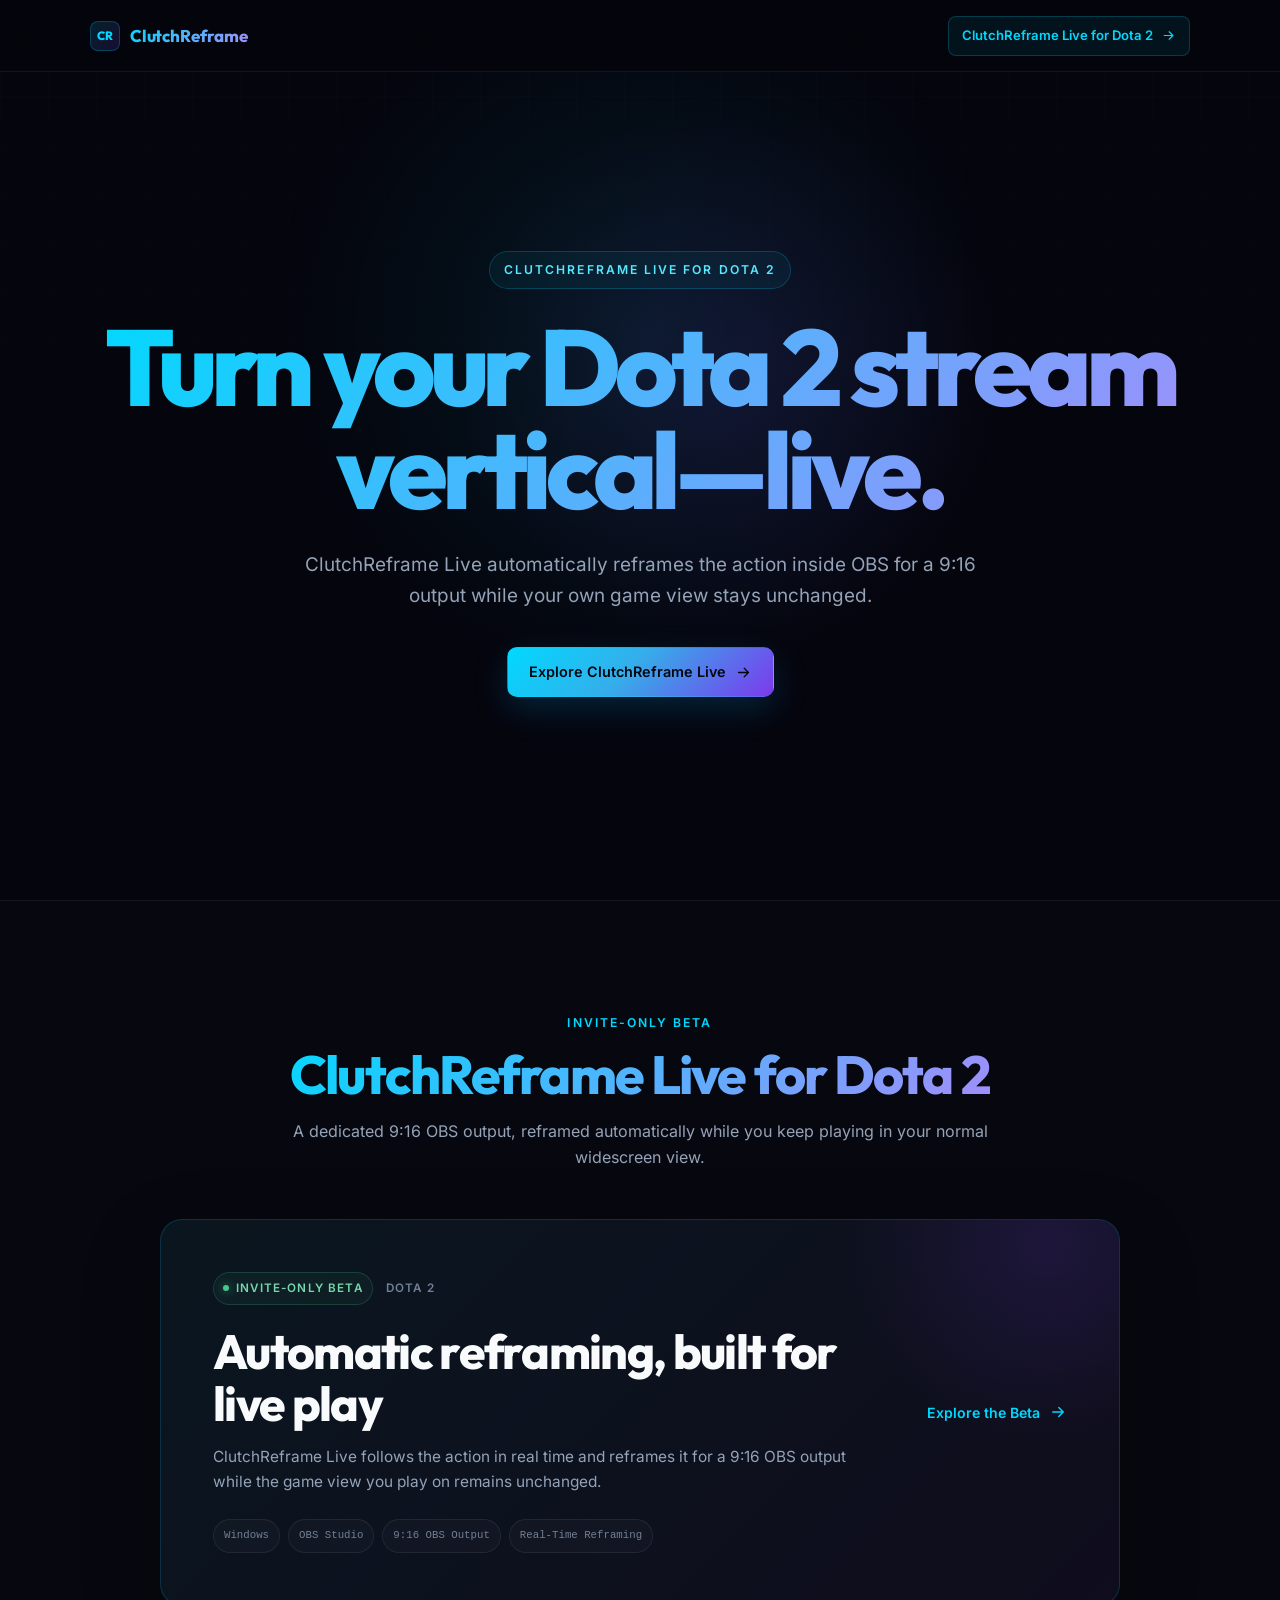
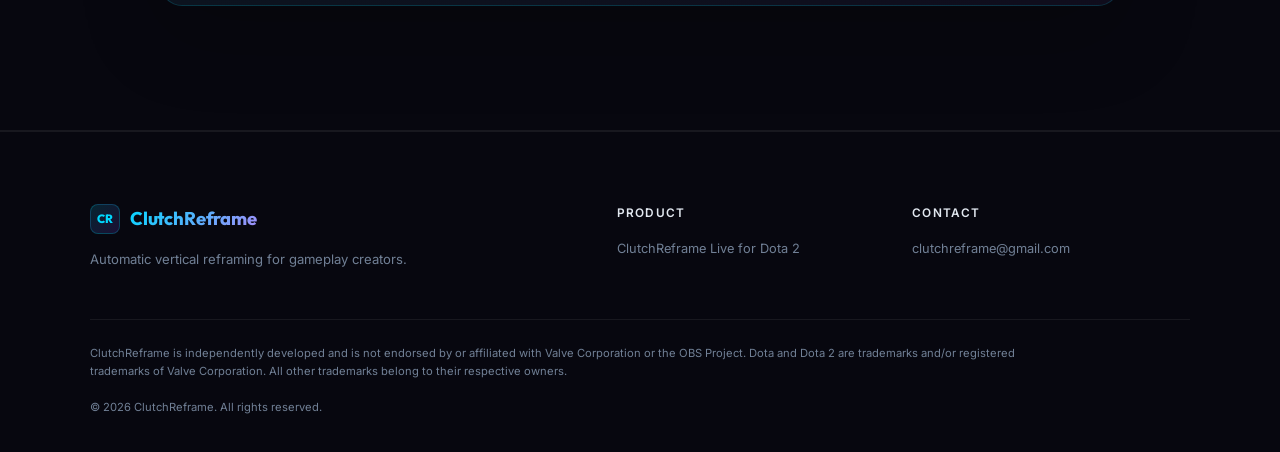
==== index.html @ aa0b08af "修改网站内容" ====
<!DOCTYPE html>
<html lang="en">
<head>
    <meta charset="UTF-8">
    <meta name="viewport" content="width=device-width, initial-scale=1.0">
    <meta name="description" content="ClutchReframe Live automatically reframes Dota 2 gameplay into a 9:16 OBS output while your own game view stays unchanged. Explore the invite-only Windows beta.">
    <meta name="theme-color" content="#05050d">
    <meta name="referrer" content="no-referrer">
    <meta http-equiv="Content-Security-Policy" content="default-src 'self'; img-src 'self' data:; media-src 'none'; style-src 'self'; font-src 'self'; script-src 'none'; connect-src 'self'; frame-src 'none'; object-src 'none'; base-uri 'self'; form-action 'none'; upgrade-insecure-requests">

    <meta property="og:type" content="website">
    <meta property="og:title" content="ClutchReframe | Automatic Vertical Reframing for Dota 2">
    <meta property="og:description" content="Automatically reframe Dota 2 gameplay for a 9:16 OBS output without changing the view you play on. Now in invite-only beta.">
    <meta property="og:url" content="https://clutchreframe.com/">
    <meta property="og:image" content="https://clutchreframe.com/og-image.png">
    <meta property="og:image:alt" content="ClutchReframe Live for Dota 2 — automatic 9:16 gameplay reframing for OBS">
    <meta property="og:image:width" content="1200">
    <meta property="og:image:height" content="630">
    <meta property="og:site_name" content="ClutchReframe">

    <meta name="twitter:card" content="summary_large_image">
    <meta name="twitter:title" content="ClutchReframe | Automatic Vertical Reframing for Dota 2">
    <meta name="twitter:description" content="Automatically reframe Dota 2 gameplay for a 9:16 OBS output without changing the view you play on. Now in invite-only beta.">
    <meta name="twitter:image" content="https://clutchreframe.com/og-image.png">
    <meta name="twitter:image:alt" content="ClutchReframe Live for Dota 2 — automatic 9:16 gameplay reframing for OBS">

    <title>ClutchReframe | Automatic Vertical Reframing for Dota 2</title>
    <link rel="canonical" href="https://clutchreframe.com/">
    <link rel="icon" href="assets/favicon.svg" type="image/svg+xml">
    <link rel="preload" href="assets/fonts/inter-latin.woff2" as="font" type="font/woff2" crossorigin>
    <link rel="preload" href="assets/fonts/outfit-latin.woff2" as="font" type="font/woff2" crossorigin>
    <link rel="stylesheet" href="assets/site.css">
</head>
<body>
<a class="skip-link" href="#main-content">Skip to main content</a>

<nav class="navbar" aria-label="Primary navigation">
    <div class="nav-inner">
        <a class="nav-logo" href="/" aria-label="ClutchReframe home">
            <span class="nav-mark" aria-hidden="true">CR</span>
            <span class="gradient-text">ClutchReframe</span>
        </a>

        <a class="nav-product-link" href="https://live-dota2.clutchreframe.com/" aria-label="Explore ClutchReframe Live for Dota 2">
            <span><span class="nav-link-prefix">ClutchReframe Live for </span>Dota&nbsp;2</span>
            <svg viewBox="0 0 24 24" fill="none" stroke="currentColor" stroke-width="1.8" stroke-linecap="round" stroke-linejoin="round" aria-hidden="true">
                <path d="M5 12h14M13 6l6 6-6 6"/>
            </svg>
        </a>
    </div>
</nav>

<main id="main-content">
    <section class="hero" aria-labelledby="hero-title">
        <div class="hero-inner">
            <p class="eyebrow">ClutchReframe Live for Dota&nbsp;2</p>

            <h1 class="hero-title gradient-text" id="hero-title">
                Turn your Dota&nbsp;2 stream vertical—live.
            </h1>

            <p class="hero-subtitle">
                ClutchReframe Live automatically reframes the action inside OBS for a 9:16
                output while your own game view stays unchanged.
            </p>

            <div class="hero-actions">
                <a class="button button-primary" href="https://live-dota2.clutchreframe.com/">
                    Explore ClutchReframe Live
                    <svg viewBox="0 0 24 24" fill="none" stroke="currentColor" stroke-width="1.8" stroke-linecap="round" stroke-linejoin="round" aria-hidden="true">
                        <path d="M5 12h14M13 6l6 6-6 6"/>
                    </svg>
                </a>
            </div>
        </div>
    </section>

    <section class="products-section" id="live" aria-labelledby="live-title">
        <div class="container">
            <header class="section-header">
                <p class="section-label">Invite-Only Beta</p>
                <h2 class="section-title gradient-text" id="live-title">ClutchReframe Live for Dota&nbsp;2</h2>
                <p class="section-desc">A dedicated 9:16 OBS output, reframed automatically while you keep playing in your normal widescreen view.</p>
            </header>

            <a class="product-card" href="https://live-dota2.clutchreframe.com/" aria-label="Explore the invite-only ClutchReframe Live for Dota 2 beta">
                <div class="product-copy">
                    <div class="product-meta">
                        <span class="status-badge"><span aria-hidden="true"></span>Invite-Only Beta</span>
                        <span>Dota&nbsp;2</span>
                    </div>

                    <h3>Automatic reframing, built for live play</h3>
                    <p>ClutchReframe Live follows the action in real time and reframes it for a 9:16 OBS output while the game view you play on remains unchanged.</p>

                    <ul class="product-tags" aria-label="Product platform and capabilities">
                        <li>Windows</li>
                        <li>OBS Studio</li>
                        <li>9:16 OBS Output</li>
                        <li>Real-Time Reframing</li>
                    </ul>
                </div>

                <span class="product-action">
                    Explore the Beta
                    <svg viewBox="0 0 24 24" fill="none" stroke="currentColor" stroke-width="1.8" stroke-linecap="round" stroke-linejoin="round" aria-hidden="true">
                        <path d="M5 12h14M13 6l6 6-6 6"/>
                    </svg>
                </span>
            </a>
        </div>
    </section>
</main>

<footer class="site-footer">
    <div class="container">
        <div class="footer-grid">
            <div class="footer-intro">
                <a class="footer-brand" href="/" aria-label="ClutchReframe home">
                    <span class="nav-mark" aria-hidden="true">CR</span>
                    <span class="gradient-text">ClutchReframe</span>
                </a>
                <p>Automatic vertical reframing for gameplay creators.</p>
            </div>

            <div class="footer-col">
                <h2>Product</h2>
                <a href="https://live-dota2.clutchreframe.com/">ClutchReframe Live for Dota&nbsp;2</a>
            </div>

            <div class="footer-col">
                <h2>Contact</h2>
                <a href="mailto:clutchreframe@gmail.com">clutchreframe@gmail.com</a>
            </div>
        </div>

        <div class="footer-divider"></div>
        <p class="footer-disclaimer">ClutchReframe is independently developed and is not endorsed by or affiliated with Valve Corporation or the OBS Project. Dota and Dota 2 are trademarks and/or registered trademarks of Valve Corporation. All other trademarks belong to their respective owners.</p>
        <p class="footer-copy">&copy; 2026 ClutchReframe. All rights reserved.</p>
    </div>
</footer>

</body>
</html>
---- assets/site.css ----
@font-face {
    font-family: "Inter";
    font-style: normal;
    font-weight: 400 600;
    font-display: swap;
    src: url("fonts/inter-latin.woff2") format("woff2");
}

@font-face {
    font-family: "Outfit";
    font-style: normal;
    font-weight: 600 800;
    font-display: swap;
    src: url("fonts/outfit-latin.woff2") format("woff2");
}

*, *::before, *::after {
    box-sizing: border-box;
    margin: 0;
    padding: 0;
}

:root {
    --cyan: #00d9ff;
    --cyan-bright: #57e8ff;
    --purple: #7c3aed;
    --purple-bright: #a78bfa;
    --green: #48c78e;
    --bg: #05050d;
    --bg-elevated: #090913;
    --border: rgba(255, 255, 255, 0.065);
    --border-accent: rgba(0, 217, 255, 0.2);
    --text: #e2e8f0;
    --text-strong: #f8fafc;
    --text-secondary: #94a3b8;
    --text-muted: #718096;
    --nav-height: 72px;
    --page-width: 1100px;
}

html {
    scroll-behavior: smooth;
    scroll-padding-top: calc(var(--nav-height) + 24px);
}

body {
    min-width: 320px;
    min-height: 100vh;
    background: var(--bg);
    color: var(--text);
    font-family: "Inter", "Segoe UI", system-ui, sans-serif;
    line-height: 1.65;
    overflow-x: hidden;
}

body::before {
    position: fixed;
    inset: 0;
    z-index: -2;
    background-image:
        linear-gradient(rgba(255, 255, 255, 0.012) 1px, transparent 1px),
        linear-gradient(90deg, rgba(255, 255, 255, 0.012) 1px, transparent 1px);
    background-size: 48px 48px;
    content: "";
    mask-image: linear-gradient(to bottom, black, transparent 78%);
    pointer-events: none;
}

a {
    color: inherit;
}

svg {
    display: block;
}

.skip-link {
    position: fixed;
    top: 10px;
    left: 12px;
    z-index: 1000;
    padding: 10px 14px;
    border-radius: 8px;
    background: var(--text-strong);
    color: var(--bg);
    font-weight: 600;
    text-decoration: none;
    transform: translateY(-150%);
}

.skip-link:focus {
    transform: translateY(0);
}

:focus-visible {
    outline: 3px solid rgba(0, 217, 255, 0.78);
    outline-offset: 4px;
}

.container {
    width: min(100% - 48px, var(--page-width));
    margin-inline: auto;
}

.gradient-text {
    color: var(--cyan);
}

@supports ((background-clip: text) or (-webkit-background-clip: text)) {
    .gradient-text {
        background: linear-gradient(135deg, var(--cyan) 0%, var(--purple-bright) 100%);
        background-clip: text;
        -webkit-background-clip: text;
        color: transparent;
        -webkit-text-fill-color: transparent;
    }
}

.navbar {
    position: fixed;
    top: 0;
    right: 0;
    left: 0;
    z-index: 100;
    height: var(--nav-height);
    border-bottom: 1px solid var(--border);
    background: rgba(5, 5, 13, 0.84);
    backdrop-filter: blur(20px);
    -webkit-backdrop-filter: blur(20px);
}

.nav-inner {
    display: flex;
    width: min(100% - 48px, var(--page-width));
    height: 100%;
    align-items: center;
    justify-content: space-between;
    gap: 24px;
    margin-inline: auto;
}

.nav-logo,
.footer-brand {
    display: inline-flex;
    align-items: center;
    gap: 10px;
    font-family: "Outfit", "Segoe UI", sans-serif;
    font-size: 1.06rem;
    font-weight: 750;
    letter-spacing: -0.01em;
    text-decoration: none;
}

.nav-mark {
    display: grid;
    width: 30px;
    height: 30px;
    flex: 0 0 auto;
    place-items: center;
    border: 1px solid rgba(0, 217, 255, 0.22);
    border-radius: 8px;
    background: linear-gradient(135deg, rgba(0, 217, 255, 0.14), rgba(124, 58, 237, 0.17));
    color: var(--cyan);
    font-family: "Outfit", "Segoe UI", sans-serif;
    font-size: 0.75rem;
    font-weight: 800;
}

.nav-product-link {
    display: inline-flex;
    min-height: 40px;
    align-items: center;
    gap: 8px;
    padding: 8px 13px;
    border: 1px solid var(--border-accent);
    border-radius: 8px;
    background: rgba(0, 217, 255, 0.07);
    color: var(--cyan);
    font-size: 0.82rem;
    font-weight: 600;
    text-decoration: none;
    transition: border-color 180ms ease, background-color 180ms ease, transform 180ms ease;
}

.nav-product-link:hover {
    border-color: rgba(0, 217, 255, 0.38);
    background: rgba(0, 217, 255, 0.12);
    transform: translateY(-1px);
}

.nav-product-link svg {
    width: 15px;
    height: 15px;
}

.hero {
    position: relative;
    display: grid;
    min-height: 100svh;
    place-items: center;
    overflow: hidden;
    padding: calc(var(--nav-height) + 88px) 24px 112px;
    text-align: center;
}

.hero::before,
.hero::after {
    position: absolute;
    z-index: -1;
    border-radius: 50%;
    content: "";
    pointer-events: none;
}

.hero::before {
    top: 37%;
    left: 50%;
    width: min(780px, 88vw);
    aspect-ratio: 1;
    background: radial-gradient(circle, rgba(0, 217, 255, 0.09), transparent 68%);
    transform: translate(-50%, -50%);
}

.hero::after {
    top: 42%;
    left: 57%;
    width: min(570px, 72vw);
    aspect-ratio: 1;
    background: radial-gradient(circle, rgba(124, 58, 237, 0.1), transparent 68%);
    transform: translate(-50%, -50%);
}

.hero-inner {
    width: min(100%, var(--page-width));
}

.eyebrow,
.section-label {
    color: var(--cyan);
    font-size: 0.76rem;
    font-weight: 600;
    letter-spacing: 0.17em;
    text-transform: uppercase;
}

.eyebrow {
    display: inline-block;
    margin-bottom: 26px;
    padding: 8px 14px;
    border: 1px solid rgba(0, 217, 255, 0.2);
    border-radius: 999px;
    background: rgba(0, 217, 255, 0.055);
    color: var(--cyan-bright);
}

.hero-title {
    max-width: var(--page-width);
    margin: 0 auto 28px;
    font-family: "Outfit", "Segoe UI", sans-serif;
    font-size: clamp(3.4rem, 8.4vw, 6.8rem);
    font-weight: 800;
    letter-spacing: -0.057em;
    line-height: 0.96;
}

.hero-subtitle {
    max-width: 710px;
    margin: 0 auto 36px;
    color: var(--text-secondary);
    font-size: clamp(1rem, 2vw, 1.18rem);
}

.hero-actions {
    display: flex;
    align-items: center;
    justify-content: center;
    gap: 12px;
}

.button {
    display: inline-flex;
    min-height: 50px;
    align-items: center;
    justify-content: center;
    gap: 9px;
    padding: 13px 21px;
    border: 1px solid transparent;
    border-radius: 10px;
    font-size: 0.9rem;
    font-weight: 600;
    line-height: 1;
    text-decoration: none;
    transition: border-color 180ms ease, background-color 180ms ease, box-shadow 180ms ease, transform 180ms ease;
}

.button:hover {
    transform: translateY(-2px);
}

.button svg {
    width: 17px;
    height: 17px;
}

.button-primary {
    background: linear-gradient(135deg, var(--cyan), #35aeea 45%, var(--purple));
    box-shadow: 0 12px 34px rgba(0, 170, 255, 0.19);
    color: #030711;
}

.button-primary:hover {
    box-shadow: 0 15px 42px rgba(0, 170, 255, 0.28);
}

.button-secondary {
    border-color: rgba(255, 255, 255, 0.11);
    background: rgba(255, 255, 255, 0.035);
    color: var(--text);
}

.button-secondary:hover {
    border-color: var(--border-accent);
    background: rgba(0, 217, 255, 0.05);
}

.products-section {
    padding: 112px 0 124px;
    border-block: 1px solid var(--border);
    background: rgba(255, 255, 255, 0.01);
}

.section-header {
    max-width: 760px;
    margin: 0 auto 48px;
    text-align: center;
}

.section-label {
    margin-bottom: 13px;
}

.section-title {
    margin-bottom: 14px;
    font-family: "Outfit", "Segoe UI", sans-serif;
    font-size: clamp(2.15rem, 4.7vw, 3.35rem);
    font-weight: 760;
    letter-spacing: -0.035em;
    line-height: 1.08;
}

.section-desc {
    color: var(--text-secondary);
    font-size: 1rem;
}

.product-card {
    position: relative;
    display: grid;
    grid-template-columns: minmax(0, 1fr) auto;
    min-height: 310px;
    align-items: center;
    gap: 60px;
    overflow: hidden;
    max-width: 960px;
    margin-inline: auto;
    padding: 52px;
    border: 1px solid rgba(0, 217, 255, 0.17);
    border-radius: 22px;
    background:
        linear-gradient(135deg, rgba(0, 217, 255, 0.055), rgba(124, 58, 237, 0.045)),
        rgba(255, 255, 255, 0.014);
    text-decoration: none;
    box-shadow: 0 28px 80px rgba(0, 0, 0, 0.24);
    transition: border-color 200ms ease, box-shadow 200ms ease, transform 200ms ease;
}

.product-card::after {
    position: absolute;
    top: -190px;
    right: -145px;
    width: 430px;
    height: 430px;
    border-radius: 50%;
    background: radial-gradient(circle, rgba(124, 58, 237, 0.14), transparent 66%);
    content: "";
    pointer-events: none;
}

.product-card:hover {
    border-color: rgba(0, 217, 255, 0.32);
    box-shadow: 0 32px 90px rgba(0, 0, 0, 0.32);
    transform: translateY(-4px);
}

.product-card:focus-visible {
    outline-offset: 6px;
}

.product-copy,
.product-action {
    position: relative;
    z-index: 1;
}

.product-meta {
    display: flex;
    align-items: center;
    gap: 13px;
    margin-bottom: 21px;
    color: var(--text-muted);
    font-size: 0.73rem;
    font-weight: 600;
    letter-spacing: 0.1em;
    text-transform: uppercase;
}

.status-badge {
    display: inline-flex;
    align-items: center;
    gap: 7px;
    padding: 6px 9px;
    border: 1px solid rgba(72, 199, 142, 0.2);
    border-radius: 999px;
    background: rgba(72, 199, 142, 0.055);
    color: #77d7aa;
}

.status-badge > span {
    width: 6px;
    height: 6px;
    border-radius: 50%;
    background: var(--green);
    box-shadow: 0 0 10px rgba(72, 199, 142, 0.65);
}

.product-card h3 {
    margin-bottom: 14px;
    color: var(--text-strong);
    font-family: "Outfit", "Segoe UI", sans-serif;
    font-size: clamp(2rem, 4vw, 3rem);
    font-weight: 760;
    letter-spacing: -0.035em;
    line-height: 1.08;
}

.product-copy > p {
    max-width: 650px;
    color: var(--text-secondary);
    font-size: 0.96rem;
}

.product-tags {
    display: flex;
    flex-wrap: wrap;
    gap: 8px;
    margin-top: 25px;
    list-style: none;
}

.product-tags li {
    padding: 7px 10px;
    border: 1px solid var(--border);
    border-radius: 999px;
    background: rgba(255, 255, 255, 0.022);
    color: var(--text-muted);
    font-family: ui-monospace, "Cascadia Code", monospace;
    font-size: 0.67rem;
}

.product-action {
    display: inline-flex;
    flex: 0 0 auto;
    align-items: center;
    gap: 9px;
    color: var(--cyan);
    font-size: 0.88rem;
    font-weight: 600;
    white-space: nowrap;
}

.product-action svg {
    width: 18px;
    height: 18px;
    transition: transform 180ms ease;
}

.product-card:hover .product-action svg {
    transform: translateX(4px);
}

.site-footer {
    padding: 72px 0 36px;
    border-top: 1px solid var(--border);
    background: rgba(255, 255, 255, 0.01);
}

.footer-grid {
    display: grid;
    grid-template-columns: 2fr 1fr 1.2fr;
    gap: 64px;
}

.footer-brand {
    margin-bottom: 15px;
    font-size: 1.15rem;
}

.footer-intro p {
    max-width: 390px;
    color: var(--text-muted);
    font-size: 0.82rem;
}

.footer-col h2 {
    margin-bottom: 14px;
    color: var(--text);
    font-size: 0.74rem;
    font-weight: 600;
    letter-spacing: 0.1em;
    text-transform: uppercase;
}

.footer-col a {
    display: block;
    width: fit-content;
    color: var(--text-muted);
    font-size: 0.8rem;
    overflow-wrap: anywhere;
    text-decoration: none;
}

.footer-col a:hover {
    color: var(--cyan);
}

.footer-divider {
    height: 1px;
    margin: 48px 0 24px;
    background: var(--border);
}

.footer-disclaimer {
    max-width: 940px;
    color: #718096;
    font-size: 0.7rem;
    line-height: 1.65;
}

.footer-copy {
    margin-top: 17px;
    color: #718096;
    font-size: 0.7rem;
}

.error-page {
    display: flex;
    min-height: 100svh;
    flex-direction: column;
}

.error-main {
    display: grid;
    flex: 1;
    place-items: center;
    padding: calc(var(--nav-height) + 80px) 24px 80px;
    text-align: center;
}

.error-inner {
    max-width: 720px;
}

.error-inner h1 {
    margin: 13px 0 20px;
    font-family: "Outfit", "Segoe UI", sans-serif;
    font-size: clamp(3rem, 8vw, 5.6rem);
    font-weight: 800;
    letter-spacing: -0.05em;
    line-height: 0.98;
}

.error-inner > p:not(.section-label) {
    max-width: 620px;
    margin: 0 auto 32px;
    color: var(--text-secondary);
}

.compact-footer {
    padding-top: 28px;
}

.compact-footer .footer-copy {
    margin-top: 0;
    text-align: center;
}

@media (max-width: 800px) {
    .product-card {
        grid-template-columns: 1fr;
        gap: 34px;
        padding: 42px;
    }

    .product-action {
        width: fit-content;
    }

    .footer-grid {
        grid-template-columns: 1.5fr 1fr;
        gap: 38px;
    }

    .footer-intro {
        grid-column: 1 / -1;
    }
}

@media (max-width: 680px) {
    .container,
    .nav-inner {
        width: min(100% - 36px, var(--page-width));
    }

    .hero {
        min-height: auto;
        padding: calc(var(--nav-height) + 88px) 18px 96px;
    }

    .hero-title {
        font-size: clamp(3.15rem, 14.8vw, 4.8rem);
    }

    .hero-actions {
        align-items: stretch;
        flex-direction: column;
        width: min(100%, 320px);
        margin-inline: auto;
    }

    .products-section {
        padding: 88px 0 96px;
    }

    .product-card {
        min-height: 0;
        padding: 34px 27px;
    }
}

@media (max-width: 430px) {
    .nav-inner {
        gap: 14px;
    }

    .nav-logo {
        gap: 8px;
        font-size: 0.97rem;
    }

    .nav-product-link {
        padding-inline: 11px;
    }

    .nav-link-prefix {
        display: none;
    }

    .eyebrow {
        padding: 7px 11px;
        font-size: 0.66rem;
        letter-spacing: 0.1em;
    }

    .section-header {
        margin-bottom: 38px;
    }

    .product-meta {
        align-items: flex-start;
        flex-direction: column;
        gap: 10px;
    }

    .footer-grid {
        grid-template-columns: 1fr;
        gap: 30px;
    }

    .footer-intro {
        grid-column: auto;
    }
}

@media (prefers-reduced-motion: reduce) {
    html {
        scroll-behavior: auto;
    }

    *,
    *::before,
    *::after {
        scroll-behavior: auto !important;
        transition-duration: 0.01ms !important;
    }
}
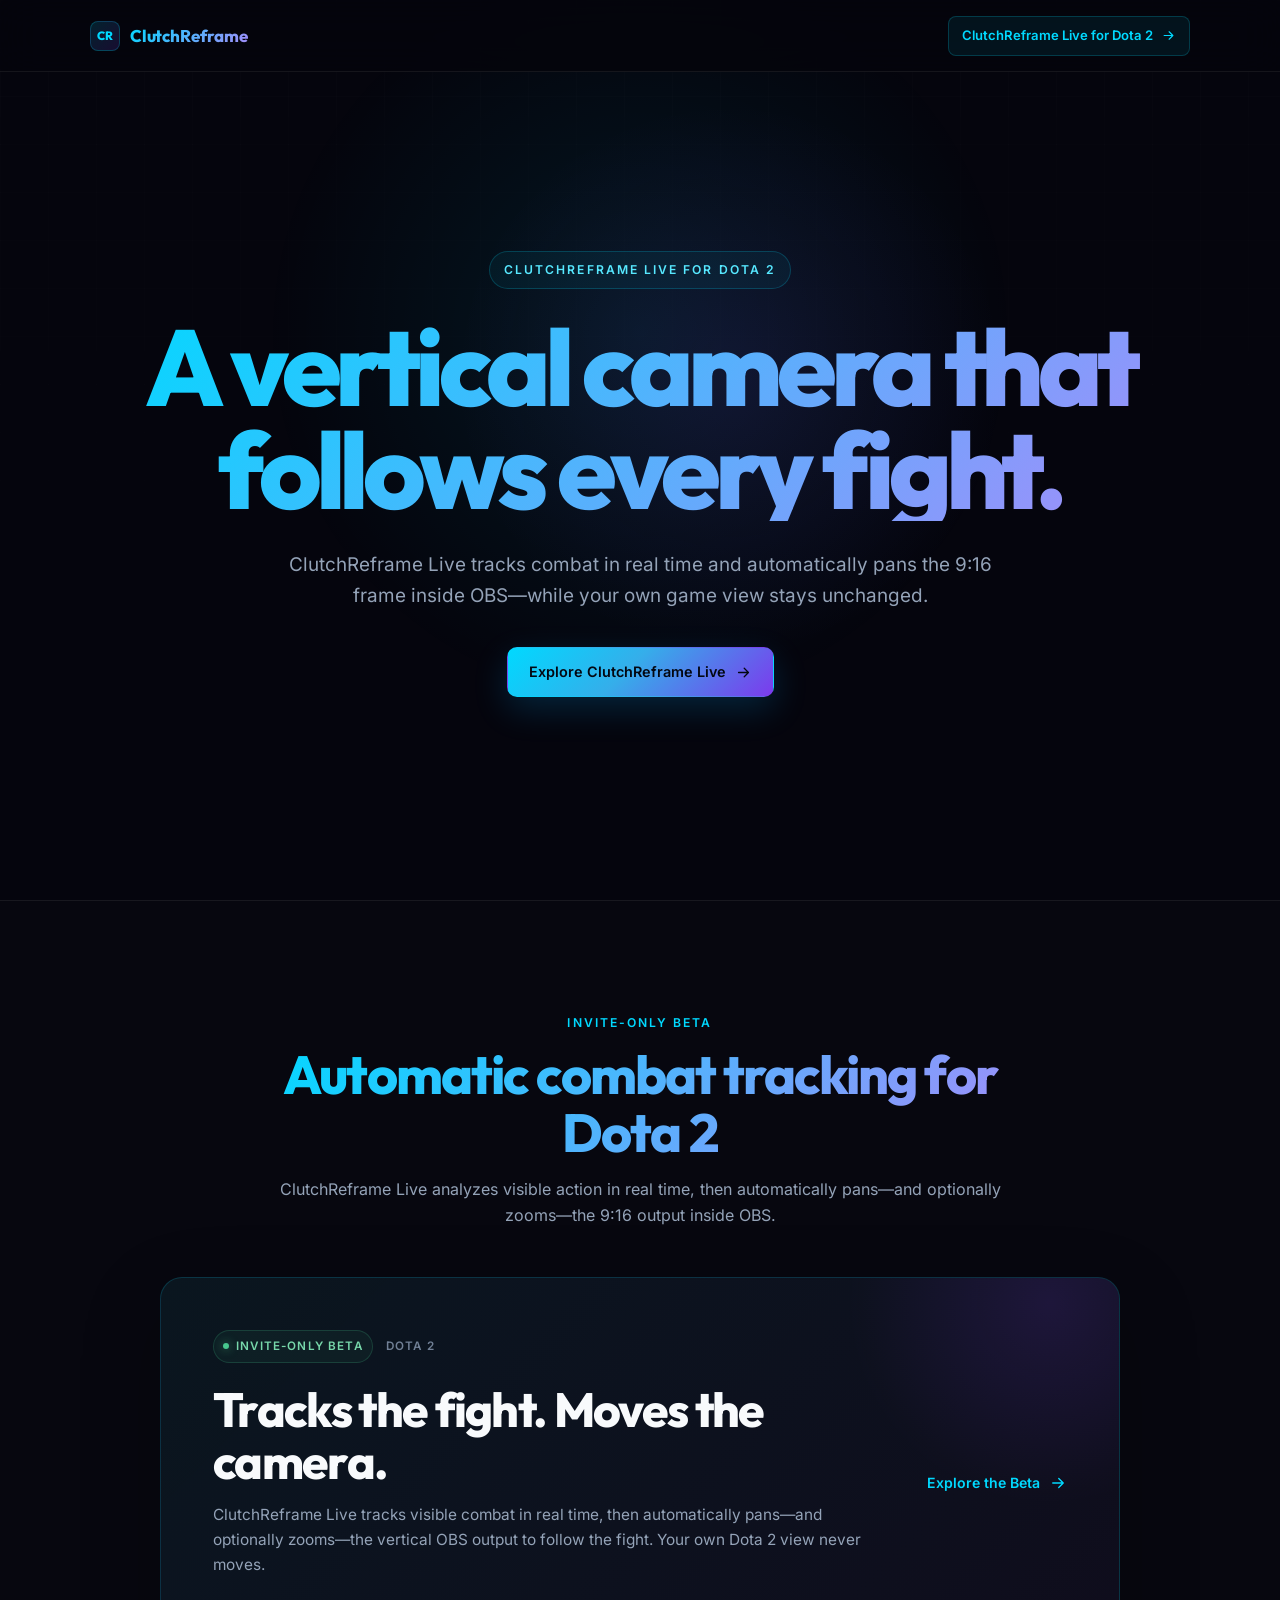
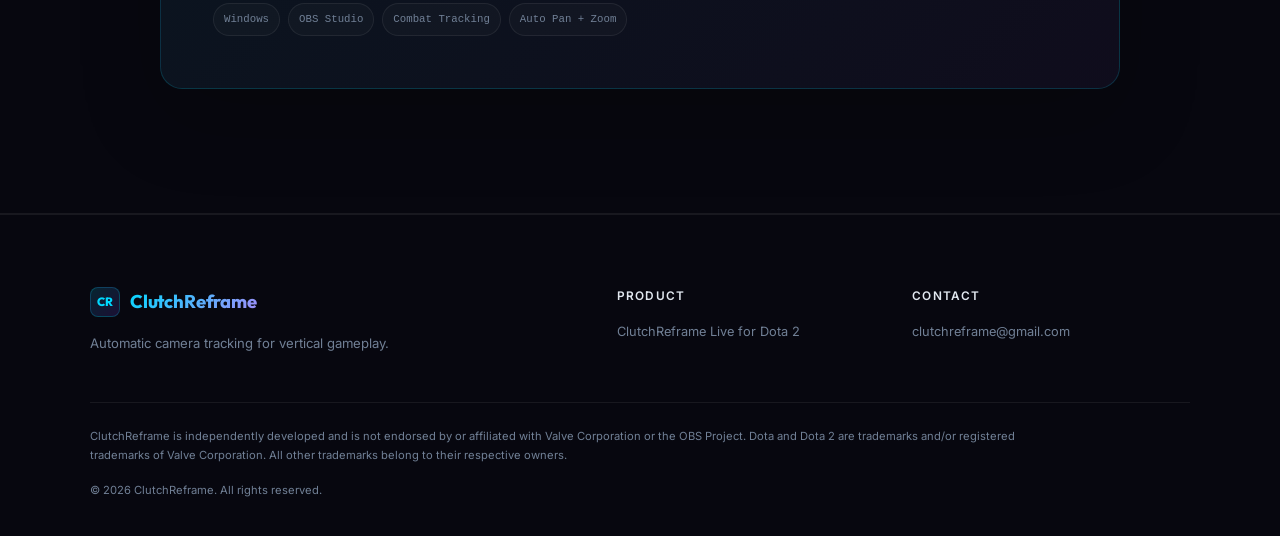
==== commit 3a99d724: "修改网站内容" ====
--- a/index.html
+++ b/index.html
@@ -3,28 +3,28 @@
 <head>
     <meta charset="UTF-8">
     <meta name="viewport" content="width=device-width, initial-scale=1.0">
-    <meta name="description" content="ClutchReframe Live automatically reframes Dota 2 gameplay into a 9:16 OBS output while your own game view stays unchanged. Explore the invite-only Windows beta.">
+    <meta name="description" content="ClutchReframe Live tracks Dota 2 combat in real time and automatically pans the 9:16 OBS output while your own game view stays unchanged.">
     <meta name="theme-color" content="#05050d">
     <meta name="referrer" content="no-referrer">
     <meta http-equiv="Content-Security-Policy" content="default-src 'self'; img-src 'self' data:; media-src 'none'; style-src 'self'; font-src 'self'; script-src 'none'; connect-src 'self'; frame-src 'none'; object-src 'none'; base-uri 'self'; form-action 'none'; upgrade-insecure-requests">
 
     <meta property="og:type" content="website">
-    <meta property="og:title" content="ClutchReframe | Automatic Vertical Reframing for Dota 2">
-    <meta property="og:description" content="Automatically reframe Dota 2 gameplay for a 9:16 OBS output without changing the view you play on. Now in invite-only beta.">
+    <meta property="og:title" content="ClutchReframe | Automatic Combat Tracking for Dota 2">
+    <meta property="og:description" content="Real-time Dota 2 combat tracking with automatic panning and optional zoom for a 9:16 OBS output.">
     <meta property="og:url" content="https://clutchreframe.com/">
     <meta property="og:image" content="https://clutchreframe.com/og-image.png">
-    <meta property="og:image:alt" content="ClutchReframe Live for Dota 2 — automatic 9:16 gameplay reframing for OBS">
+    <meta property="og:image:alt" content="ClutchReframe Live for Dota 2 — automatic combat tracking and camera movement inside OBS">
     <meta property="og:image:width" content="1200">
     <meta property="og:image:height" content="630">
     <meta property="og:site_name" content="ClutchReframe">
 
     <meta name="twitter:card" content="summary_large_image">
-    <meta name="twitter:title" content="ClutchReframe | Automatic Vertical Reframing for Dota 2">
-    <meta name="twitter:description" content="Automatically reframe Dota 2 gameplay for a 9:16 OBS output without changing the view you play on. Now in invite-only beta.">
+    <meta name="twitter:title" content="ClutchReframe | Automatic Combat Tracking for Dota 2">
+    <meta name="twitter:description" content="Real-time Dota 2 combat tracking with automatic panning and optional zoom for a 9:16 OBS output.">
     <meta name="twitter:image" content="https://clutchreframe.com/og-image.png">
-    <meta name="twitter:image:alt" content="ClutchReframe Live for Dota 2 — automatic 9:16 gameplay reframing for OBS">
+    <meta name="twitter:image:alt" content="ClutchReframe Live for Dota 2 — automatic combat tracking and camera movement inside OBS">
 
-    <title>ClutchReframe | Automatic Vertical Reframing for Dota 2</title>
+    <title>ClutchReframe | Automatic Combat Tracking for Dota 2</title>
     <link rel="canonical" href="https://clutchreframe.com/">
     <link rel="icon" href="assets/favicon.svg" type="image/svg+xml">
     <link rel="preload" href="assets/fonts/inter-latin.woff2" as="font" type="font/woff2" crossorigin>
@@ -56,12 +56,12 @@
             <p class="eyebrow">ClutchReframe Live for Dota&nbsp;2</p>
 
             <h1 class="hero-title gradient-text" id="hero-title">
-                Turn your Dota&nbsp;2 stream vertical—live.
+                A vertical camera that follows every fight.
             </h1>
 
             <p class="hero-subtitle">
-                ClutchReframe Live automatically reframes the action inside OBS for a 9:16
-                output while your own game view stays unchanged.
+                ClutchReframe Live tracks combat in real time and automatically pans the 9:16
+                frame inside OBS—while your own game view stays unchanged.
             </p>
 
             <div class="hero-actions">
@@ -79,8 +79,8 @@
         <div class="container">
             <header class="section-header">
                 <p class="section-label">Invite-Only Beta</p>
-                <h2 class="section-title gradient-text" id="live-title">ClutchReframe Live for Dota&nbsp;2</h2>
-                <p class="section-desc">A dedicated 9:16 OBS output, reframed automatically while you keep playing in your normal widescreen view.</p>
+                <h2 class="section-title gradient-text" id="live-title">Automatic combat tracking for Dota&nbsp;2</h2>
+                <p class="section-desc">ClutchReframe Live analyzes visible action in real time, then automatically pans—and optionally zooms—the 9:16 output inside OBS.</p>
             </header>
 
             <a class="product-card" href="https://live-dota2.clutchreframe.com/" aria-label="Explore the invite-only ClutchReframe Live for Dota 2 beta">
@@ -90,14 +90,14 @@
                         <span>Dota&nbsp;2</span>
                     </div>
 
-                    <h3>Automatic reframing, built for live play</h3>
-                    <p>ClutchReframe Live follows the action in real time and reframes it for a 9:16 OBS output while the game view you play on remains unchanged.</p>
+                    <h3>Tracks the fight. Moves the camera.</h3>
+                    <p>ClutchReframe Live tracks visible combat in real time, then automatically pans—and optionally zooms—the vertical OBS output to follow the fight. Your own Dota&nbsp;2 view never moves.</p>
 
                     <ul class="product-tags" aria-label="Product platform and capabilities">
                         <li>Windows</li>
                         <li>OBS Studio</li>
-                        <li>9:16 OBS Output</li>
-                        <li>Real-Time Reframing</li>
+                        <li>Combat Tracking</li>
+                        <li>Auto Pan + Zoom</li>
                     </ul>
                 </div>
 
@@ -120,7 +120,7 @@
                     <span class="nav-mark" aria-hidden="true">CR</span>
                     <span class="gradient-text">ClutchReframe</span>
                 </a>
-                <p>Automatic vertical reframing for gameplay creators.</p>
+                <p>Automatic camera tracking for vertical gameplay.</p>
             </div>
 
             <div class="footer-col">
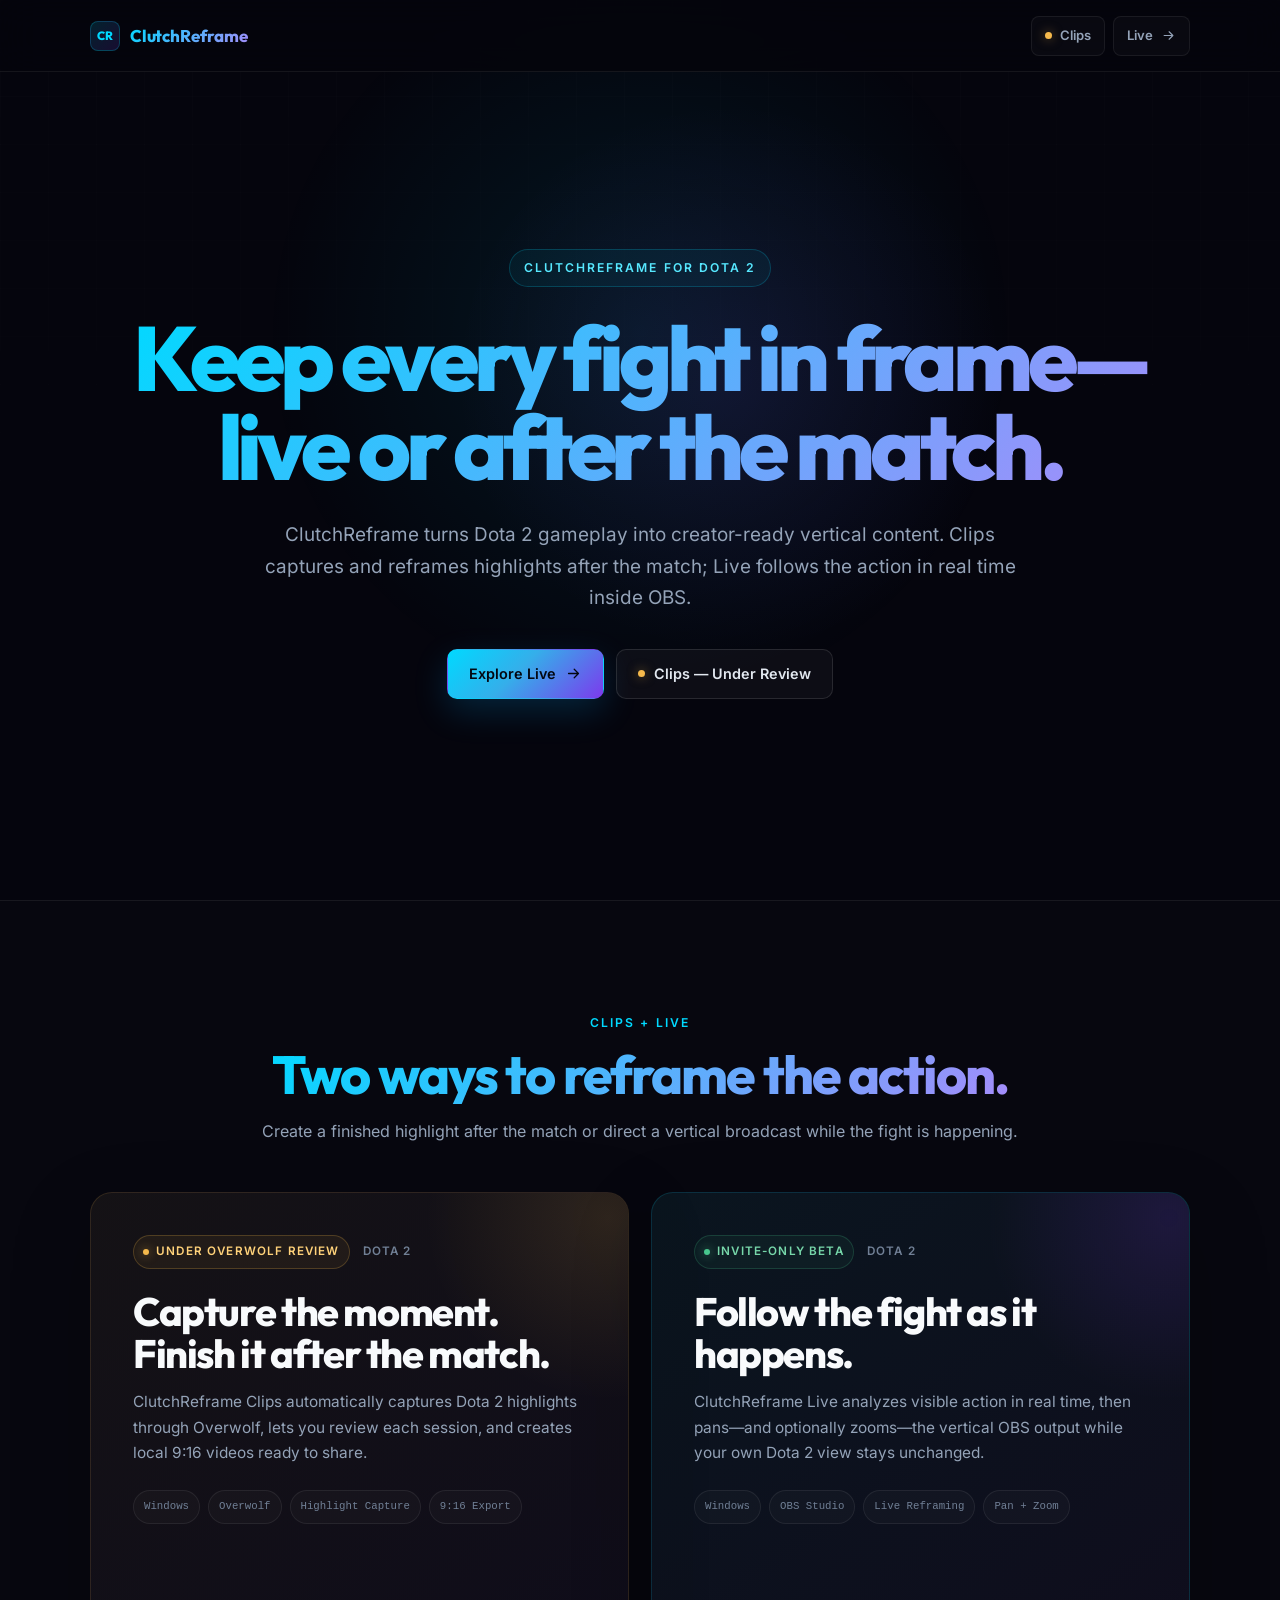
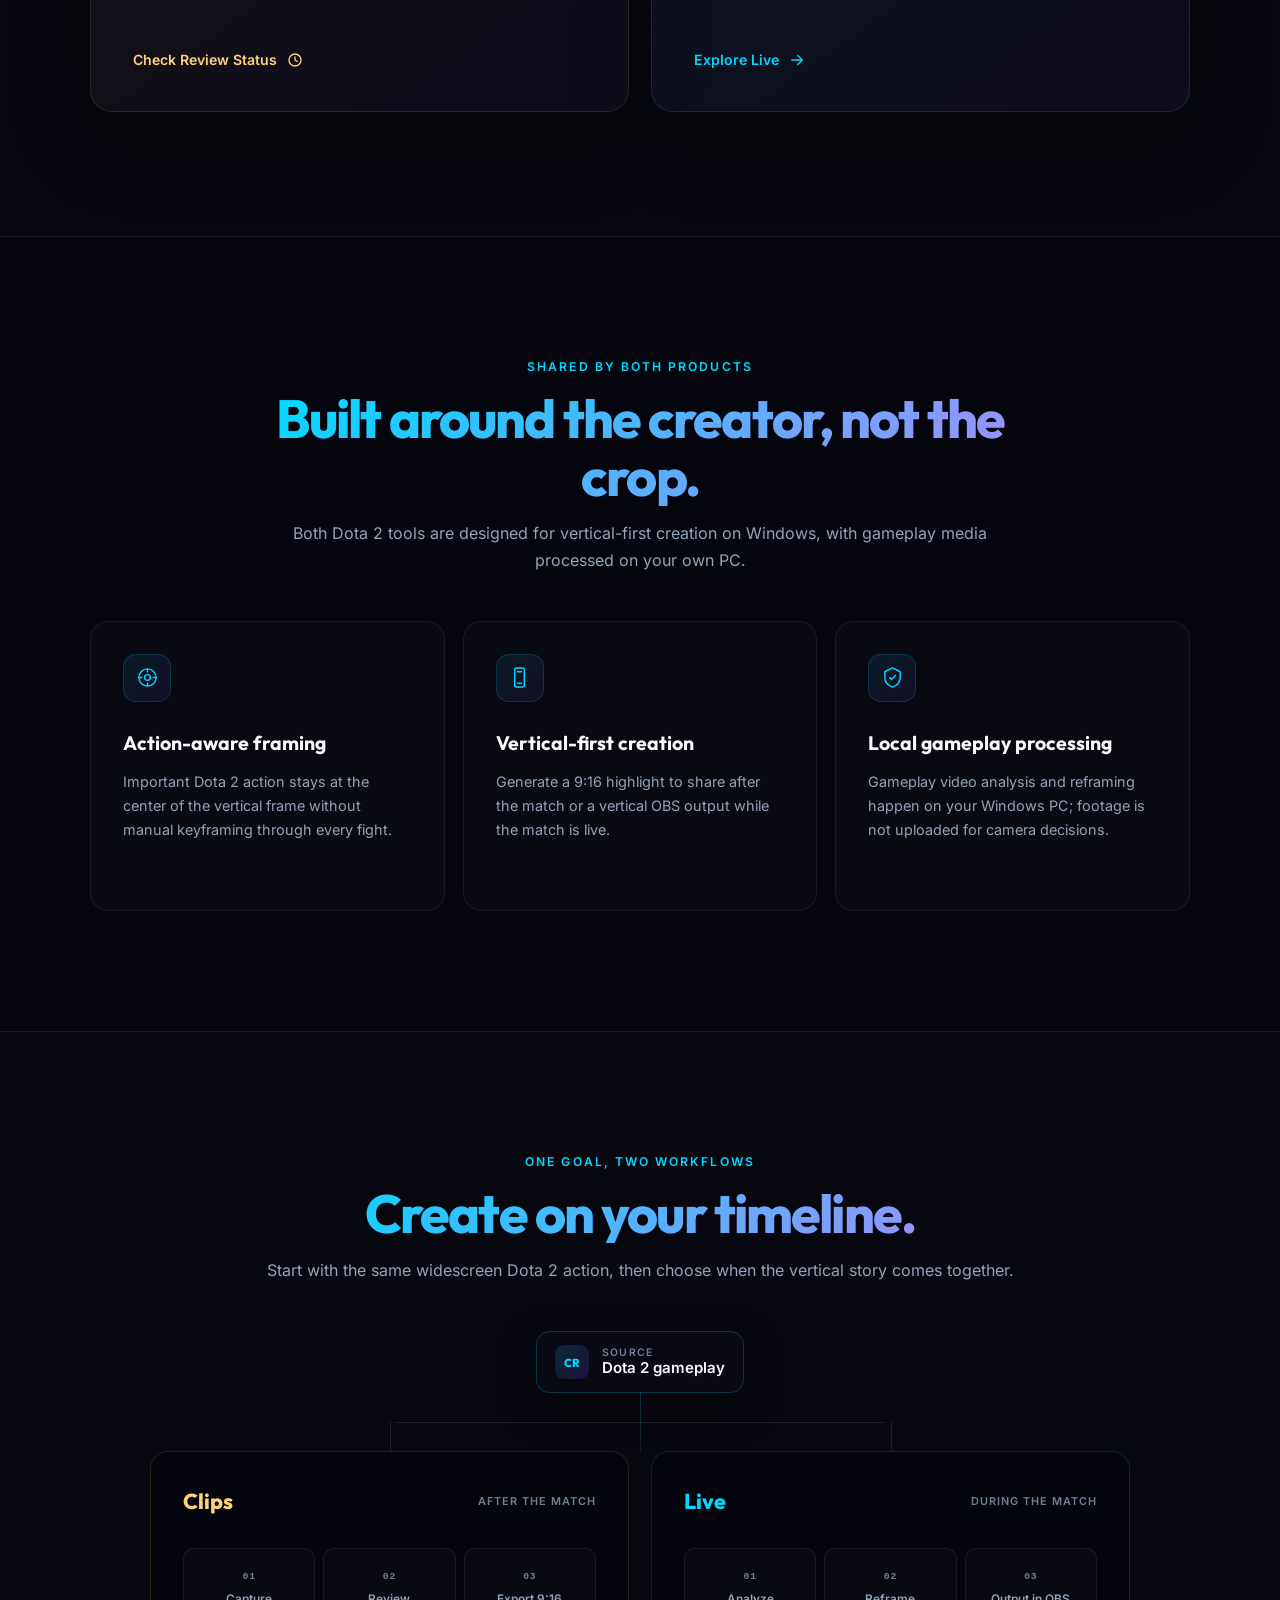
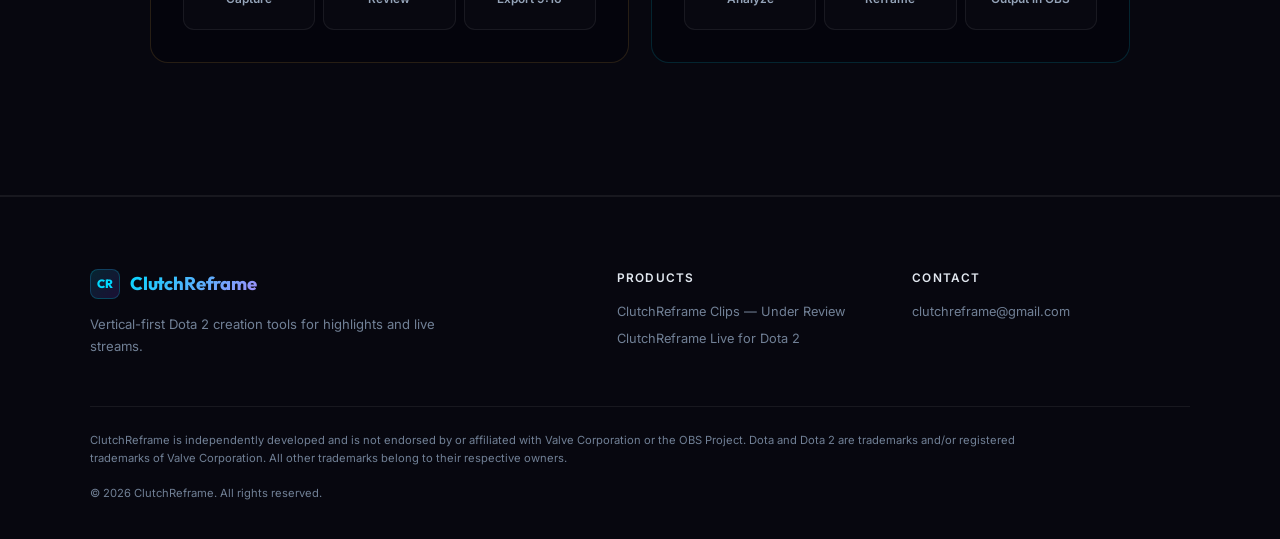
==== commit 38928e04: "修改网站内容" ====
--- a/index.html
+++ b/index.html
@@ -3,28 +3,28 @@
 <head>
     <meta charset="UTF-8">
     <meta name="viewport" content="width=device-width, initial-scale=1.0">
-    <meta name="description" content="ClutchReframe Live tracks Dota 2 combat in real time and automatically pans the 9:16 OBS output while your own game view stays unchanged.">
+    <meta name="description" content="ClutchReframe keeps Dota 2 action in frame: capture and reframe highlights after the match with Clips, or follow fights live in OBS with Live.">
     <meta name="theme-color" content="#05050d">
     <meta name="referrer" content="no-referrer">
     <meta http-equiv="Content-Security-Policy" content="default-src 'self'; img-src 'self' data:; media-src 'none'; style-src 'self'; font-src 'self'; script-src 'none'; connect-src 'self'; frame-src 'none'; object-src 'none'; base-uri 'self'; form-action 'none'; upgrade-insecure-requests">
 
     <meta property="og:type" content="website">
-    <meta property="og:title" content="ClutchReframe | Automatic Combat Tracking for Dota 2">
-    <meta property="og:description" content="Real-time Dota 2 combat tracking with automatic panning and optional zoom for a 9:16 OBS output.">
+    <meta property="og:title" content="ClutchReframe | Dota 2 Clips &amp; Live Reframing">
+    <meta property="og:description" content="Keep Dota 2 action in frame after the match with Clips or live inside OBS with ClutchReframe Live.">
     <meta property="og:url" content="https://clutchreframe.com/">
     <meta property="og:image" content="https://clutchreframe.com/og-image.png">
-    <meta property="og:image:alt" content="ClutchReframe Live for Dota 2 — automatic combat tracking and camera movement inside OBS">
+    <meta property="og:image:alt" content="ClutchReframe Clips and Live for Dota 2 — vertical content tools for highlights and live streams">
     <meta property="og:image:width" content="1200">
     <meta property="og:image:height" content="630">
     <meta property="og:site_name" content="ClutchReframe">
 
     <meta name="twitter:card" content="summary_large_image">
-    <meta name="twitter:title" content="ClutchReframe | Automatic Combat Tracking for Dota 2">
-    <meta name="twitter:description" content="Real-time Dota 2 combat tracking with automatic panning and optional zoom for a 9:16 OBS output.">
+    <meta name="twitter:title" content="ClutchReframe | Dota 2 Clips &amp; Live Reframing">
+    <meta name="twitter:description" content="Keep Dota 2 action in frame after the match with Clips or live inside OBS with ClutchReframe Live.">
     <meta name="twitter:image" content="https://clutchreframe.com/og-image.png">
-    <meta name="twitter:image:alt" content="ClutchReframe Live for Dota 2 — automatic combat tracking and camera movement inside OBS">
-
-    <title>ClutchReframe | Automatic Combat Tracking for Dota 2</title>
+    <meta name="twitter:image:alt" content="ClutchReframe Clips and Live for Dota 2 — vertical content tools for highlights and live streams">
+
+    <title>ClutchReframe | Dota 2 Clips &amp; Live Reframing</title>
     <link rel="canonical" href="https://clutchreframe.com/">
     <link rel="icon" href="assets/favicon.svg" type="image/svg+xml">
     <link rel="preload" href="assets/fonts/inter-latin.woff2" as="font" type="font/woff2" crossorigin>
@@ -41,76 +41,249 @@
             <span class="gradient-text">ClutchReframe</span>
         </a>
 
-        <a class="nav-product-link" href="https://live-dota2.clutchreframe.com/" aria-label="Explore ClutchReframe Live for Dota 2">
-            <span><span class="nav-link-prefix">ClutchReframe Live for </span>Dota&nbsp;2</span>
-            <svg viewBox="0 0 24 24" fill="none" stroke="currentColor" stroke-width="1.8" stroke-linecap="round" stroke-linejoin="round" aria-hidden="true">
-                <path d="M5 12h14M13 6l6 6-6 6"/>
-            </svg>
-        </a>
+        <div class="nav-products" role="group" aria-label="Products">
+            <button
+                class="nav-product-trigger"
+                type="button"
+                popovertarget="clips-review-popover"
+                aria-label="ClutchReframe Clips — under review by Overwolf"
+            >
+                <span class="nav-status-dot" aria-hidden="true"></span>
+                <span>Clips</span>
+            </button>
+            <a class="nav-product-link" href="https://live-dota2.clutchreframe.com/" aria-label="Explore ClutchReframe Live for Dota 2">
+                <span>Live</span>
+                <svg viewBox="0 0 24 24" fill="none" stroke="currentColor" stroke-width="1.8" stroke-linecap="round" stroke-linejoin="round" aria-hidden="true">
+                    <path d="M5 12h14M13 6l6 6-6 6"/>
+                </svg>
+            </a>
+        </div>
     </div>
 </nav>
 
 <main id="main-content">
     <section class="hero" aria-labelledby="hero-title">
         <div class="hero-inner">
-            <p class="eyebrow">ClutchReframe Live for Dota&nbsp;2</p>
+            <p class="eyebrow">ClutchReframe for Dota&nbsp;2</p>
 
             <h1 class="hero-title gradient-text" id="hero-title">
-                A vertical camera that follows every fight.
+                Keep every fight in frame—live or after the match.
             </h1>
 
             <p class="hero-subtitle">
-                ClutchReframe Live tracks combat in real time and automatically pans the 9:16
-                frame inside OBS—while your own game view stays unchanged.
+                ClutchReframe turns Dota&nbsp;2 gameplay into creator-ready vertical content.
+                Clips captures and reframes highlights after the match; Live follows the action
+                in real time inside OBS.
             </p>
 
             <div class="hero-actions">
                 <a class="button button-primary" href="https://live-dota2.clutchreframe.com/">
-                    Explore ClutchReframe Live
+                    Explore Live
                     <svg viewBox="0 0 24 24" fill="none" stroke="currentColor" stroke-width="1.8" stroke-linecap="round" stroke-linejoin="round" aria-hidden="true">
                         <path d="M5 12h14M13 6l6 6-6 6"/>
                     </svg>
                 </a>
+                <button
+                    class="button button-secondary button-review"
+                    type="button"
+                    popovertarget="clips-review-popover"
+                >
+                    <span class="button-status-dot" aria-hidden="true"></span>
+                    Clips — Under Review
+                </button>
             </div>
         </div>
     </section>
 
-    <section class="products-section" id="live" aria-labelledby="live-title">
+    <section class="products-section" id="products" aria-labelledby="products-title">
         <div class="container">
             <header class="section-header">
-                <p class="section-label">Invite-Only Beta</p>
-                <h2 class="section-title gradient-text" id="live-title">Automatic combat tracking for Dota&nbsp;2</h2>
-                <p class="section-desc">ClutchReframe Live analyzes visible action in real time, then automatically pans—and optionally zooms—the 9:16 output inside OBS.</p>
+                <p class="section-label">Clips + Live</p>
+                <h2 class="section-title gradient-text" id="products-title">Two ways to reframe the action.</h2>
+                <p class="section-desc">Create a finished highlight after the match or direct a vertical broadcast while the fight is happening.</p>
             </header>
 
-            <a class="product-card" href="https://live-dota2.clutchreframe.com/" aria-label="Explore the invite-only ClutchReframe Live for Dota 2 beta">
-                <div class="product-copy">
-                    <div class="product-meta">
-                        <span class="status-badge"><span aria-hidden="true"></span>Invite-Only Beta</span>
-                        <span>Dota&nbsp;2</span>
-                    </div>
-
-                    <h3>Tracks the fight. Moves the camera.</h3>
-                    <p>ClutchReframe Live tracks visible combat in real time, then automatically pans—and optionally zooms—the vertical OBS output to follow the fight. Your own Dota&nbsp;2 view never moves.</p>
-
-                    <ul class="product-tags" aria-label="Product platform and capabilities">
-                        <li>Windows</li>
-                        <li>OBS Studio</li>
-                        <li>Combat Tracking</li>
-                        <li>Auto Pan + Zoom</li>
-                    </ul>
+            <div class="product-grid">
+                <article class="product-card product-card-clips" id="clips">
+                    <div class="product-copy">
+                        <div class="product-meta">
+                            <span class="status-badge status-badge-review"><span aria-hidden="true"></span>Under Overwolf Review</span>
+                            <span>Dota&nbsp;2</span>
+                        </div>
+
+                        <h3>Capture the moment. Finish it after the match.</h3>
+                        <p>ClutchReframe Clips automatically captures Dota&nbsp;2 highlights through Overwolf, lets you review each session, and creates local 9:16 videos ready to share.</p>
+
+                        <ul class="product-tags" aria-label="ClutchReframe Clips platform and capabilities">
+                            <li>Windows</li>
+                            <li>Overwolf</li>
+                            <li>Highlight Capture</li>
+                            <li>9:16 Export</li>
+                        </ul>
+                    </div>
+
+                    <button
+                        class="product-action product-action-button"
+                        type="button"
+                        popovertarget="clips-review-popover"
+                    >
+                        Check Review Status
+                        <svg viewBox="0 0 24 24" fill="none" stroke="currentColor" stroke-width="1.8" stroke-linecap="round" stroke-linejoin="round" aria-hidden="true">
+                            <circle cx="12" cy="12" r="8"/>
+                            <path d="M12 8v4l3 2"/>
+                        </svg>
+                    </button>
+                </article>
+
+                <article class="product-card product-card-live" id="live">
+                    <div class="product-copy">
+                        <div class="product-meta">
+                            <span class="status-badge status-badge-live"><span aria-hidden="true"></span>Invite-Only Beta</span>
+                            <span>Dota&nbsp;2</span>
+                        </div>
+
+                        <h3>Follow the fight as it happens.</h3>
+                        <p>ClutchReframe Live analyzes visible action in real time, then pans—and optionally zooms—the vertical OBS output while your own Dota&nbsp;2 view stays unchanged.</p>
+
+                        <ul class="product-tags" aria-label="ClutchReframe Live platform and capabilities">
+                            <li>Windows</li>
+                            <li>OBS Studio</li>
+                            <li>Live Reframing</li>
+                            <li>Pan + Zoom</li>
+                        </ul>
+                    </div>
+
+                    <a class="product-action" href="https://live-dota2.clutchreframe.com/">
+                        Explore Live
+                        <svg viewBox="0 0 24 24" fill="none" stroke="currentColor" stroke-width="1.8" stroke-linecap="round" stroke-linejoin="round" aria-hidden="true">
+                            <path d="M5 12h14M13 6l6 6-6 6"/>
+                        </svg>
+                    </a>
+                </article>
+            </div>
+        </div>
+    </section>
+
+    <section class="principles-section" aria-labelledby="principles-title">
+        <div class="container">
+            <header class="section-header">
+                <p class="section-label">Shared by Both Products</p>
+                <h2 class="section-title gradient-text" id="principles-title">Built around the creator, not the crop.</h2>
+                <p class="section-desc">Both Dota&nbsp;2 tools are designed for vertical-first creation on Windows, with gameplay media processed on your own PC.</p>
+            </header>
+
+            <div class="principle-grid">
+                <article class="principle-card">
+                    <div class="icon-box" aria-hidden="true">
+                        <svg viewBox="0 0 24 24" fill="none" stroke="currentColor" stroke-width="1.5" stroke-linecap="round" stroke-linejoin="round">
+                            <circle cx="12" cy="12" r="9"/>
+                            <circle cx="12" cy="12" r="3"/>
+                            <path d="M12 3v3M12 18v3M3 12h3M18 12h3"/>
+                        </svg>
+                    </div>
+                    <h3>Action-aware framing</h3>
+                    <p>Important Dota&nbsp;2 action stays at the center of the vertical frame without manual keyframing through every fight.</p>
+                </article>
+
+                <article class="principle-card">
+                    <div class="icon-box" aria-hidden="true">
+                        <svg viewBox="0 0 24 24" fill="none" stroke="currentColor" stroke-width="1.5" stroke-linecap="round" stroke-linejoin="round">
+                            <rect x="7" y="2" width="10" height="20" rx="2"/>
+                            <path d="M10 6h4M10 18h4"/>
+                        </svg>
+                    </div>
+                    <h3>Vertical-first creation</h3>
+                    <p>Generate a 9:16 highlight to share after the match or a vertical OBS output while the match is live.</p>
+                </article>
+
+                <article class="principle-card">
+                    <div class="icon-box" aria-hidden="true">
+                        <svg viewBox="0 0 24 24" fill="none" stroke="currentColor" stroke-width="1.5" stroke-linecap="round" stroke-linejoin="round">
+                            <path d="M12 2 4 6v6c0 5 3.4 8.3 8 10 4.6-1.7 8-5 8-10V6l-8-4Z"/>
+                            <path d="m9 12 2 2 4-4"/>
+                        </svg>
+                    </div>
+                    <h3>Local gameplay processing</h3>
+                    <p>Gameplay video analysis and reframing happen on your Windows PC; footage is not uploaded for camera decisions.</p>
+                </article>
+            </div>
+        </div>
+    </section>
+
+    <section class="workflow-section" aria-labelledby="workflow-title">
+        <div class="container">
+            <header class="section-header">
+                <p class="section-label">One Goal, Two Workflows</p>
+                <h2 class="section-title gradient-text" id="workflow-title">Create on your timeline.</h2>
+                <p class="section-desc">Start with the same widescreen Dota&nbsp;2 action, then choose when the vertical story comes together.</p>
+            </header>
+
+            <div class="workflow-map">
+                <div class="workflow-source">
+                    <span class="workflow-source-mark" aria-hidden="true">CR</span>
+                    <div>
+                        <span>Source</span>
+                        <strong>Dota&nbsp;2 gameplay</strong>
+                    </div>
                 </div>
 
-                <span class="product-action">
-                    Explore the Beta
-                    <svg viewBox="0 0 24 24" fill="none" stroke="currentColor" stroke-width="1.8" stroke-linecap="round" stroke-linejoin="round" aria-hidden="true">
-                        <path d="M5 12h14M13 6l6 6-6 6"/>
-                    </svg>
-                </span>
-            </a>
+                <div class="workflow-branches">
+                    <article class="workflow-lane workflow-lane-clips">
+                        <div class="workflow-lane-header">
+                            <h3 class="workflow-product">Clips</h3>
+                            <span class="workflow-timing">After the match</span>
+                        </div>
+                        <ol class="workflow-steps" aria-label="ClutchReframe Clips workflow">
+                            <li><span>01</span>Capture</li>
+                            <li><span>02</span>Review</li>
+                            <li><span>03</span>Export 9:16</li>
+                        </ol>
+                    </article>
+
+                    <article class="workflow-lane workflow-lane-live">
+                        <div class="workflow-lane-header">
+                            <h3 class="workflow-product">Live</h3>
+                            <span class="workflow-timing">During the match</span>
+                        </div>
+                        <ol class="workflow-steps" aria-label="ClutchReframe Live workflow">
+                            <li><span>01</span>Analyze</li>
+                            <li><span>02</span>Reframe</li>
+                            <li><span>03</span>Output in OBS</li>
+                        </ol>
+                    </article>
+                </div>
+            </div>
         </div>
     </section>
 </main>
+
+<div
+    class="review-popover"
+    id="clips-review-popover"
+    popover="auto"
+    role="dialog"
+    aria-labelledby="clips-review-title"
+    aria-describedby="clips-review-description"
+>
+    <div class="review-popover-icon" aria-hidden="true">
+        <svg viewBox="0 0 24 24" fill="none" stroke="currentColor" stroke-width="1.7" stroke-linecap="round" stroke-linejoin="round">
+            <circle cx="12" cy="12" r="9"/>
+            <path d="M12 7v5l3 2"/>
+        </svg>
+    </div>
+    <p class="review-popover-label">ClutchReframe Clips</p>
+    <h2 id="clips-review-title">ClutchReframe Clips is under review</h2>
+    <p id="clips-review-description">The Dota&nbsp;2 app is currently under review by Overwolf and is not yet publicly available. Please check back soon.</p>
+    <button
+        class="button button-primary review-popover-close"
+        type="button"
+        popovertarget="clips-review-popover"
+        popovertargetaction="hide"
+        autofocus
+    >
+        Got it
+    </button>
+</div>
 
 <footer class="site-footer">
     <div class="container">
@@ -120,11 +293,12 @@
                     <span class="nav-mark" aria-hidden="true">CR</span>
                     <span class="gradient-text">ClutchReframe</span>
                 </a>
-                <p>Automatic camera tracking for vertical gameplay.</p>
+                <p>Vertical-first Dota&nbsp;2 creation tools for highlights and live streams.</p>
             </div>
 
             <div class="footer-col">
-                <h2>Product</h2>
+                <h2>Products</h2>
+                <button type="button" popovertarget="clips-review-popover">ClutchReframe Clips — Under Review</button>
                 <a href="https://live-dota2.clutchreframe.com/">ClutchReframe Live for Dota&nbsp;2</a>
             </div>
 
--- a/assets/site.css
+++ b/assets/site.css
@@ -26,6 +26,8 @@
     --purple: #7c3aed;
     --purple-bright: #a78bfa;
     --green: #48c78e;
+    --amber: #f5b94c;
+    --amber-bright: #ffd27a;
     --bg: #05050d;
     --bg-elevated: #090913;
     --border: rgba(255, 255, 255, 0.065);
@@ -68,6 +70,11 @@
 
 a {
     color: inherit;
+}
+
+button {
+    color: inherit;
+    font: inherit;
 }
 
 svg {
@@ -166,31 +173,58 @@
     font-weight: 800;
 }
 
-.nav-product-link {
+.nav-products {
+    display: flex;
+    align-items: center;
+    gap: 8px;
+}
+
+.nav-product-link,
+.nav-product-trigger {
     display: inline-flex;
     min-height: 40px;
     align-items: center;
     gap: 8px;
     padding: 8px 13px;
-    border: 1px solid var(--border-accent);
+    border: 1px solid var(--border);
     border-radius: 8px;
-    background: rgba(0, 217, 255, 0.07);
-    color: var(--cyan);
+    background: rgba(255, 255, 255, 0.025);
+    color: var(--text-secondary);
     font-size: 0.82rem;
     font-weight: 600;
+    line-height: 1;
     text-decoration: none;
+    cursor: pointer;
     transition: border-color 180ms ease, background-color 180ms ease, transform 180ms ease;
 }
 
 .nav-product-link:hover {
     border-color: rgba(0, 217, 255, 0.38);
     background: rgba(0, 217, 255, 0.12);
+    color: var(--cyan);
+    transform: translateY(-1px);
+}
+
+.nav-product-trigger:hover {
+    border-color: rgba(245, 185, 76, 0.34);
+    background: rgba(245, 185, 76, 0.08);
+    color: var(--amber-bright);
     transform: translateY(-1px);
 }
 
 .nav-product-link svg {
     width: 15px;
     height: 15px;
+}
+
+.nav-status-dot,
+.button-status-dot {
+    width: 7px;
+    height: 7px;
+    flex: 0 0 auto;
+    border-radius: 50%;
+    background: var(--amber);
+    box-shadow: 0 0 11px rgba(245, 185, 76, 0.5);
 }
 
 .hero {
@@ -254,17 +288,17 @@
 }
 
 .hero-title {
-    max-width: var(--page-width);
+    max-width: 1040px;
     margin: 0 auto 28px;
     font-family: "Outfit", "Segoe UI", sans-serif;
-    font-size: clamp(3.4rem, 8.4vw, 6.8rem);
+    font-size: clamp(3.25rem, 7.1vw, 6.15rem);
     font-weight: 800;
     letter-spacing: -0.057em;
-    line-height: 0.96;
+    line-height: 0.98;
 }
 
 .hero-subtitle {
-    max-width: 710px;
+    max-width: 760px;
     margin: 0 auto 36px;
     color: var(--text-secondary);
     font-size: clamp(1rem, 2vw, 1.18rem);
@@ -290,6 +324,7 @@
     font-weight: 600;
     line-height: 1;
     text-decoration: none;
+    cursor: pointer;
     transition: border-color 180ms ease, background-color 180ms ease, box-shadow 180ms ease, transform 180ms ease;
 }
 
@@ -321,6 +356,11 @@
 .button-secondary:hover {
     border-color: var(--border-accent);
     background: rgba(0, 217, 255, 0.05);
+}
+
+.button-review:hover {
+    border-color: rgba(245, 185, 76, 0.32);
+    background: rgba(245, 185, 76, 0.06);
 }
 
 .products-section {
@@ -353,47 +393,72 @@
     font-size: 1rem;
 }
 
+.product-grid {
+    display: grid;
+    grid-template-columns: repeat(2, minmax(0, 1fr));
+    gap: 22px;
+}
+
 .product-card {
     position: relative;
-    display: grid;
-    grid-template-columns: minmax(0, 1fr) auto;
-    min-height: 310px;
-    align-items: center;
-    gap: 60px;
+    display: flex;
+    min-height: 520px;
+    flex-direction: column;
+    justify-content: space-between;
+    gap: 38px;
     overflow: hidden;
-    max-width: 960px;
-    margin-inline: auto;
-    padding: 52px;
-    border: 1px solid rgba(0, 217, 255, 0.17);
+    padding: 42px;
+    border: 1px solid var(--border);
     border-radius: 22px;
-    background:
-        linear-gradient(135deg, rgba(0, 217, 255, 0.055), rgba(124, 58, 237, 0.045)),
-        rgba(255, 255, 255, 0.014);
-    text-decoration: none;
+    background: rgba(255, 255, 255, 0.018);
     box-shadow: 0 28px 80px rgba(0, 0, 0, 0.24);
     transition: border-color 200ms ease, box-shadow 200ms ease, transform 200ms ease;
 }
 
+.product-card-clips {
+    border-color: rgba(245, 185, 76, 0.13);
+    background:
+        linear-gradient(145deg, rgba(245, 185, 76, 0.045), rgba(124, 58, 237, 0.035)),
+        rgba(255, 255, 255, 0.014);
+}
+
+.product-card-live {
+    border-color: rgba(0, 217, 255, 0.15);
+    background:
+        linear-gradient(145deg, rgba(0, 217, 255, 0.05), rgba(124, 58, 237, 0.045)),
+        rgba(255, 255, 255, 0.014);
+}
+
 .product-card::after {
     position: absolute;
-    top: -190px;
-    right: -145px;
-    width: 430px;
-    height: 430px;
+    top: -170px;
+    right: -175px;
+    width: 390px;
+    height: 390px;
     border-radius: 50%;
-    background: radial-gradient(circle, rgba(124, 58, 237, 0.14), transparent 66%);
     content: "";
     pointer-events: none;
 }
 
+.product-card-clips::after {
+    background: radial-gradient(circle, rgba(245, 185, 76, 0.12), transparent 66%);
+}
+
+.product-card-live::after {
+    background: radial-gradient(circle, rgba(124, 58, 237, 0.15), transparent 66%);
+}
+
 .product-card:hover {
-    border-color: rgba(0, 217, 255, 0.32);
     box-shadow: 0 32px 90px rgba(0, 0, 0, 0.32);
     transform: translateY(-4px);
 }
 
-.product-card:focus-visible {
-    outline-offset: 6px;
+.product-card-clips:hover {
+    border-color: rgba(245, 185, 76, 0.28);
+}
+
+.product-card-live:hover {
+    border-color: rgba(0, 217, 255, 0.3);
 }
 
 .product-copy,
@@ -419,16 +484,33 @@
     align-items: center;
     gap: 7px;
     padding: 6px 9px;
-    border: 1px solid rgba(72, 199, 142, 0.2);
     border-radius: 999px;
-    background: rgba(72, 199, 142, 0.055);
-    color: #77d7aa;
 }
 
 .status-badge > span {
     width: 6px;
     height: 6px;
     border-radius: 50%;
+}
+
+.status-badge-review {
+    border: 1px solid rgba(245, 185, 76, 0.22);
+    background: rgba(245, 185, 76, 0.06);
+    color: var(--amber-bright);
+}
+
+.status-badge-review > span {
+    background: var(--amber);
+    box-shadow: 0 0 10px rgba(245, 185, 76, 0.58);
+}
+
+.status-badge-live {
+    border: 1px solid rgba(72, 199, 142, 0.2);
+    background: rgba(72, 199, 142, 0.055);
+    color: #77d7aa;
+}
+
+.status-badge-live > span {
     background: var(--green);
     box-shadow: 0 0 10px rgba(72, 199, 142, 0.65);
 }
@@ -437,7 +519,7 @@
     margin-bottom: 14px;
     color: var(--text-strong);
     font-family: "Outfit", "Segoe UI", sans-serif;
-    font-size: clamp(2rem, 4vw, 3rem);
+    font-size: clamp(1.85rem, 3.1vw, 2.55rem);
     font-weight: 760;
     letter-spacing: -0.035em;
     line-height: 1.08;
@@ -469,13 +551,27 @@
 
 .product-action {
     display: inline-flex;
+    width: fit-content;
     flex: 0 0 auto;
     align-items: center;
     gap: 9px;
     color: var(--cyan);
     font-size: 0.88rem;
     font-weight: 600;
+    line-height: 1.2;
+    text-decoration: none;
     white-space: nowrap;
+}
+
+.product-action-button {
+    padding: 0;
+    border: 0;
+    background: transparent;
+    cursor: pointer;
+}
+
+.product-card-clips .product-action {
+    color: var(--amber-bright);
 }
 
 .product-action svg {
@@ -484,8 +580,305 @@
     transition: transform 180ms ease;
 }
 
-.product-card:hover .product-action svg {
+.product-action:hover svg {
     transform: translateX(4px);
+}
+
+.product-action-button:hover svg {
+    transform: rotate(10deg);
+}
+
+.principles-section {
+    padding: 120px 0;
+}
+
+.principle-grid {
+    display: grid;
+    grid-template-columns: repeat(3, minmax(0, 1fr));
+    gap: 18px;
+}
+
+.principle-card {
+    min-height: 290px;
+    padding: 32px;
+    border: 1px solid var(--border);
+    border-radius: 18px;
+    background: rgba(255, 255, 255, 0.018);
+}
+
+.icon-box {
+    display: grid;
+    width: 48px;
+    height: 48px;
+    margin-bottom: 25px;
+    place-items: center;
+    border: 1px solid rgba(0, 217, 255, 0.17);
+    border-radius: 13px;
+    background: linear-gradient(135deg, rgba(0, 217, 255, 0.09), rgba(124, 58, 237, 0.1));
+    color: var(--cyan);
+}
+
+.icon-box svg {
+    width: 23px;
+    height: 23px;
+}
+
+.principle-card h3 {
+    margin-bottom: 11px;
+    color: var(--text-strong);
+    font-family: "Outfit", "Segoe UI", sans-serif;
+    font-size: 1.22rem;
+    font-weight: 700;
+}
+
+.principle-card p {
+    color: var(--text-secondary);
+    font-size: 0.9rem;
+}
+
+.workflow-section {
+    padding: 120px 0 132px;
+    border-block: 1px solid var(--border);
+    background: rgba(255, 255, 255, 0.01);
+}
+
+.workflow-map {
+    position: relative;
+    max-width: 980px;
+    margin-inline: auto;
+}
+
+.workflow-source {
+    position: relative;
+    z-index: 1;
+    display: flex;
+    width: fit-content;
+    align-items: center;
+    gap: 13px;
+    margin: 0 auto 58px;
+    padding: 13px 18px;
+    border: 1px solid var(--border-accent);
+    border-radius: 14px;
+    background: var(--bg-elevated);
+    box-shadow: 0 14px 40px rgba(0, 0, 0, 0.24);
+}
+
+.workflow-source::after {
+    position: absolute;
+    top: 100%;
+    left: 50%;
+    width: 1px;
+    height: 59px;
+    background: linear-gradient(var(--border-accent), rgba(255, 255, 255, 0.08));
+    content: "";
+}
+
+.workflow-source-mark {
+    display: grid;
+    width: 34px;
+    height: 34px;
+    place-items: center;
+    border-radius: 9px;
+    background: linear-gradient(135deg, rgba(0, 217, 255, 0.15), rgba(124, 58, 237, 0.18));
+    color: var(--cyan);
+    font-family: "Outfit", "Segoe UI", sans-serif;
+    font-size: 0.72rem;
+    font-weight: 800;
+}
+
+.workflow-source div {
+    display: grid;
+    line-height: 1.25;
+}
+
+.workflow-source div span {
+    color: var(--text-muted);
+    font-size: 0.65rem;
+    font-weight: 600;
+    letter-spacing: 0.12em;
+    text-transform: uppercase;
+}
+
+.workflow-source strong {
+    color: var(--text-strong);
+    font-size: 0.94rem;
+}
+
+.workflow-branches {
+    position: relative;
+    display: grid;
+    grid-template-columns: repeat(2, minmax(0, 1fr));
+    gap: 22px;
+}
+
+.workflow-branches::before {
+    position: absolute;
+    top: -29px;
+    right: 25%;
+    left: 25%;
+    height: 1px;
+    background: rgba(255, 255, 255, 0.09);
+    content: "";
+}
+
+.workflow-lane {
+    position: relative;
+    padding: 32px;
+    border: 1px solid var(--border);
+    border-radius: 18px;
+    background: rgba(5, 5, 13, 0.74);
+}
+
+.workflow-lane::before {
+    position: absolute;
+    bottom: 100%;
+    left: 50%;
+    width: 1px;
+    height: 30px;
+    background: rgba(255, 255, 255, 0.09);
+    content: "";
+}
+
+.workflow-lane-clips {
+    border-color: rgba(245, 185, 76, 0.14);
+}
+
+.workflow-lane-live {
+    border-color: rgba(0, 217, 255, 0.15);
+}
+
+.workflow-lane-header {
+    display: flex;
+    align-items: center;
+    justify-content: space-between;
+    gap: 16px;
+    margin-bottom: 28px;
+}
+
+.workflow-product {
+    font-family: "Outfit", "Segoe UI", sans-serif;
+    font-size: 1.35rem;
+    font-weight: 750;
+}
+
+.workflow-lane-clips .workflow-product {
+    color: var(--amber-bright);
+}
+
+.workflow-lane-live .workflow-product {
+    color: var(--cyan);
+}
+
+.workflow-timing {
+    color: var(--text-muted);
+    font-size: 0.68rem;
+    font-weight: 600;
+    letter-spacing: 0.09em;
+    text-transform: uppercase;
+}
+
+.workflow-steps {
+    display: grid;
+    grid-template-columns: repeat(3, minmax(0, 1fr));
+    gap: 8px;
+    list-style: none;
+}
+
+.workflow-steps li {
+    display: grid;
+    min-height: 82px;
+    align-content: center;
+    gap: 5px;
+    padding: 12px;
+    border: 1px solid var(--border);
+    border-radius: 11px;
+    background: rgba(255, 255, 255, 0.018);
+    color: var(--text-secondary);
+    font-size: 0.74rem;
+    font-weight: 600;
+    text-align: center;
+}
+
+.workflow-steps li span {
+    color: var(--text-muted);
+    font-family: ui-monospace, "Cascadia Code", monospace;
+    font-size: 0.61rem;
+    letter-spacing: 0.08em;
+}
+
+.review-popover {
+    position: fixed;
+    inset: 0;
+    display: none;
+    width: min(100% - 36px, 470px);
+    max-height: min(100% - 36px, 620px);
+    margin: auto;
+    overflow-y: auto;
+    padding: 38px;
+    border: 1px solid rgba(245, 185, 76, 0.24);
+    border-radius: 20px;
+    background:
+        radial-gradient(circle at 85% 8%, rgba(124, 58, 237, 0.16), transparent 42%),
+        #090913;
+    color: var(--text);
+    box-shadow: 0 30px 110px rgba(0, 0, 0, 0.62);
+    text-align: center;
+}
+
+.review-popover:popover-open {
+    display: block;
+}
+
+.review-popover::backdrop {
+    background: rgba(2, 3, 10, 0.74);
+    backdrop-filter: blur(5px);
+    -webkit-backdrop-filter: blur(5px);
+}
+
+.review-popover-icon {
+    display: grid;
+    width: 52px;
+    height: 52px;
+    margin: 0 auto 20px;
+    place-items: center;
+    border: 1px solid rgba(245, 185, 76, 0.28);
+    border-radius: 15px;
+    background: rgba(245, 185, 76, 0.07);
+    color: var(--amber-bright);
+}
+
+.review-popover-icon svg {
+    width: 25px;
+    height: 25px;
+}
+
+.review-popover-label {
+    margin-bottom: 9px;
+    color: var(--amber-bright);
+    font-size: 0.69rem;
+    font-weight: 600;
+    letter-spacing: 0.14em;
+    text-transform: uppercase;
+}
+
+.review-popover h2 {
+    margin-bottom: 14px;
+    color: var(--text-strong);
+    font-family: "Outfit", "Segoe UI", sans-serif;
+    font-size: clamp(1.65rem, 5vw, 2.15rem);
+    font-weight: 750;
+    letter-spacing: -0.03em;
+    line-height: 1.12;
+}
+
+.review-popover > p:last-of-type {
+    margin-bottom: 27px;
+    color: var(--text-secondary);
+    font-size: 0.92rem;
+}
+
+.review-popover-close {
+    min-width: 120px;
 }
 
 .site-footer {
@@ -520,17 +913,33 @@
     text-transform: uppercase;
 }
 
-.footer-col a {
+.footer-col a,
+.footer-col button {
     display: block;
     width: fit-content;
+    padding: 0;
+    border: 0;
+    background: transparent;
     color: var(--text-muted);
     font-size: 0.8rem;
+    line-height: 1.55;
     overflow-wrap: anywhere;
+    text-align: left;
     text-decoration: none;
 }
 
-.footer-col a:hover {
+.footer-col a + a,
+.footer-col button + a {
+    margin-top: 7px;
+}
+
+.footer-col a:hover,
+.footer-col button:hover {
     color: var(--cyan);
+}
+
+.footer-col button {
+    cursor: pointer;
 }
 
 .footer-divider {
@@ -594,15 +1003,29 @@
     text-align: center;
 }
 
-@media (max-width: 800px) {
+@media (max-width: 900px) {
+    .product-grid {
+        grid-template-columns: 1fr;
+    }
+
     .product-card {
-        grid-template-columns: 1fr;
+        min-height: 0;
         gap: 34px;
         padding: 42px;
     }
 
     .product-action {
         width: fit-content;
+    }
+}
+
+@media (max-width: 800px) {
+    .principle-grid {
+        grid-template-columns: 1fr;
+    }
+
+    .principle-card {
+        min-height: 0;
     }
 
     .footer-grid {
@@ -627,7 +1050,7 @@
     }
 
     .hero-title {
-        font-size: clamp(3.15rem, 14.8vw, 4.8rem);
+        font-size: clamp(2.75rem, 13vw, 4.55rem);
     }
 
     .hero-actions {
@@ -637,7 +1060,9 @@
         margin-inline: auto;
     }
 
-    .products-section {
+    .products-section,
+    .principles-section,
+    .workflow-section {
         padding: 88px 0 96px;
     }
 
@@ -645,6 +1070,20 @@
         min-height: 0;
         padding: 34px 27px;
     }
+
+    .workflow-source {
+        margin-bottom: 24px;
+    }
+
+    .workflow-source::after,
+    .workflow-branches::before,
+    .workflow-lane::before {
+        display: none;
+    }
+
+    .workflow-branches {
+        grid-template-columns: 1fr;
+    }
 }
 
 @media (max-width: 430px) {
@@ -657,12 +1096,14 @@
         font-size: 0.97rem;
     }
 
-    .nav-product-link {
-        padding-inline: 11px;
-    }
-
-    .nav-link-prefix {
-        display: none;
+    .nav-products {
+        gap: 6px;
+    }
+
+    .nav-product-link,
+    .nav-product-trigger {
+        min-height: 38px;
+        padding-inline: 10px;
     }
 
     .eyebrow {
@@ -681,6 +1122,26 @@
         gap: 10px;
     }
 
+    .workflow-lane {
+        padding: 26px 22px;
+    }
+
+    .workflow-lane-header {
+        align-items: flex-start;
+        flex-direction: column;
+        gap: 4px;
+    }
+
+    .workflow-steps li {
+        min-height: 78px;
+        padding: 9px 5px;
+        font-size: 0.68rem;
+    }
+
+    .review-popover {
+        padding: 30px 24px;
+    }
+
     .footer-grid {
         grid-template-columns: 1fr;
         gap: 30px;
@@ -688,6 +1149,16 @@
 
     .footer-intro {
         grid-column: auto;
+    }
+}
+
+@media (max-width: 360px) {
+    .nav-logo > .gradient-text {
+        display: none;
+    }
+
+    .nav-inner {
+        gap: 10px;
     }
 }
 
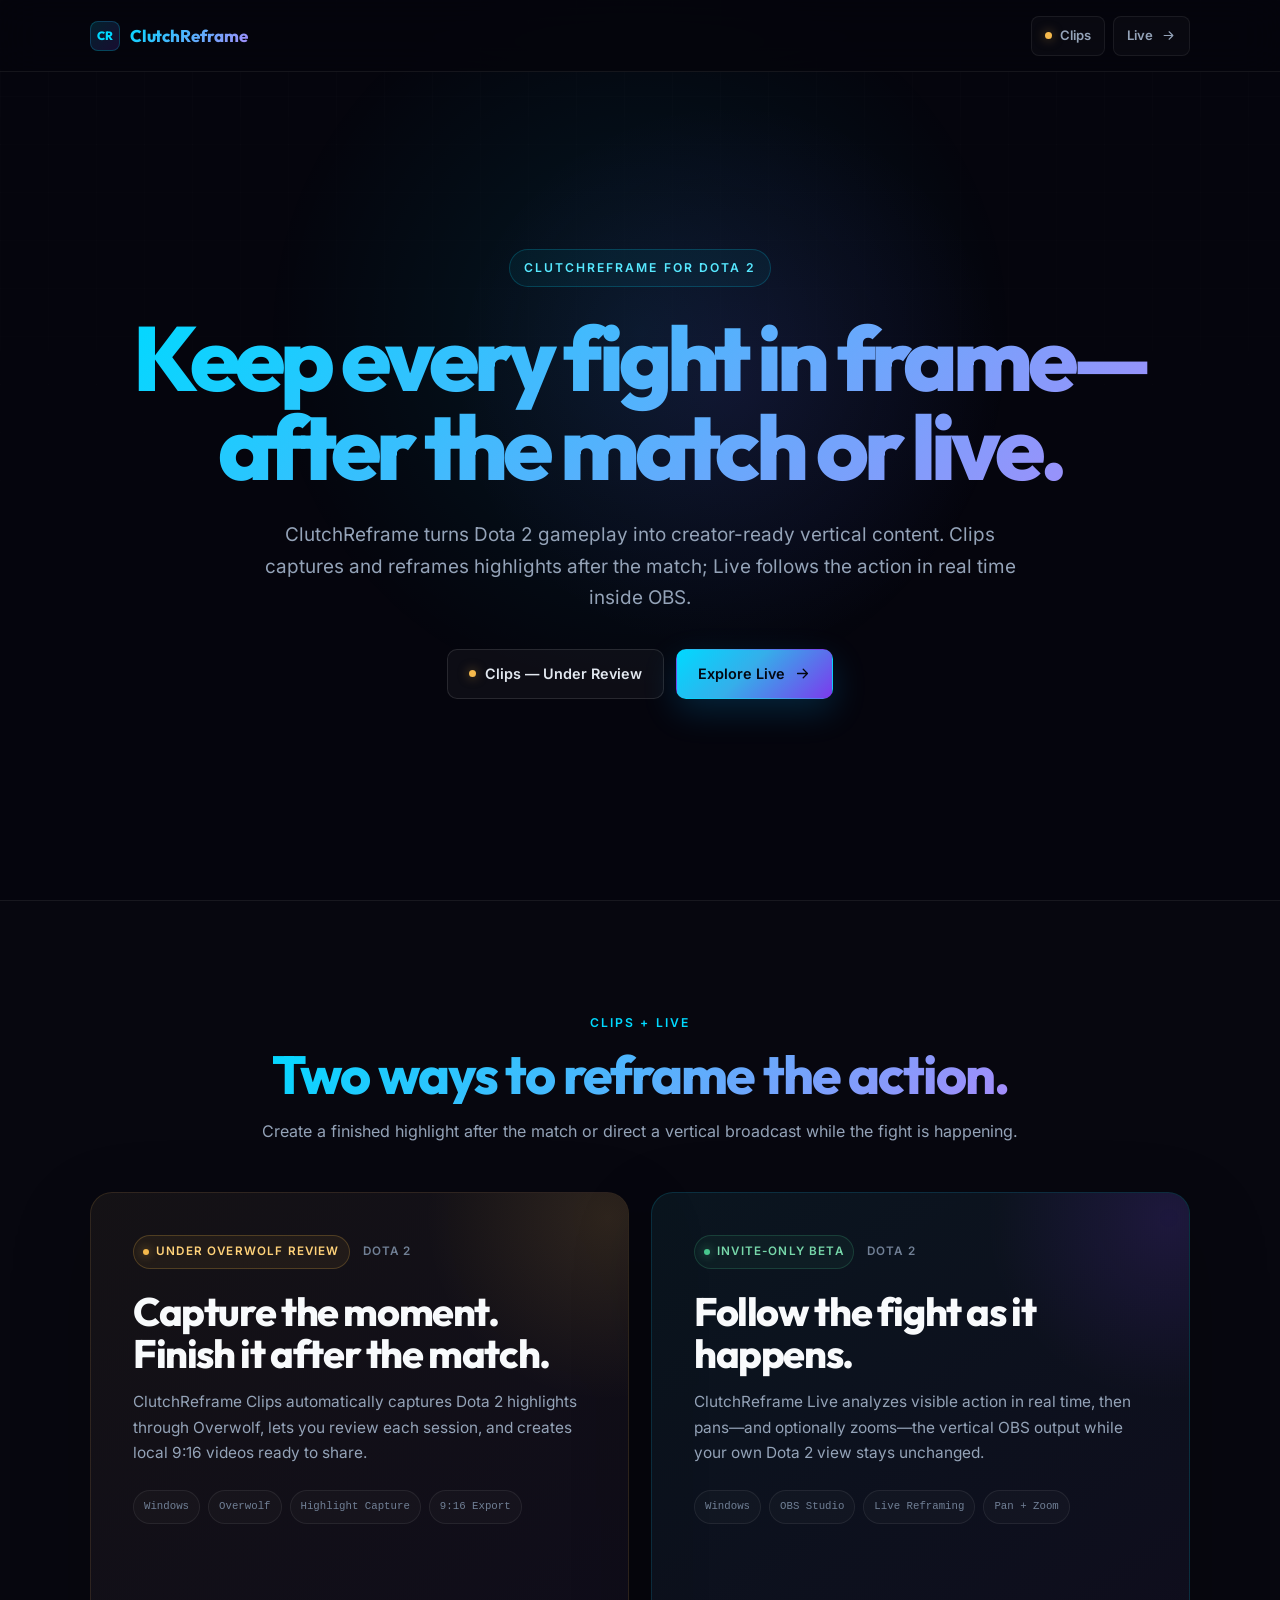
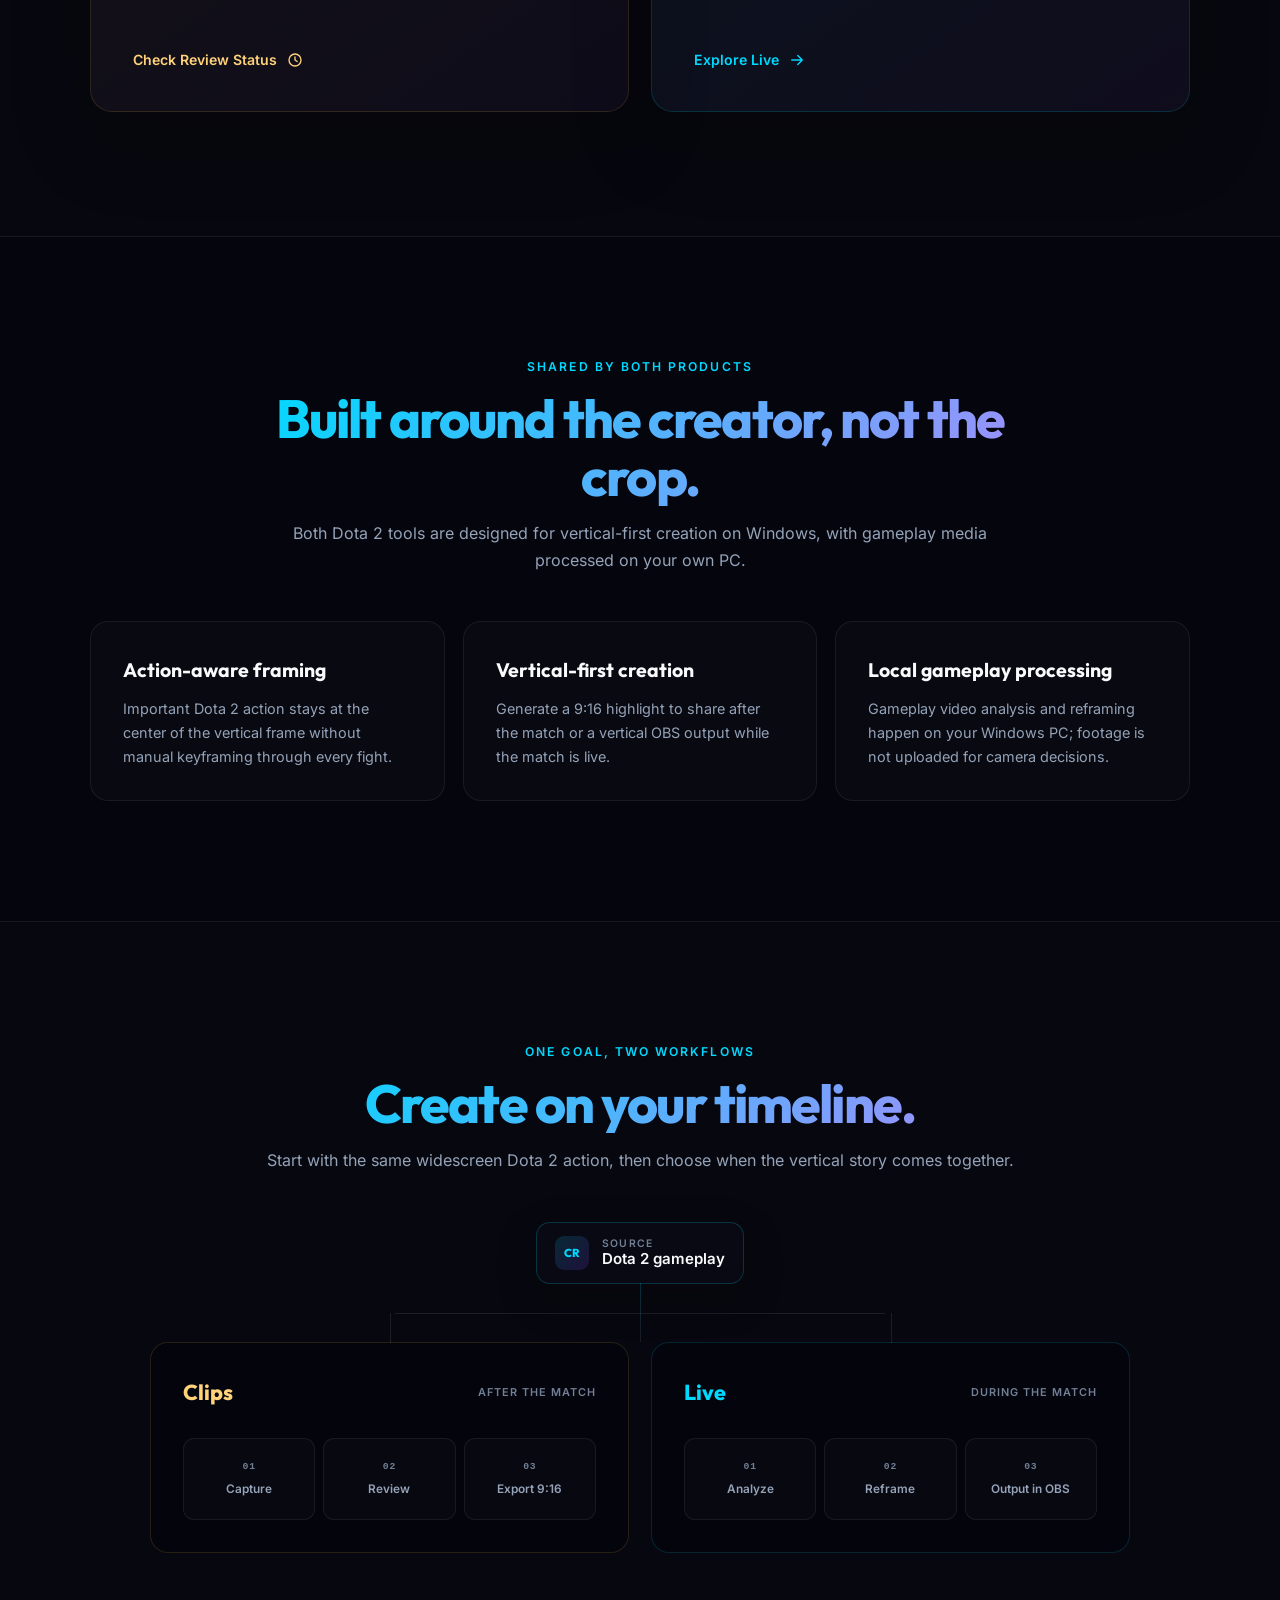
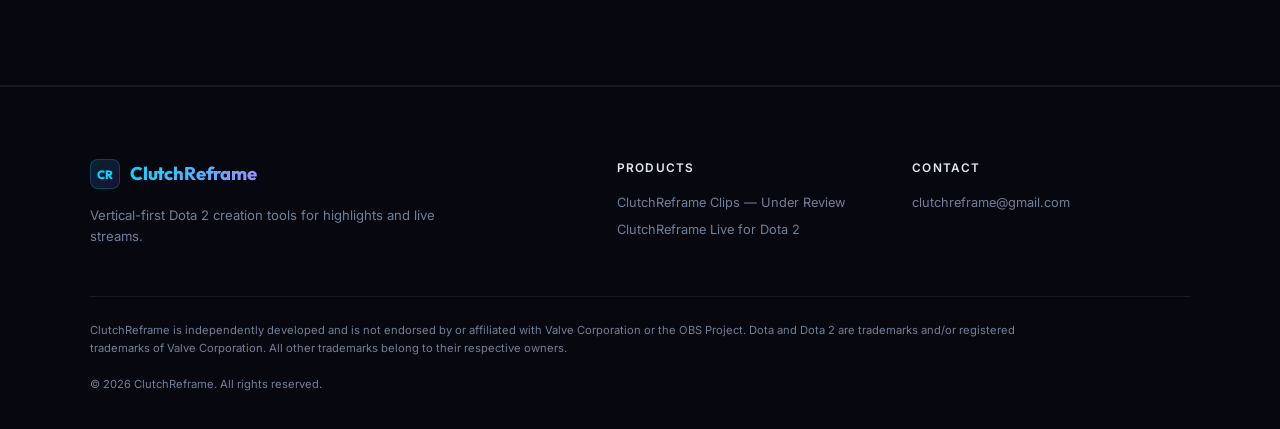
==== commit 641ca815: "修改网站内容" ====
--- a/index.html
+++ b/index.html
@@ -67,7 +67,7 @@
             <p class="eyebrow">ClutchReframe for Dota&nbsp;2</p>
 
             <h1 class="hero-title gradient-text" id="hero-title">
-                Keep every fight in frame—live or after the match.
+                Keep every fight in frame—after the match or live.
             </h1>
 
             <p class="hero-subtitle">
@@ -77,12 +77,6 @@
             </p>
 
             <div class="hero-actions">
-                <a class="button button-primary" href="https://live-dota2.clutchreframe.com/">
-                    Explore Live
-                    <svg viewBox="0 0 24 24" fill="none" stroke="currentColor" stroke-width="1.8" stroke-linecap="round" stroke-linejoin="round" aria-hidden="true">
-                        <path d="M5 12h14M13 6l6 6-6 6"/>
-                    </svg>
-                </a>
                 <button
                     class="button button-secondary button-review"
                     type="button"
@@ -91,6 +85,12 @@
                     <span class="button-status-dot" aria-hidden="true"></span>
                     Clips — Under Review
                 </button>
+                <a class="button button-primary" href="https://live-dota2.clutchreframe.com/">
+                    Explore Live
+                    <svg viewBox="0 0 24 24" fill="none" stroke="currentColor" stroke-width="1.8" stroke-linecap="round" stroke-linejoin="round" aria-hidden="true">
+                        <path d="M5 12h14M13 6l6 6-6 6"/>
+                    </svg>
+                </a>
             </div>
         </div>
     </section>
@@ -174,35 +174,16 @@
 
             <div class="principle-grid">
                 <article class="principle-card">
-                    <div class="icon-box" aria-hidden="true">
-                        <svg viewBox="0 0 24 24" fill="none" stroke="currentColor" stroke-width="1.5" stroke-linecap="round" stroke-linejoin="round">
-                            <circle cx="12" cy="12" r="9"/>
-                            <circle cx="12" cy="12" r="3"/>
-                            <path d="M12 3v3M12 18v3M3 12h3M18 12h3"/>
-                        </svg>
-                    </div>
                     <h3>Action-aware framing</h3>
                     <p>Important Dota&nbsp;2 action stays at the center of the vertical frame without manual keyframing through every fight.</p>
                 </article>
 
                 <article class="principle-card">
-                    <div class="icon-box" aria-hidden="true">
-                        <svg viewBox="0 0 24 24" fill="none" stroke="currentColor" stroke-width="1.5" stroke-linecap="round" stroke-linejoin="round">
-                            <rect x="7" y="2" width="10" height="20" rx="2"/>
-                            <path d="M10 6h4M10 18h4"/>
-                        </svg>
-                    </div>
                     <h3>Vertical-first creation</h3>
                     <p>Generate a 9:16 highlight to share after the match or a vertical OBS output while the match is live.</p>
                 </article>
 
                 <article class="principle-card">
-                    <div class="icon-box" aria-hidden="true">
-                        <svg viewBox="0 0 24 24" fill="none" stroke="currentColor" stroke-width="1.5" stroke-linecap="round" stroke-linejoin="round">
-                            <path d="M12 2 4 6v6c0 5 3.4 8.3 8 10 4.6-1.7 8-5 8-10V6l-8-4Z"/>
-                            <path d="m9 12 2 2 4-4"/>
-                        </svg>
-                    </div>
                     <h3>Local gameplay processing</h3>
                     <p>Gameplay video analysis and reframing happen on your Windows PC; footage is not uploaded for camera decisions.</p>
                 </article>
--- a/assets/site.css
+++ b/assets/site.css
@@ -599,28 +599,10 @@
 }
 
 .principle-card {
-    min-height: 290px;
     padding: 32px;
     border: 1px solid var(--border);
     border-radius: 18px;
     background: rgba(255, 255, 255, 0.018);
-}
-
-.icon-box {
-    display: grid;
-    width: 48px;
-    height: 48px;
-    margin-bottom: 25px;
-    place-items: center;
-    border: 1px solid rgba(0, 217, 255, 0.17);
-    border-radius: 13px;
-    background: linear-gradient(135deg, rgba(0, 217, 255, 0.09), rgba(124, 58, 237, 0.1));
-    color: var(--cyan);
-}
-
-.icon-box svg {
-    width: 23px;
-    height: 23px;
 }
 
 .principle-card h3 {
@@ -1024,10 +1006,6 @@
         grid-template-columns: 1fr;
     }
 
-    .principle-card {
-        min-height: 0;
-    }
-
     .footer-grid {
         grid-template-columns: 1.5fr 1fr;
         gap: 38px;
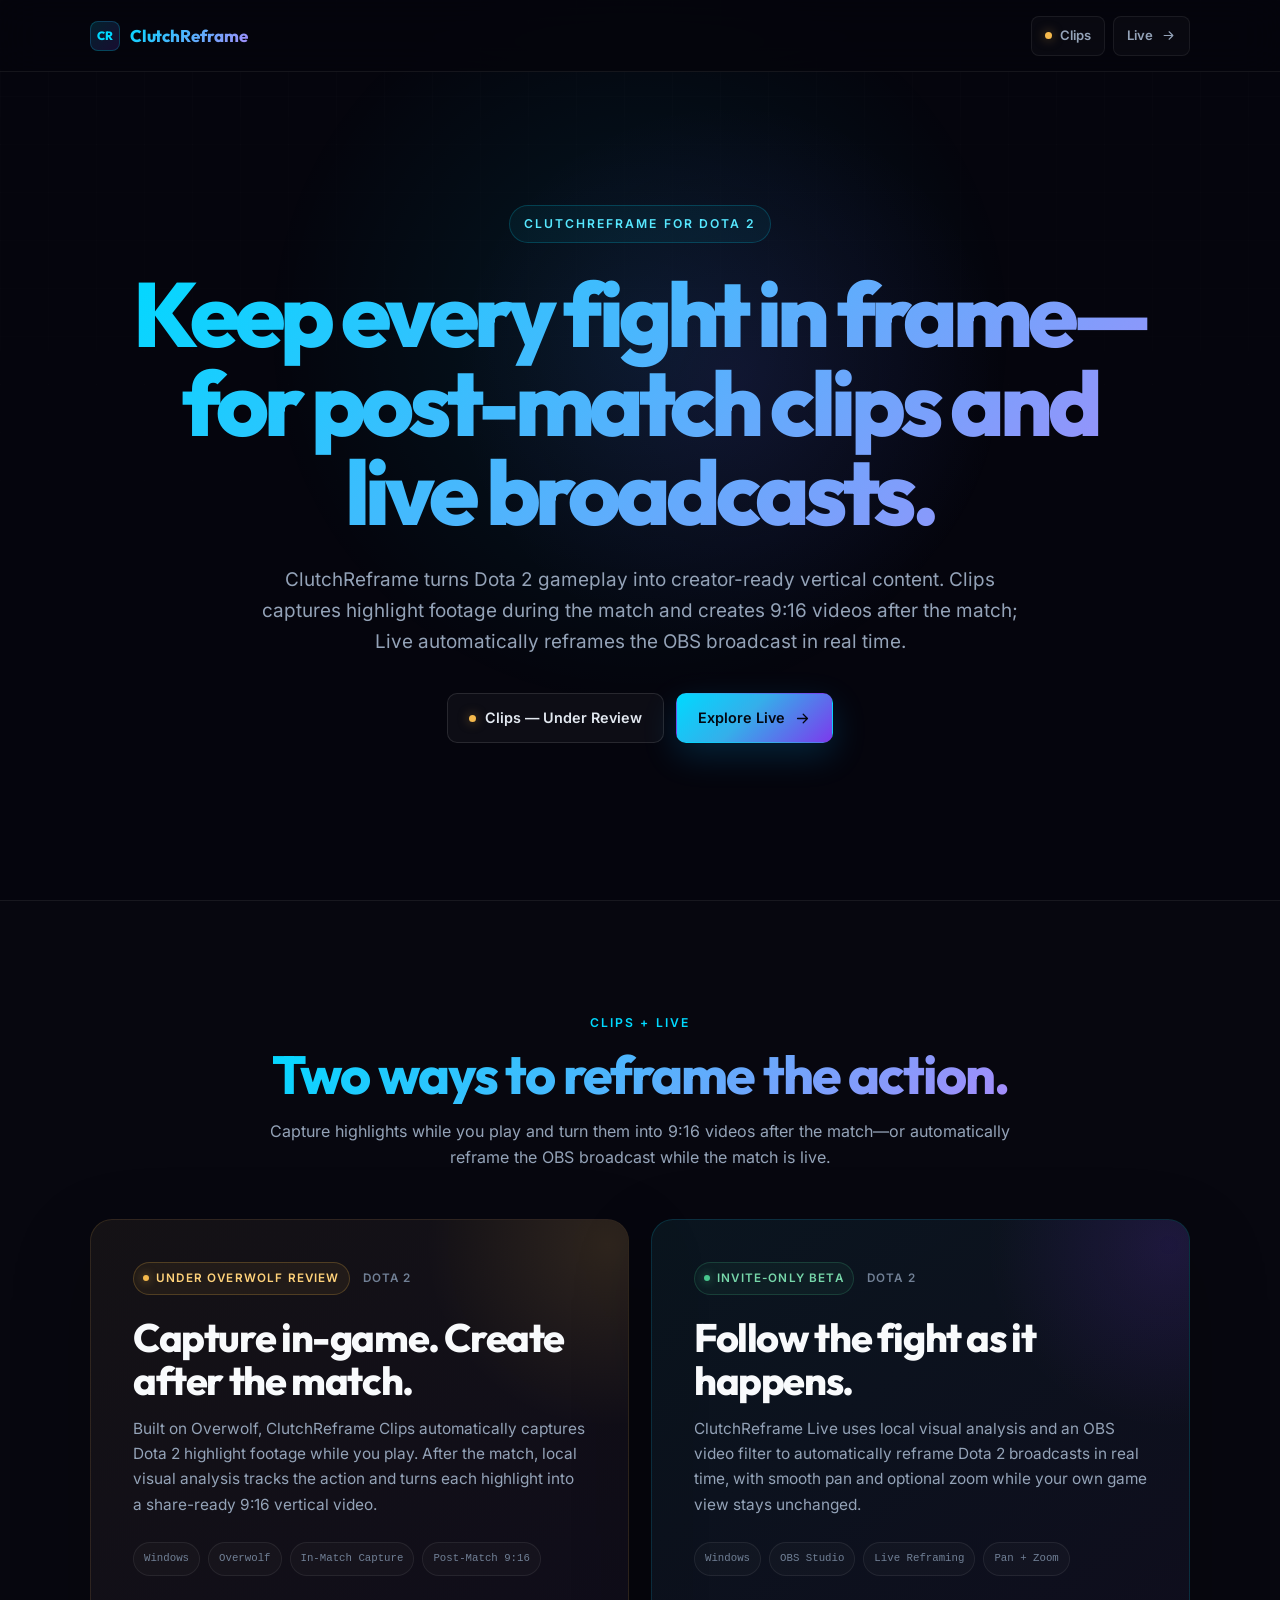
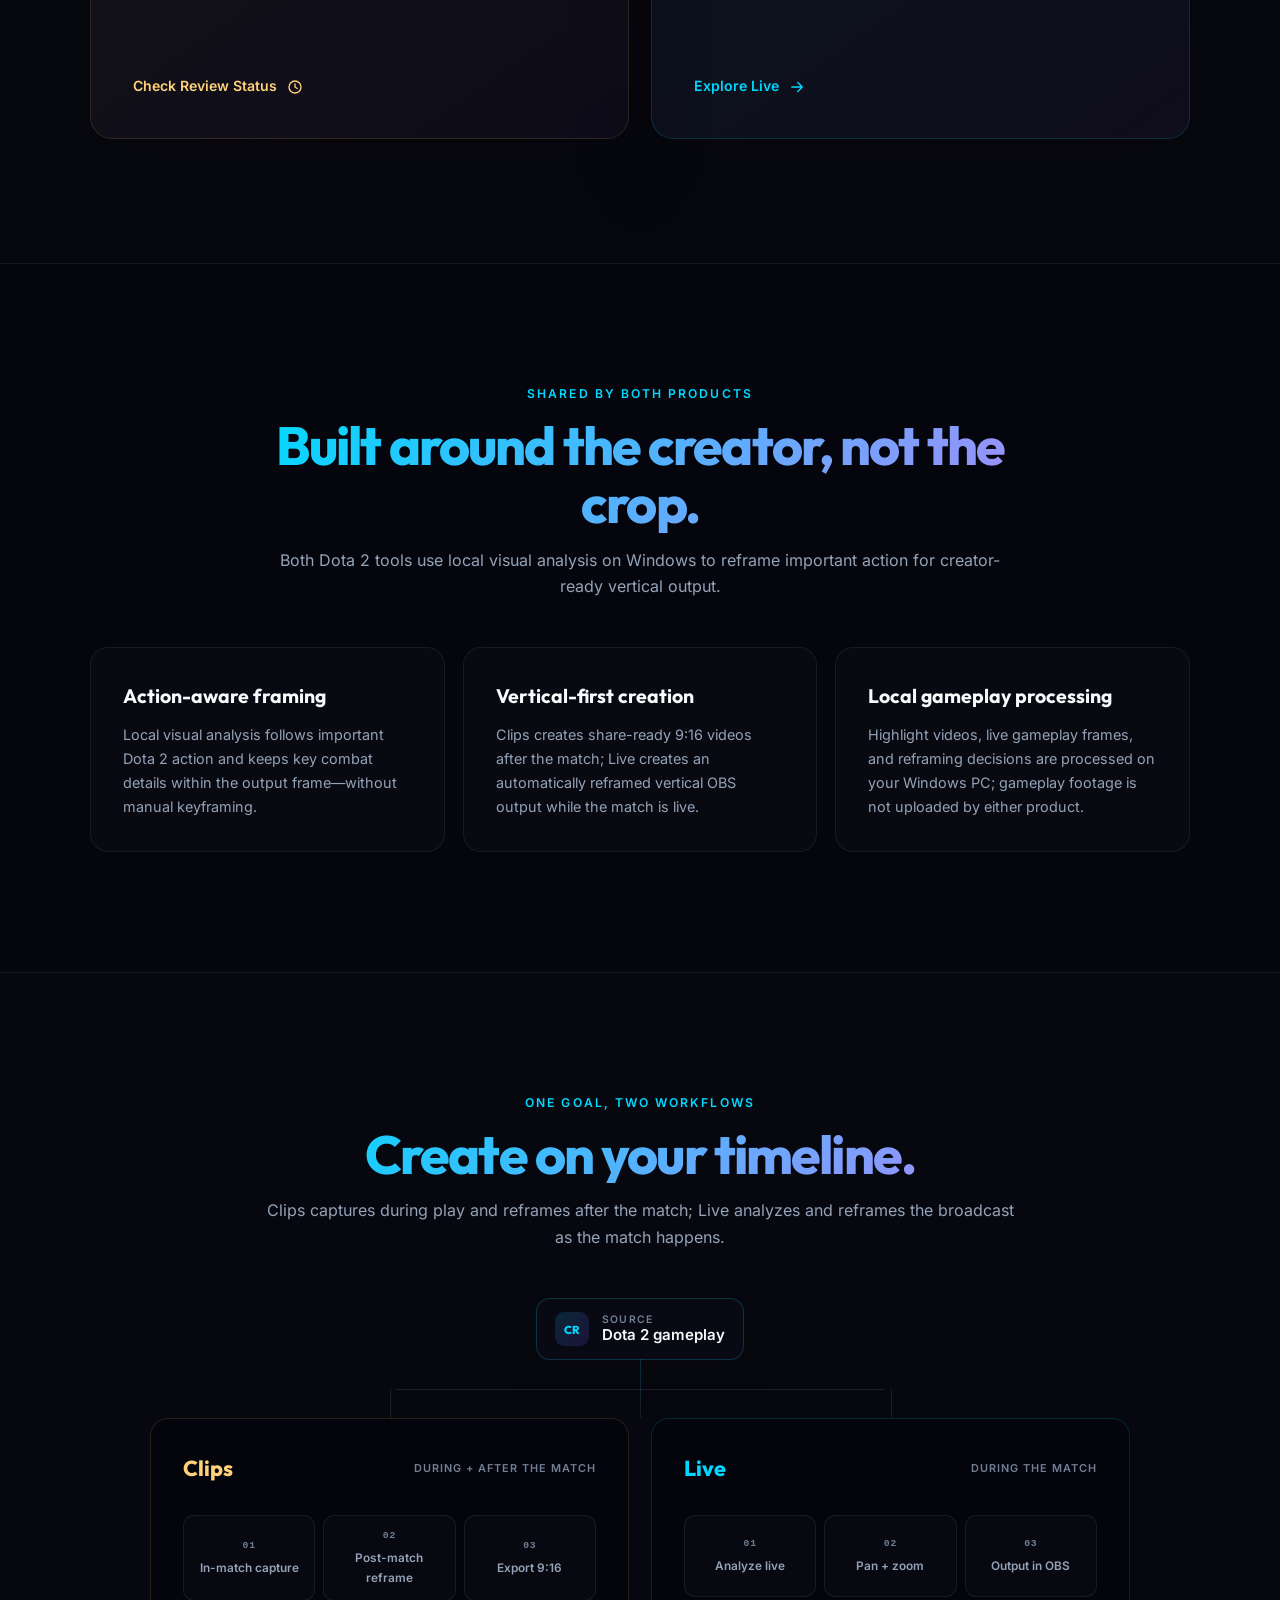
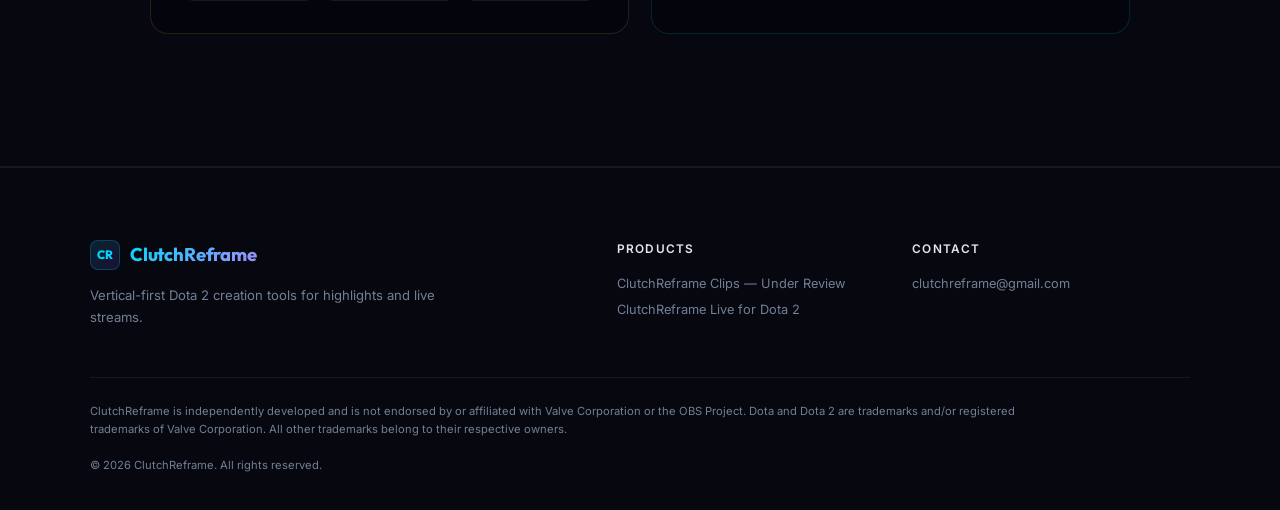
==== commit 57301392: "修改网站内容" ====
--- a/index.html
+++ b/index.html
@@ -3,14 +3,14 @@
 <head>
     <meta charset="UTF-8">
     <meta name="viewport" content="width=device-width, initial-scale=1.0">
-    <meta name="description" content="ClutchReframe keeps Dota 2 action in frame: capture and reframe highlights after the match with Clips, or follow fights live in OBS with Live.">
+    <meta name="description" content="ClutchReframe for Dota 2: Clips captures highlights in-game and creates 9:16 videos after the match; Live automatically reframes OBS broadcasts in real time.">
     <meta name="theme-color" content="#05050d">
     <meta name="referrer" content="no-referrer">
     <meta http-equiv="Content-Security-Policy" content="default-src 'self'; img-src 'self' data:; media-src 'none'; style-src 'self'; font-src 'self'; script-src 'none'; connect-src 'self'; frame-src 'none'; object-src 'none'; base-uri 'self'; form-action 'none'; upgrade-insecure-requests">
 
     <meta property="og:type" content="website">
     <meta property="og:title" content="ClutchReframe | Dota 2 Clips &amp; Live Reframing">
-    <meta property="og:description" content="Keep Dota 2 action in frame after the match with Clips or live inside OBS with ClutchReframe Live.">
+    <meta property="og:description" content="Clips captures Dota 2 highlights in-game and creates 9:16 videos after the match; Live automatically reframes broadcasts in OBS.">
     <meta property="og:url" content="https://clutchreframe.com/">
     <meta property="og:image" content="https://clutchreframe.com/og-image.png">
     <meta property="og:image:alt" content="ClutchReframe Clips and Live for Dota 2 — vertical content tools for highlights and live streams">
@@ -20,7 +20,7 @@
 
     <meta name="twitter:card" content="summary_large_image">
     <meta name="twitter:title" content="ClutchReframe | Dota 2 Clips &amp; Live Reframing">
-    <meta name="twitter:description" content="Keep Dota 2 action in frame after the match with Clips or live inside OBS with ClutchReframe Live.">
+    <meta name="twitter:description" content="Clips captures Dota 2 highlights in-game and creates 9:16 videos after the match; Live automatically reframes broadcasts in OBS.">
     <meta name="twitter:image" content="https://clutchreframe.com/og-image.png">
     <meta name="twitter:image:alt" content="ClutchReframe Clips and Live for Dota 2 — vertical content tools for highlights and live streams">
 
@@ -67,13 +67,13 @@
             <p class="eyebrow">ClutchReframe for Dota&nbsp;2</p>
 
             <h1 class="hero-title gradient-text" id="hero-title">
-                Keep every fight in frame—after the match or live.
+                Keep every fight in frame—for post-match clips and live broadcasts.
             </h1>
 
             <p class="hero-subtitle">
                 ClutchReframe turns Dota&nbsp;2 gameplay into creator-ready vertical content.
-                Clips captures and reframes highlights after the match; Live follows the action
-                in real time inside OBS.
+                Clips captures highlight footage during the match and creates 9:16 videos after the match;
+                Live automatically reframes the OBS broadcast in real time.
             </p>
 
             <div class="hero-actions">
@@ -100,7 +100,7 @@
             <header class="section-header">
                 <p class="section-label">Clips + Live</p>
                 <h2 class="section-title gradient-text" id="products-title">Two ways to reframe the action.</h2>
-                <p class="section-desc">Create a finished highlight after the match or direct a vertical broadcast while the fight is happening.</p>
+                <p class="section-desc">Capture highlights while you play and turn them into 9:16 videos after the match—or automatically reframe the OBS broadcast while the match is live.</p>
             </header>
 
             <div class="product-grid">
@@ -111,14 +111,14 @@
                             <span>Dota&nbsp;2</span>
                         </div>
 
-                        <h3>Capture the moment. Finish it after the match.</h3>
-                        <p>ClutchReframe Clips automatically captures Dota&nbsp;2 highlights through Overwolf, lets you review each session, and creates local 9:16 videos ready to share.</p>
+                        <h3>Capture in-game. Create after the match.</h3>
+                        <p>Built on Overwolf, ClutchReframe Clips automatically captures Dota&nbsp;2 highlight footage while you play. After the match, local visual analysis tracks the action and turns each highlight into a share-ready 9:16 vertical video.</p>
 
                         <ul class="product-tags" aria-label="ClutchReframe Clips platform and capabilities">
                             <li>Windows</li>
                             <li>Overwolf</li>
-                            <li>Highlight Capture</li>
-                            <li>9:16 Export</li>
+                            <li>In-Match Capture</li>
+                            <li>Post-Match 9:16</li>
                         </ul>
                     </div>
 
@@ -143,7 +143,7 @@
                         </div>
 
                         <h3>Follow the fight as it happens.</h3>
-                        <p>ClutchReframe Live analyzes visible action in real time, then pans—and optionally zooms—the vertical OBS output while your own Dota&nbsp;2 view stays unchanged.</p>
+                        <p>ClutchReframe Live uses local visual analysis and an OBS video filter to automatically reframe Dota&nbsp;2 broadcasts in real time, with smooth pan and optional zoom while your own game view stays unchanged.</p>
 
                         <ul class="product-tags" aria-label="ClutchReframe Live platform and capabilities">
                             <li>Windows</li>
@@ -169,23 +169,23 @@
             <header class="section-header">
                 <p class="section-label">Shared by Both Products</p>
                 <h2 class="section-title gradient-text" id="principles-title">Built around the creator, not the crop.</h2>
-                <p class="section-desc">Both Dota&nbsp;2 tools are designed for vertical-first creation on Windows, with gameplay media processed on your own PC.</p>
+                <p class="section-desc">Both Dota&nbsp;2 tools use local visual analysis on Windows to reframe important action for creator-ready vertical output.</p>
             </header>
 
             <div class="principle-grid">
                 <article class="principle-card">
                     <h3>Action-aware framing</h3>
-                    <p>Important Dota&nbsp;2 action stays at the center of the vertical frame without manual keyframing through every fight.</p>
+                    <p>Local visual analysis follows important Dota&nbsp;2 action and keeps key combat details within the output frame—without manual keyframing.</p>
                 </article>
 
                 <article class="principle-card">
                     <h3>Vertical-first creation</h3>
-                    <p>Generate a 9:16 highlight to share after the match or a vertical OBS output while the match is live.</p>
+                    <p>Clips creates share-ready 9:16 videos after the match; Live creates an automatically reframed vertical OBS output while the match is live.</p>
                 </article>
 
                 <article class="principle-card">
                     <h3>Local gameplay processing</h3>
-                    <p>Gameplay video analysis and reframing happen on your Windows PC; footage is not uploaded for camera decisions.</p>
+                    <p>Highlight videos, live gameplay frames, and reframing decisions are processed on your Windows PC; gameplay footage is not uploaded by either product.</p>
                 </article>
             </div>
         </div>
@@ -196,7 +196,7 @@
             <header class="section-header">
                 <p class="section-label">One Goal, Two Workflows</p>
                 <h2 class="section-title gradient-text" id="workflow-title">Create on your timeline.</h2>
-                <p class="section-desc">Start with the same widescreen Dota&nbsp;2 action, then choose when the vertical story comes together.</p>
+                <p class="section-desc">Clips captures during play and reframes after the match; Live analyzes and reframes the broadcast as the match happens.</p>
             </header>
 
             <div class="workflow-map">
@@ -212,11 +212,11 @@
                     <article class="workflow-lane workflow-lane-clips">
                         <div class="workflow-lane-header">
                             <h3 class="workflow-product">Clips</h3>
-                            <span class="workflow-timing">After the match</span>
+                            <span class="workflow-timing">During + after the match</span>
                         </div>
                         <ol class="workflow-steps" aria-label="ClutchReframe Clips workflow">
-                            <li><span>01</span>Capture</li>
-                            <li><span>02</span>Review</li>
+                            <li><span>01</span>In-match capture</li>
+                            <li><span>02</span>Post-match reframe</li>
                             <li><span>03</span>Export 9:16</li>
                         </ol>
                     </article>
@@ -227,8 +227,8 @@
                             <span class="workflow-timing">During the match</span>
                         </div>
                         <ol class="workflow-steps" aria-label="ClutchReframe Live workflow">
-                            <li><span>01</span>Analyze</li>
-                            <li><span>02</span>Reframe</li>
+                            <li><span>01</span>Analyze live</li>
+                            <li><span>02</span>Pan + zoom</li>
                             <li><span>03</span>Output in OBS</li>
                         </ol>
                     </article>
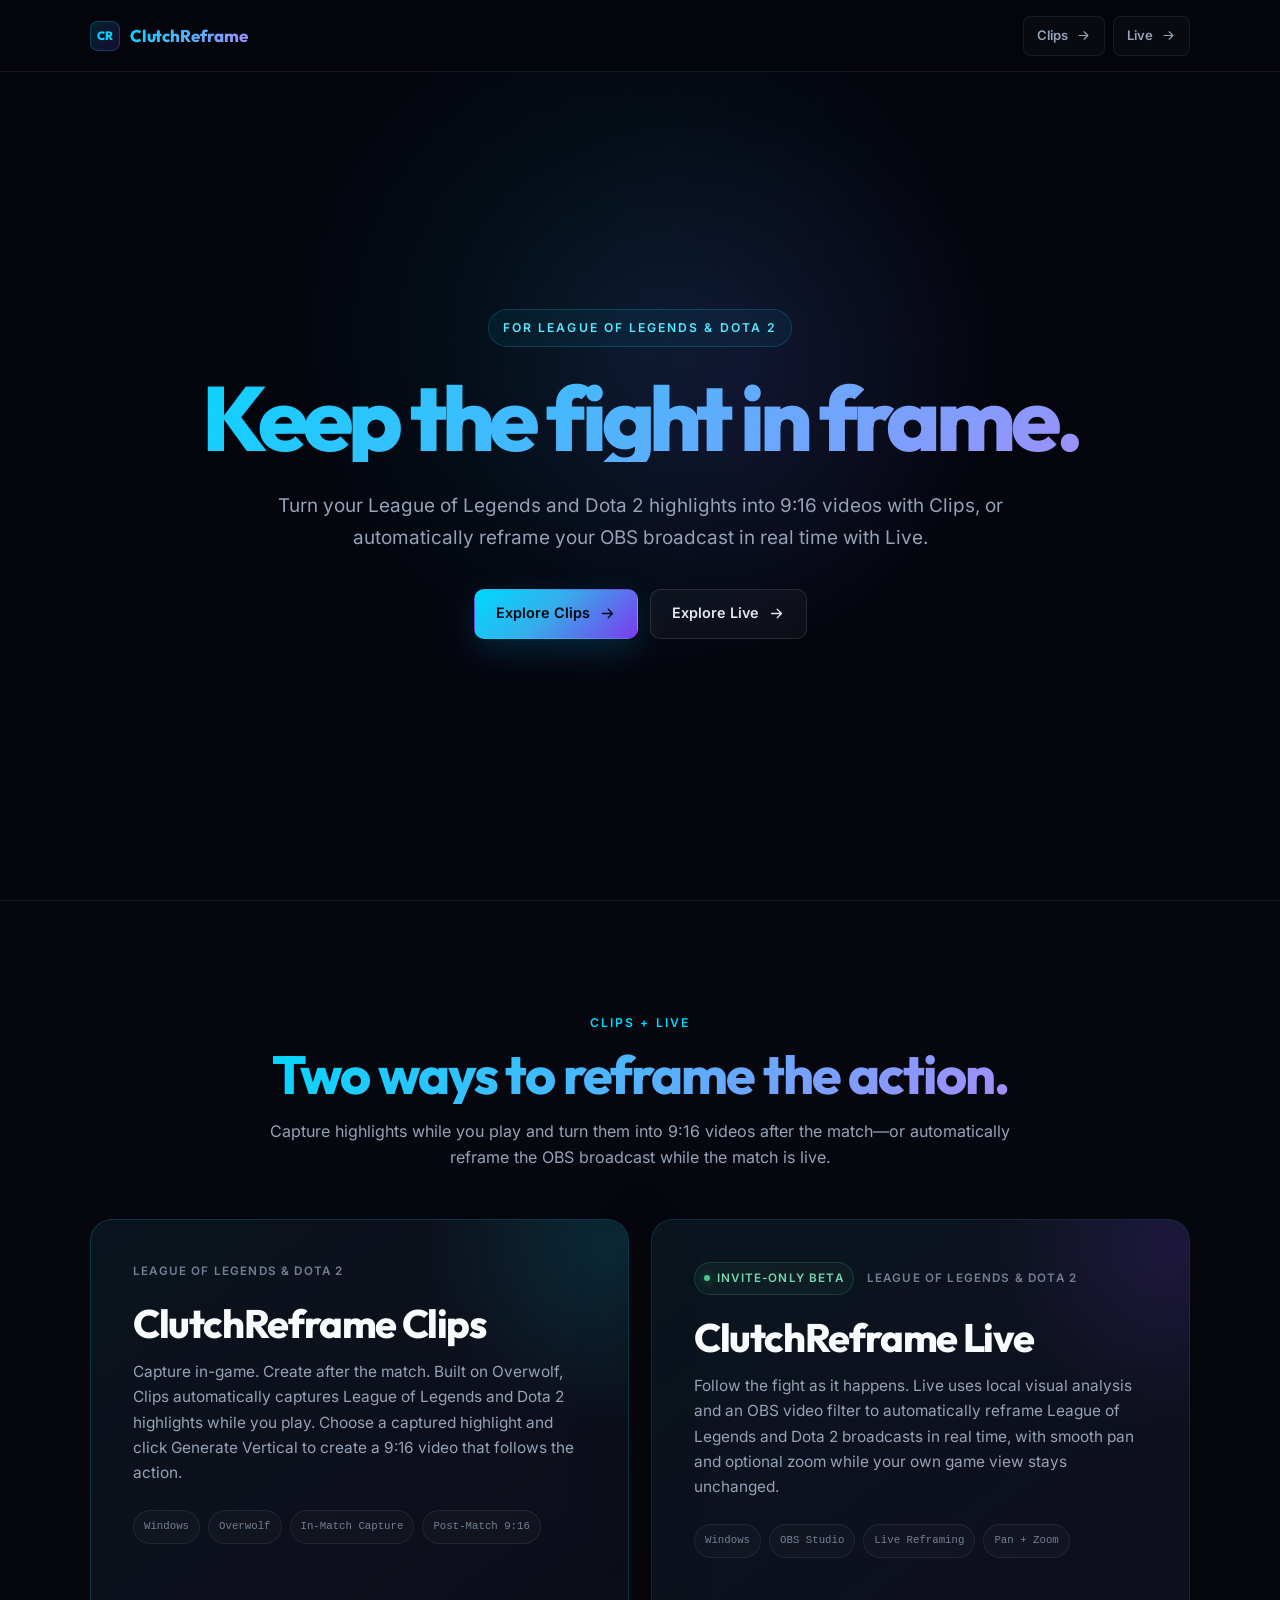
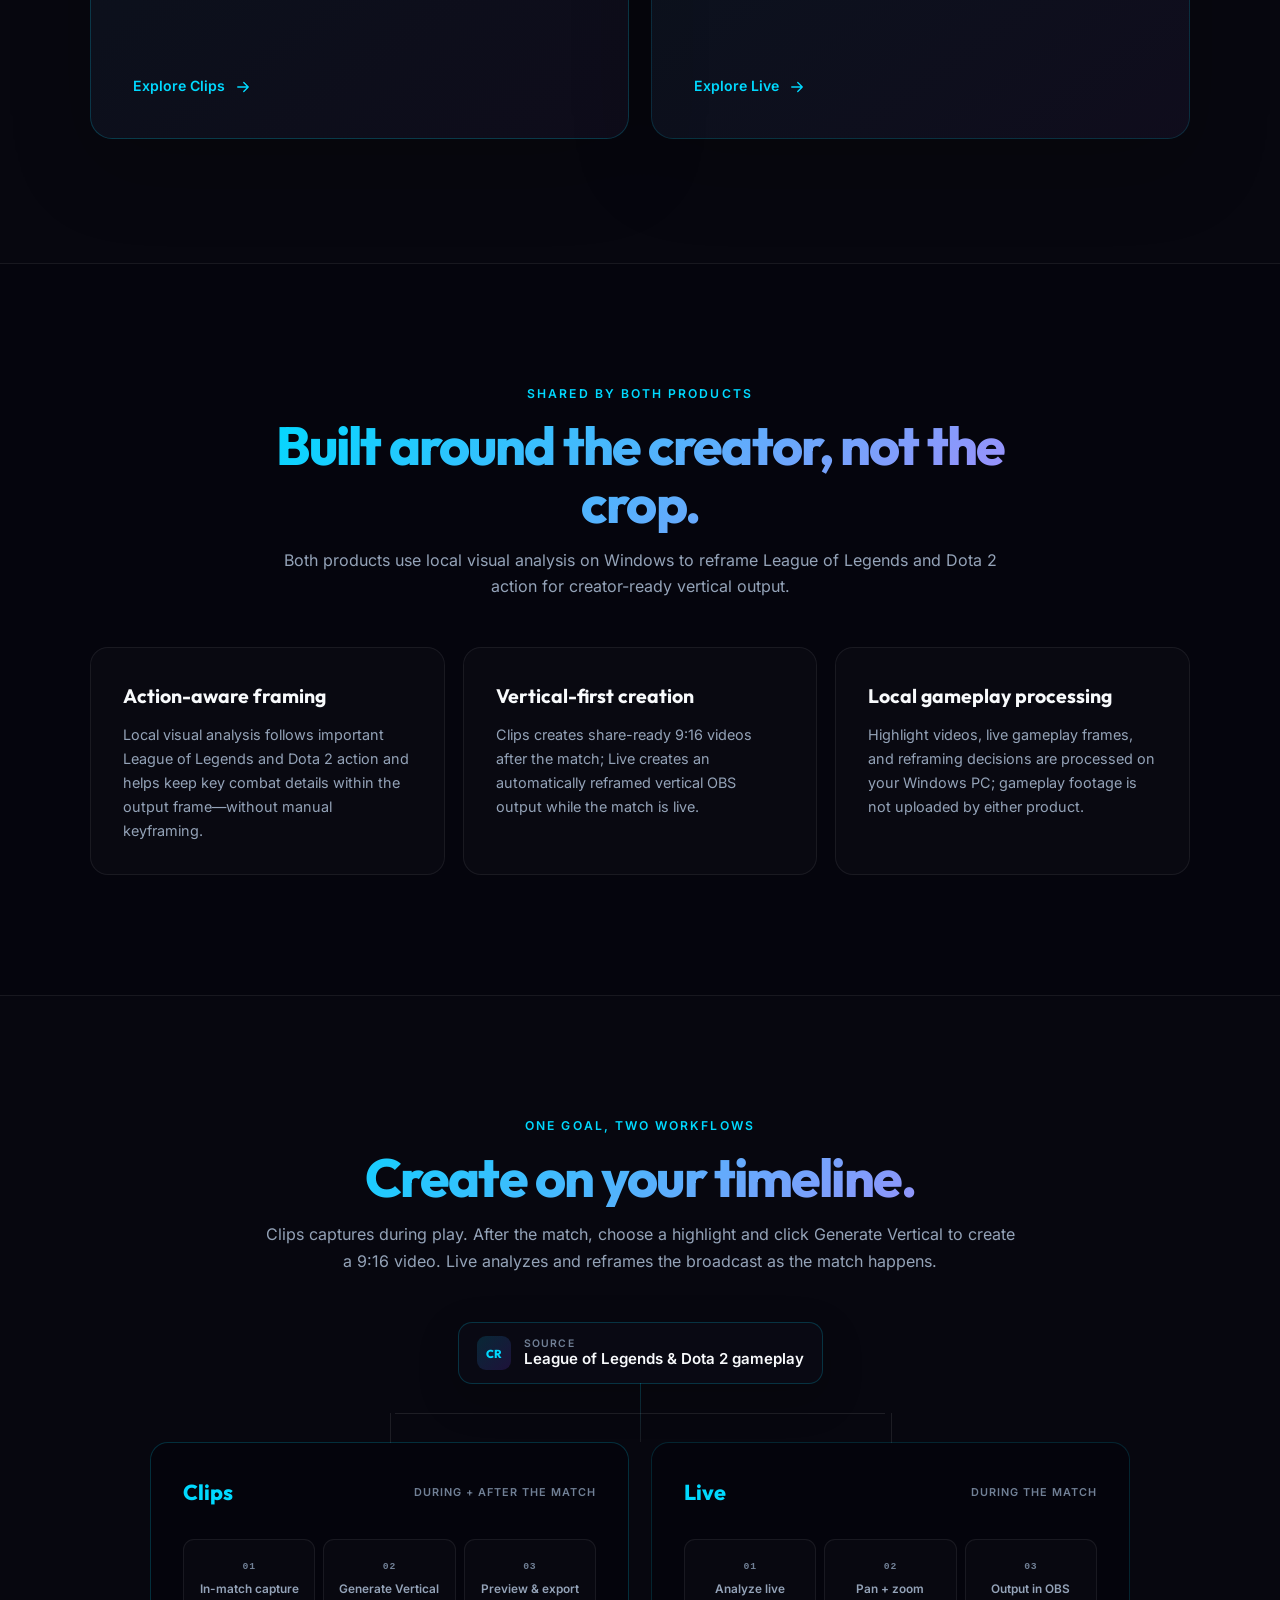
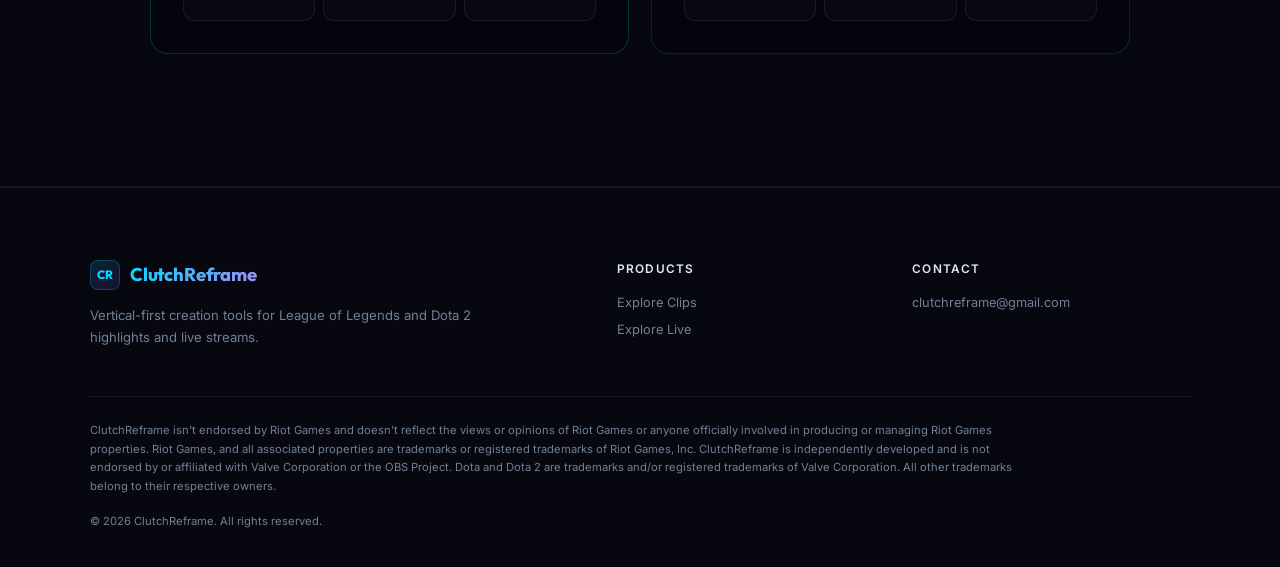
==== commit c852e6ef: "Update website for LoL and Dota 2 and link to GetClips" ====
--- a/index.html
+++ b/index.html
@@ -3,28 +3,28 @@
 <head>
     <meta charset="UTF-8">
     <meta name="viewport" content="width=device-width, initial-scale=1.0">
-    <meta name="description" content="ClutchReframe for Dota 2: Clips captures highlights in-game and creates 9:16 videos after the match; Live automatically reframes OBS broadcasts in real time.">
+    <meta name="description" content="ClutchReframe for League of Legends and Dota 2: capture highlights and generate 9:16 videos with Clips, or automatically reframe OBS broadcasts in real time with Live.">
     <meta name="theme-color" content="#05050d">
     <meta name="referrer" content="no-referrer">
     <meta http-equiv="Content-Security-Policy" content="default-src 'self'; img-src 'self' data:; media-src 'none'; style-src 'self'; font-src 'self'; script-src 'none'; connect-src 'self'; frame-src 'none'; object-src 'none'; base-uri 'self'; form-action 'none'; upgrade-insecure-requests">
 
     <meta property="og:type" content="website">
-    <meta property="og:title" content="ClutchReframe | Dota 2 Clips &amp; Live Reframing">
-    <meta property="og:description" content="Clips captures Dota 2 highlights in-game and creates 9:16 videos after the match; Live automatically reframes broadcasts in OBS.">
+    <meta property="og:title" content="ClutchReframe | LoL &amp; Dota 2 Clips and Live">
+    <meta property="og:description" content="ClutchReframe for League of Legends and Dota 2: capture highlights and generate 9:16 videos with Clips, or automatically reframe OBS broadcasts in real time with Live.">
     <meta property="og:url" content="https://clutchreframe.com/">
     <meta property="og:image" content="https://clutchreframe.com/og-image.png">
-    <meta property="og:image:alt" content="ClutchReframe Clips and Live for Dota 2 — vertical content tools for highlights and live streams">
+    <meta property="og:image:alt" content="ClutchReframe Clips and Live for League of Legends and Dota 2 — vertical highlights and real-time OBS reframing">
     <meta property="og:image:width" content="1200">
     <meta property="og:image:height" content="630">
     <meta property="og:site_name" content="ClutchReframe">
 
     <meta name="twitter:card" content="summary_large_image">
-    <meta name="twitter:title" content="ClutchReframe | Dota 2 Clips &amp; Live Reframing">
-    <meta name="twitter:description" content="Clips captures Dota 2 highlights in-game and creates 9:16 videos after the match; Live automatically reframes broadcasts in OBS.">
+    <meta name="twitter:title" content="ClutchReframe | LoL &amp; Dota 2 Clips and Live">
+    <meta name="twitter:description" content="ClutchReframe for League of Legends and Dota 2: capture highlights and generate 9:16 videos with Clips, or automatically reframe OBS broadcasts in real time with Live.">
     <meta name="twitter:image" content="https://clutchreframe.com/og-image.png">
-    <meta name="twitter:image:alt" content="ClutchReframe Clips and Live for Dota 2 — vertical content tools for highlights and live streams">
-
-    <title>ClutchReframe | Dota 2 Clips &amp; Live Reframing</title>
+    <meta name="twitter:image:alt" content="ClutchReframe Clips and Live for League of Legends and Dota 2 — vertical highlights and real-time OBS reframing">
+
+    <title>ClutchReframe | LoL &amp; Dota 2 Clips and Live</title>
     <link rel="canonical" href="https://clutchreframe.com/">
     <link rel="icon" href="assets/favicon.svg" type="image/svg+xml">
     <link rel="preload" href="assets/fonts/inter-latin.woff2" as="font" type="font/woff2" crossorigin>
@@ -42,16 +42,13 @@
         </a>
 
         <div class="nav-products" role="group" aria-label="Products">
-            <button
-                class="nav-product-trigger"
-                type="button"
-                popovertarget="clips-review-popover"
-                aria-label="ClutchReframe Clips — under review by Overwolf"
-            >
-                <span class="nav-status-dot" aria-hidden="true"></span>
+            <a class="nav-product-link" href="https://getclips.clutchreframe.com/" aria-label="Explore ClutchReframe Clips for League of Legends and Dota 2">
                 <span>Clips</span>
-            </button>
-            <a class="nav-product-link" href="https://live-dota2.clutchreframe.com/" aria-label="Explore ClutchReframe Live for Dota 2">
+                <svg viewBox="0 0 24 24" fill="none" stroke="currentColor" stroke-width="1.8" stroke-linecap="round" stroke-linejoin="round" aria-hidden="true">
+                    <path d="M5 12h14M13 6l6 6-6 6"/>
+                </svg>
+            </a>
+            <a class="nav-product-link" href="https://live-dota2.clutchreframe.com/" aria-label="Explore ClutchReframe Live for League of Legends and Dota 2">
                 <span>Live</span>
                 <svg viewBox="0 0 24 24" fill="none" stroke="currentColor" stroke-width="1.8" stroke-linecap="round" stroke-linejoin="round" aria-hidden="true">
                     <path d="M5 12h14M13 6l6 6-6 6"/>
@@ -64,28 +61,25 @@
 <main id="main-content">
     <section class="hero" aria-labelledby="hero-title">
         <div class="hero-inner">
-            <p class="eyebrow">ClutchReframe for Dota&nbsp;2</p>
+            <p class="eyebrow">For League of Legends &amp; Dota&nbsp;2</p>
 
             <h1 class="hero-title gradient-text" id="hero-title">
-                Keep every fight in frame—for post-match clips and live broadcasts.
+                Keep the fight in frame.
             </h1>
 
             <p class="hero-subtitle">
-                ClutchReframe turns Dota&nbsp;2 gameplay into creator-ready vertical content.
-                Clips captures highlight footage during the match and creates 9:16 videos after the match;
-                Live automatically reframes the OBS broadcast in real time.
+                Turn your League of Legends and Dota&nbsp;2 highlights into 9:16 videos with Clips,
+                or automatically reframe your OBS broadcast in real time with Live.
             </p>
 
             <div class="hero-actions">
-                <button
-                    class="button button-secondary button-review"
-                    type="button"
-                    popovertarget="clips-review-popover"
-                >
-                    <span class="button-status-dot" aria-hidden="true"></span>
-                    Clips — Under Review
-                </button>
-                <a class="button button-primary" href="https://live-dota2.clutchreframe.com/">
+                <a class="button button-primary" href="https://getclips.clutchreframe.com/">
+                    Explore Clips
+                    <svg viewBox="0 0 24 24" fill="none" stroke="currentColor" stroke-width="1.8" stroke-linecap="round" stroke-linejoin="round" aria-hidden="true">
+                        <path d="M5 12h14M13 6l6 6-6 6"/>
+                    </svg>
+                </a>
+                <a class="button button-secondary" href="https://live-dota2.clutchreframe.com/">
                     Explore Live
                     <svg viewBox="0 0 24 24" fill="none" stroke="currentColor" stroke-width="1.8" stroke-linecap="round" stroke-linejoin="round" aria-hidden="true">
                         <path d="M5 12h14M13 6l6 6-6 6"/>
@@ -107,12 +101,11 @@
                 <article class="product-card product-card-clips" id="clips">
                     <div class="product-copy">
                         <div class="product-meta">
-                            <span class="status-badge status-badge-review"><span aria-hidden="true"></span>Under Overwolf Review</span>
-                            <span>Dota&nbsp;2</span>
-                        </div>
-
-                        <h3>Capture in-game. Create after the match.</h3>
-                        <p>Built on Overwolf, ClutchReframe Clips automatically captures Dota&nbsp;2 highlight footage while you play. After the match, local visual analysis tracks the action and turns each highlight into a share-ready 9:16 vertical video.</p>
+                            <span>League of Legends &amp; Dota&nbsp;2</span>
+                        </div>
+
+                        <h3>ClutchReframe Clips</h3>
+                        <p>Capture in-game. Create after the match. Built on Overwolf, Clips automatically captures League of Legends and Dota&nbsp;2 highlights while you play. Choose a captured highlight and click Generate Vertical to create a 9:16 video that follows the action.</p>
 
                         <ul class="product-tags" aria-label="ClutchReframe Clips platform and capabilities">
                             <li>Windows</li>
@@ -122,28 +115,23 @@
                         </ul>
                     </div>
 
-                    <button
-                        class="product-action product-action-button"
-                        type="button"
-                        popovertarget="clips-review-popover"
-                    >
-                        Check Review Status
+                    <a class="product-action" href="https://getclips.clutchreframe.com/">
+                        Explore Clips
                         <svg viewBox="0 0 24 24" fill="none" stroke="currentColor" stroke-width="1.8" stroke-linecap="round" stroke-linejoin="round" aria-hidden="true">
-                            <circle cx="12" cy="12" r="8"/>
-                            <path d="M12 8v4l3 2"/>
+                            <path d="M5 12h14M13 6l6 6-6 6"/>
                         </svg>
-                    </button>
+                    </a>
                 </article>
 
                 <article class="product-card product-card-live" id="live">
                     <div class="product-copy">
                         <div class="product-meta">
                             <span class="status-badge status-badge-live"><span aria-hidden="true"></span>Invite-Only Beta</span>
-                            <span>Dota&nbsp;2</span>
-                        </div>
-
-                        <h3>Follow the fight as it happens.</h3>
-                        <p>ClutchReframe Live uses local visual analysis and an OBS video filter to automatically reframe Dota&nbsp;2 broadcasts in real time, with smooth pan and optional zoom while your own game view stays unchanged.</p>
+                            <span>League of Legends &amp; Dota&nbsp;2</span>
+                        </div>
+
+                        <h3>ClutchReframe Live</h3>
+                        <p>Follow the fight as it happens. Live uses local visual analysis and an OBS video filter to automatically reframe League of Legends and Dota&nbsp;2 broadcasts in real time, with smooth pan and optional zoom while your own game view stays unchanged.</p>
 
                         <ul class="product-tags" aria-label="ClutchReframe Live platform and capabilities">
                             <li>Windows</li>
@@ -169,13 +157,13 @@
             <header class="section-header">
                 <p class="section-label">Shared by Both Products</p>
                 <h2 class="section-title gradient-text" id="principles-title">Built around the creator, not the crop.</h2>
-                <p class="section-desc">Both Dota&nbsp;2 tools use local visual analysis on Windows to reframe important action for creator-ready vertical output.</p>
+                <p class="section-desc">Both products use local visual analysis on Windows to reframe League of Legends and Dota&nbsp;2 action for creator-ready vertical output.</p>
             </header>
 
             <div class="principle-grid">
                 <article class="principle-card">
                     <h3>Action-aware framing</h3>
-                    <p>Local visual analysis follows important Dota&nbsp;2 action and keeps key combat details within the output frame—without manual keyframing.</p>
+                    <p>Local visual analysis follows important League of Legends and Dota&nbsp;2 action and helps keep key combat details within the output frame—without manual keyframing.</p>
                 </article>
 
                 <article class="principle-card">
@@ -196,7 +184,7 @@
             <header class="section-header">
                 <p class="section-label">One Goal, Two Workflows</p>
                 <h2 class="section-title gradient-text" id="workflow-title">Create on your timeline.</h2>
-                <p class="section-desc">Clips captures during play and reframes after the match; Live analyzes and reframes the broadcast as the match happens.</p>
+                <p class="section-desc">Clips captures during play. After the match, choose a highlight and click Generate Vertical to create a 9:16 video. Live analyzes and reframes the broadcast as the match happens.</p>
             </header>
 
             <div class="workflow-map">
@@ -204,7 +192,7 @@
                     <span class="workflow-source-mark" aria-hidden="true">CR</span>
                     <div>
                         <span>Source</span>
-                        <strong>Dota&nbsp;2 gameplay</strong>
+                        <strong>League of Legends &amp; Dota&nbsp;2 gameplay</strong>
                     </div>
                 </div>
 
@@ -216,8 +204,8 @@
                         </div>
                         <ol class="workflow-steps" aria-label="ClutchReframe Clips workflow">
                             <li><span>01</span>In-match capture</li>
-                            <li><span>02</span>Post-match reframe</li>
-                            <li><span>03</span>Export 9:16</li>
+                            <li><span>02</span>Generate Vertical</li>
+                            <li><span>03</span>Preview &amp; export</li>
                         </ol>
                     </article>
 
@@ -237,34 +225,6 @@
         </div>
     </section>
 </main>
-
-<div
-    class="review-popover"
-    id="clips-review-popover"
-    popover="auto"
-    role="dialog"
-    aria-labelledby="clips-review-title"
-    aria-describedby="clips-review-description"
->
-    <div class="review-popover-icon" aria-hidden="true">
-        <svg viewBox="0 0 24 24" fill="none" stroke="currentColor" stroke-width="1.7" stroke-linecap="round" stroke-linejoin="round">
-            <circle cx="12" cy="12" r="9"/>
-            <path d="M12 7v5l3 2"/>
-        </svg>
-    </div>
-    <p class="review-popover-label">ClutchReframe Clips</p>
-    <h2 id="clips-review-title">ClutchReframe Clips is under review</h2>
-    <p id="clips-review-description">The Dota&nbsp;2 app is currently under review by Overwolf and is not yet publicly available. Please check back soon.</p>
-    <button
-        class="button button-primary review-popover-close"
-        type="button"
-        popovertarget="clips-review-popover"
-        popovertargetaction="hide"
-        autofocus
-    >
-        Got it
-    </button>
-</div>
 
 <footer class="site-footer">
     <div class="container">
@@ -274,13 +234,13 @@
                     <span class="nav-mark" aria-hidden="true">CR</span>
                     <span class="gradient-text">ClutchReframe</span>
                 </a>
-                <p>Vertical-first Dota&nbsp;2 creation tools for highlights and live streams.</p>
+                <p>Vertical-first creation tools for League of Legends and Dota&nbsp;2 highlights and live streams.</p>
             </div>
 
             <div class="footer-col">
                 <h2>Products</h2>
-                <button type="button" popovertarget="clips-review-popover">ClutchReframe Clips — Under Review</button>
-                <a href="https://live-dota2.clutchreframe.com/">ClutchReframe Live for Dota&nbsp;2</a>
+                <a href="https://getclips.clutchreframe.com/">Explore Clips</a>
+                <a href="https://live-dota2.clutchreframe.com/">Explore Live</a>
             </div>
 
             <div class="footer-col">
@@ -290,7 +250,7 @@
         </div>
 
         <div class="footer-divider"></div>
-        <p class="footer-disclaimer">ClutchReframe is independently developed and is not endorsed by or affiliated with Valve Corporation or the OBS Project. Dota and Dota 2 are trademarks and/or registered trademarks of Valve Corporation. All other trademarks belong to their respective owners.</p>
+        <p class="footer-disclaimer">ClutchReframe isn't endorsed by Riot Games and doesn't reflect the views or opinions of Riot Games or anyone officially involved in producing or managing Riot Games properties. Riot Games, and all associated properties are trademarks or registered trademarks of Riot Games, Inc. ClutchReframe is independently developed and is not endorsed by or affiliated with Valve Corporation or the OBS Project. Dota and Dota 2 are trademarks and/or registered trademarks of Valve Corporation. All other trademarks belong to their respective owners.</p>
         <p class="footer-copy">&copy; 2026 ClutchReframe. All rights reserved.</p>
     </div>
 </footer>
--- a/assets/site.css
+++ b/assets/site.css
@@ -26,8 +26,6 @@
     --purple: #7c3aed;
     --purple-bright: #a78bfa;
     --green: #48c78e;
-    --amber: #f5b94c;
-    --amber-bright: #ffd27a;
     --bg: #05050d;
     --bg-elevated: #090913;
     --border: rgba(255, 255, 255, 0.065);
@@ -70,11 +68,6 @@
 
 a {
     color: inherit;
-}
-
-button {
-    color: inherit;
-    font: inherit;
 }
 
 svg {
@@ -179,8 +172,7 @@
     gap: 8px;
 }
 
-.nav-product-link,
-.nav-product-trigger {
+.nav-product-link {
     display: inline-flex;
     min-height: 40px;
     align-items: center;
@@ -205,26 +197,9 @@
     transform: translateY(-1px);
 }
 
-.nav-product-trigger:hover {
-    border-color: rgba(245, 185, 76, 0.34);
-    background: rgba(245, 185, 76, 0.08);
-    color: var(--amber-bright);
-    transform: translateY(-1px);
-}
-
 .nav-product-link svg {
     width: 15px;
     height: 15px;
-}
-
-.nav-status-dot,
-.button-status-dot {
-    width: 7px;
-    height: 7px;
-    flex: 0 0 auto;
-    border-radius: 50%;
-    background: var(--amber);
-    box-shadow: 0 0 11px rgba(245, 185, 76, 0.5);
 }
 
 .hero {
@@ -358,11 +333,6 @@
     background: rgba(0, 217, 255, 0.05);
 }
 
-.button-review:hover {
-    border-color: rgba(245, 185, 76, 0.32);
-    background: rgba(245, 185, 76, 0.06);
-}
-
 .products-section {
     padding: 112px 0 124px;
     border-block: 1px solid var(--border);
@@ -416,9 +386,9 @@
 }
 
 .product-card-clips {
-    border-color: rgba(245, 185, 76, 0.13);
+    border-color: rgba(0, 217, 255, 0.2);
     background:
-        linear-gradient(145deg, rgba(245, 185, 76, 0.045), rgba(124, 58, 237, 0.035)),
+        linear-gradient(145deg, rgba(0, 217, 255, 0.045), rgba(124, 58, 237, 0.035)),
         rgba(255, 255, 255, 0.014);
 }
 
@@ -441,7 +411,7 @@
 }
 
 .product-card-clips::after {
-    background: radial-gradient(circle, rgba(245, 185, 76, 0.12), transparent 66%);
+    background: radial-gradient(circle, rgba(0, 217, 255, 0.12), transparent 66%);
 }
 
 .product-card-live::after {
@@ -454,7 +424,7 @@
 }
 
 .product-card-clips:hover {
-    border-color: rgba(245, 185, 76, 0.28);
+    border-color: rgba(0, 217, 255, 0.38);
 }
 
 .product-card-live:hover {
@@ -469,6 +439,7 @@
 
 .product-meta {
     display: flex;
+    flex-wrap: wrap;
     align-items: center;
     gap: 13px;
     margin-bottom: 21px;
@@ -491,17 +462,6 @@
     width: 6px;
     height: 6px;
     border-radius: 50%;
-}
-
-.status-badge-review {
-    border: 1px solid rgba(245, 185, 76, 0.22);
-    background: rgba(245, 185, 76, 0.06);
-    color: var(--amber-bright);
-}
-
-.status-badge-review > span {
-    background: var(--amber);
-    box-shadow: 0 0 10px rgba(245, 185, 76, 0.58);
 }
 
 .status-badge-live {
@@ -563,17 +523,6 @@
     white-space: nowrap;
 }
 
-.product-action-button {
-    padding: 0;
-    border: 0;
-    background: transparent;
-    cursor: pointer;
-}
-
-.product-card-clips .product-action {
-    color: var(--amber-bright);
-}
-
 .product-action svg {
     width: 18px;
     height: 18px;
@@ -582,10 +531,6 @@
 
 .product-action:hover svg {
     transform: translateX(4px);
-}
-
-.product-action-button:hover svg {
-    transform: rotate(10deg);
 }
 
 .principles-section {
@@ -722,7 +667,7 @@
 }
 
 .workflow-lane-clips {
-    border-color: rgba(245, 185, 76, 0.14);
+    border-color: rgba(0, 217, 255, 0.2);
 }
 
 .workflow-lane-live {
@@ -743,10 +688,7 @@
     font-weight: 750;
 }
 
-.workflow-lane-clips .workflow-product {
-    color: var(--amber-bright);
-}
-
+.workflow-lane-clips .workflow-product,
 .workflow-lane-live .workflow-product {
     color: var(--cyan);
 }
@@ -788,81 +730,6 @@
     letter-spacing: 0.08em;
 }
 
-.review-popover {
-    position: fixed;
-    inset: 0;
-    display: none;
-    width: min(100% - 36px, 470px);
-    max-height: min(100% - 36px, 620px);
-    margin: auto;
-    overflow-y: auto;
-    padding: 38px;
-    border: 1px solid rgba(245, 185, 76, 0.24);
-    border-radius: 20px;
-    background:
-        radial-gradient(circle at 85% 8%, rgba(124, 58, 237, 0.16), transparent 42%),
-        #090913;
-    color: var(--text);
-    box-shadow: 0 30px 110px rgba(0, 0, 0, 0.62);
-    text-align: center;
-}
-
-.review-popover:popover-open {
-    display: block;
-}
-
-.review-popover::backdrop {
-    background: rgba(2, 3, 10, 0.74);
-    backdrop-filter: blur(5px);
-    -webkit-backdrop-filter: blur(5px);
-}
-
-.review-popover-icon {
-    display: grid;
-    width: 52px;
-    height: 52px;
-    margin: 0 auto 20px;
-    place-items: center;
-    border: 1px solid rgba(245, 185, 76, 0.28);
-    border-radius: 15px;
-    background: rgba(245, 185, 76, 0.07);
-    color: var(--amber-bright);
-}
-
-.review-popover-icon svg {
-    width: 25px;
-    height: 25px;
-}
-
-.review-popover-label {
-    margin-bottom: 9px;
-    color: var(--amber-bright);
-    font-size: 0.69rem;
-    font-weight: 600;
-    letter-spacing: 0.14em;
-    text-transform: uppercase;
-}
-
-.review-popover h2 {
-    margin-bottom: 14px;
-    color: var(--text-strong);
-    font-family: "Outfit", "Segoe UI", sans-serif;
-    font-size: clamp(1.65rem, 5vw, 2.15rem);
-    font-weight: 750;
-    letter-spacing: -0.03em;
-    line-height: 1.12;
-}
-
-.review-popover > p:last-of-type {
-    margin-bottom: 27px;
-    color: var(--text-secondary);
-    font-size: 0.92rem;
-}
-
-.review-popover-close {
-    min-width: 120px;
-}
-
 .site-footer {
     padding: 72px 0 36px;
     border-top: 1px solid var(--border);
@@ -895,8 +762,7 @@
     text-transform: uppercase;
 }
 
-.footer-col a,
-.footer-col button {
+.footer-col a {
     display: block;
     width: fit-content;
     padding: 0;
@@ -910,18 +776,12 @@
     text-decoration: none;
 }
 
-.footer-col a + a,
-.footer-col button + a {
+.footer-col a + a {
     margin-top: 7px;
 }
 
-.footer-col a:hover,
-.footer-col button:hover {
+.footer-col a:hover {
     color: var(--cyan);
-}
-
-.footer-col button {
-    cursor: pointer;
 }
 
 .footer-divider {
@@ -1078,8 +938,7 @@
         gap: 6px;
     }
 
-    .nav-product-link,
-    .nav-product-trigger {
+    .nav-product-link {
         min-height: 38px;
         padding-inline: 10px;
     }
@@ -1114,10 +973,6 @@
         min-height: 78px;
         padding: 9px 5px;
         font-size: 0.68rem;
-    }
-
-    .review-popover {
-        padding: 30px 24px;
     }
 
     .footer-grid {
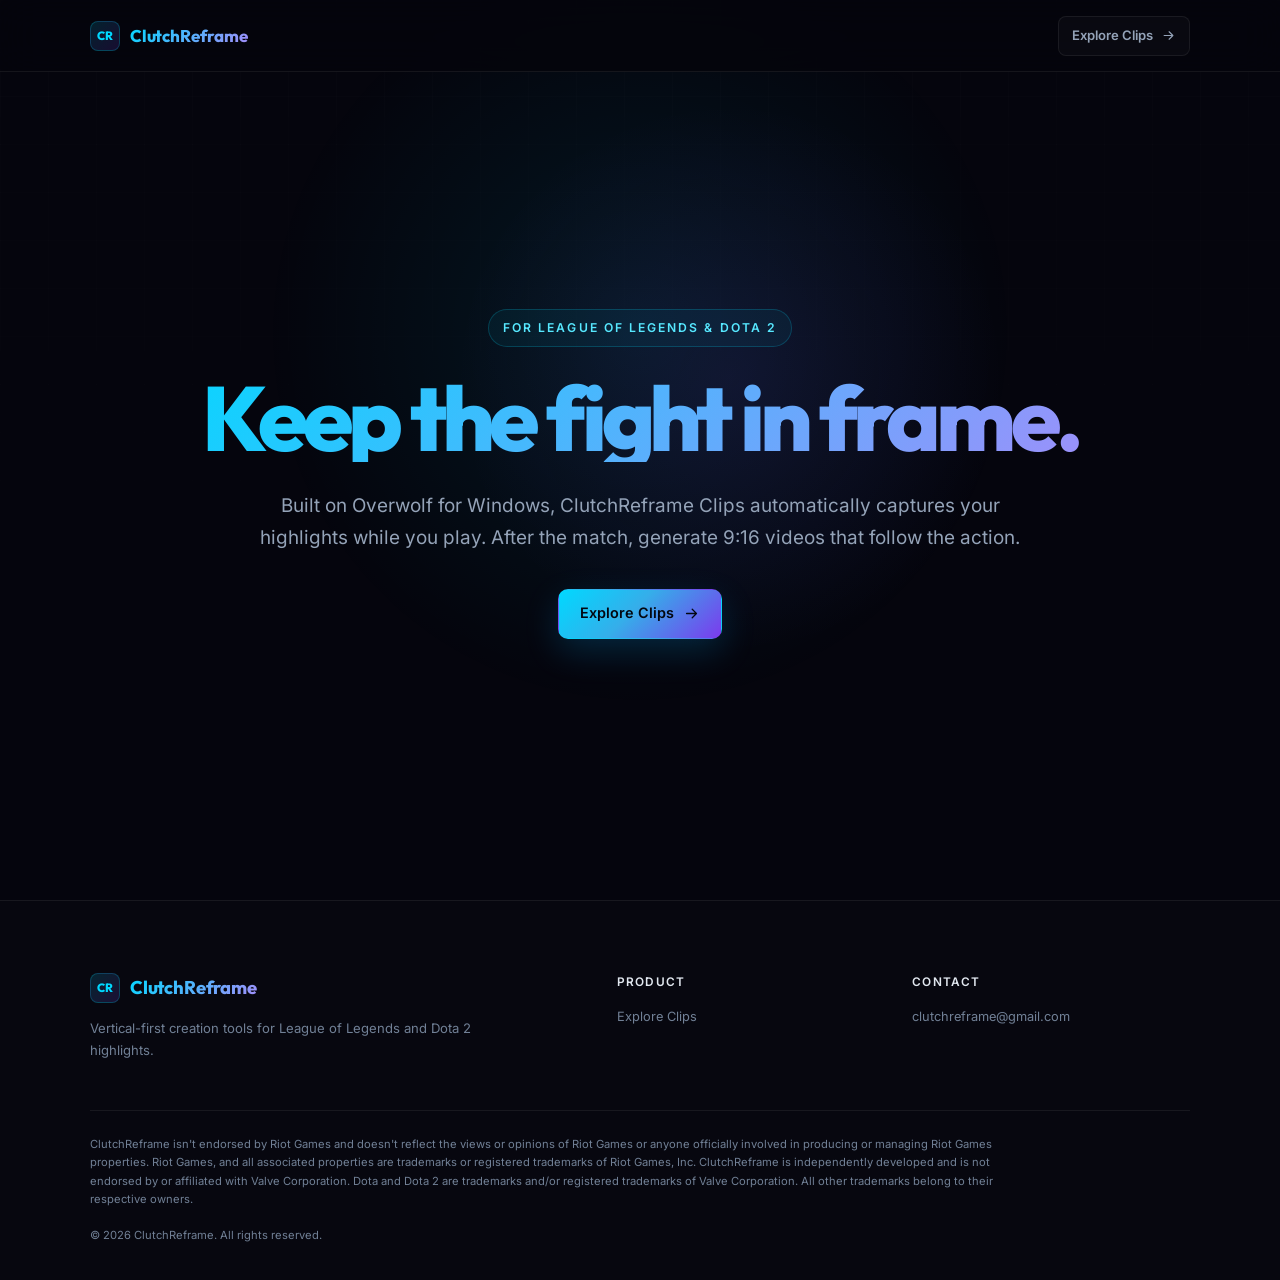
==== commit b65dc787: "Make website a Clips-only entry point" ====
--- a/index.html
+++ b/index.html
@@ -3,28 +3,28 @@
 <head>
     <meta charset="UTF-8">
     <meta name="viewport" content="width=device-width, initial-scale=1.0">
-    <meta name="description" content="ClutchReframe for League of Legends and Dota 2: capture highlights and generate 9:16 videos with Clips, or automatically reframe OBS broadcasts in real time with Live.">
+    <meta name="description" content="ClutchReframe Clips for League of Legends and Dota 2: automatically capture highlights while you play, then generate 9:16 videos that follow the action.">
     <meta name="theme-color" content="#05050d">
     <meta name="referrer" content="no-referrer">
     <meta http-equiv="Content-Security-Policy" content="default-src 'self'; img-src 'self' data:; media-src 'none'; style-src 'self'; font-src 'self'; script-src 'none'; connect-src 'self'; frame-src 'none'; object-src 'none'; base-uri 'self'; form-action 'none'; upgrade-insecure-requests">
 
     <meta property="og:type" content="website">
-    <meta property="og:title" content="ClutchReframe | LoL &amp; Dota 2 Clips and Live">
-    <meta property="og:description" content="ClutchReframe for League of Legends and Dota 2: capture highlights and generate 9:16 videos with Clips, or automatically reframe OBS broadcasts in real time with Live.">
+    <meta property="og:title" content="ClutchReframe | Clips for LoL &amp; Dota 2">
+    <meta property="og:description" content="ClutchReframe Clips for League of Legends and Dota 2: automatically capture highlights while you play, then generate 9:16 videos that follow the action.">
     <meta property="og:url" content="https://clutchreframe.com/">
     <meta property="og:image" content="https://clutchreframe.com/og-image.png">
-    <meta property="og:image:alt" content="ClutchReframe Clips and Live for League of Legends and Dota 2 — vertical highlights and real-time OBS reframing">
+    <meta property="og:image:alt" content="ClutchReframe Clips for League of Legends and Dota 2 — vertical highlights">
     <meta property="og:image:width" content="1200">
     <meta property="og:image:height" content="630">
     <meta property="og:site_name" content="ClutchReframe">
 
     <meta name="twitter:card" content="summary_large_image">
-    <meta name="twitter:title" content="ClutchReframe | LoL &amp; Dota 2 Clips and Live">
-    <meta name="twitter:description" content="ClutchReframe for League of Legends and Dota 2: capture highlights and generate 9:16 videos with Clips, or automatically reframe OBS broadcasts in real time with Live.">
+    <meta name="twitter:title" content="ClutchReframe | Clips for LoL &amp; Dota 2">
+    <meta name="twitter:description" content="ClutchReframe Clips for League of Legends and Dota 2: automatically capture highlights while you play, then generate 9:16 videos that follow the action.">
     <meta name="twitter:image" content="https://clutchreframe.com/og-image.png">
-    <meta name="twitter:image:alt" content="ClutchReframe Clips and Live for League of Legends and Dota 2 — vertical highlights and real-time OBS reframing">
+    <meta name="twitter:image:alt" content="ClutchReframe Clips for League of Legends and Dota 2 — vertical highlights">
 
-    <title>ClutchReframe | LoL &amp; Dota 2 Clips and Live</title>
+    <title>ClutchReframe | Clips for LoL &amp; Dota 2</title>
     <link rel="canonical" href="https://clutchreframe.com/">
     <link rel="icon" href="assets/favicon.svg" type="image/svg+xml">
     <link rel="preload" href="assets/fonts/inter-latin.woff2" as="font" type="font/woff2" crossorigin>
@@ -41,20 +41,12 @@
             <span class="gradient-text">ClutchReframe</span>
         </a>
 
-        <div class="nav-products" role="group" aria-label="Products">
-            <a class="nav-product-link" href="https://getclips.clutchreframe.com/" aria-label="Explore ClutchReframe Clips for League of Legends and Dota 2">
-                <span>Clips</span>
-                <svg viewBox="0 0 24 24" fill="none" stroke="currentColor" stroke-width="1.8" stroke-linecap="round" stroke-linejoin="round" aria-hidden="true">
-                    <path d="M5 12h14M13 6l6 6-6 6"/>
-                </svg>
-            </a>
-            <a class="nav-product-link" href="https://live-dota2.clutchreframe.com/" aria-label="Explore ClutchReframe Live for League of Legends and Dota 2">
-                <span>Live</span>
-                <svg viewBox="0 0 24 24" fill="none" stroke="currentColor" stroke-width="1.8" stroke-linecap="round" stroke-linejoin="round" aria-hidden="true">
-                    <path d="M5 12h14M13 6l6 6-6 6"/>
-                </svg>
-            </a>
-        </div>
+        <a class="nav-product-link" href="https://getclips.clutchreframe.com/">
+            <span>Explore Clips</span>
+            <svg viewBox="0 0 24 24" fill="none" stroke="currentColor" stroke-width="1.8" stroke-linecap="round" stroke-linejoin="round" aria-hidden="true">
+                <path d="M5 12h14M13 6l6 6-6 6"/>
+            </svg>
+        </a>
     </div>
 </nav>
 
@@ -68,8 +60,8 @@
             </h1>
 
             <p class="hero-subtitle">
-                Turn your League of Legends and Dota&nbsp;2 highlights into 9:16 videos with Clips,
-                or automatically reframe your OBS broadcast in real time with Live.
+                Built on Overwolf for Windows, ClutchReframe Clips automatically captures your highlights
+                while you play. After the match, generate 9:16 videos that follow the action.
             </p>
 
             <div class="hero-actions">
@@ -79,148 +71,6 @@
                         <path d="M5 12h14M13 6l6 6-6 6"/>
                     </svg>
                 </a>
-                <a class="button button-secondary" href="https://live-dota2.clutchreframe.com/">
-                    Explore Live
-                    <svg viewBox="0 0 24 24" fill="none" stroke="currentColor" stroke-width="1.8" stroke-linecap="round" stroke-linejoin="round" aria-hidden="true">
-                        <path d="M5 12h14M13 6l6 6-6 6"/>
-                    </svg>
-                </a>
-            </div>
-        </div>
-    </section>
-
-    <section class="products-section" id="products" aria-labelledby="products-title">
-        <div class="container">
-            <header class="section-header">
-                <p class="section-label">Clips + Live</p>
-                <h2 class="section-title gradient-text" id="products-title">Two ways to reframe the action.</h2>
-                <p class="section-desc">Capture highlights while you play and turn them into 9:16 videos after the match—or automatically reframe the OBS broadcast while the match is live.</p>
-            </header>
-
-            <div class="product-grid">
-                <article class="product-card product-card-clips" id="clips">
-                    <div class="product-copy">
-                        <div class="product-meta">
-                            <span>League of Legends &amp; Dota&nbsp;2</span>
-                        </div>
-
-                        <h3>ClutchReframe Clips</h3>
-                        <p>Capture in-game. Create after the match. Built on Overwolf, Clips automatically captures League of Legends and Dota&nbsp;2 highlights while you play. Choose a captured highlight and click Generate Vertical to create a 9:16 video that follows the action.</p>
-
-                        <ul class="product-tags" aria-label="ClutchReframe Clips platform and capabilities">
-                            <li>Windows</li>
-                            <li>Overwolf</li>
-                            <li>In-Match Capture</li>
-                            <li>Post-Match 9:16</li>
-                        </ul>
-                    </div>
-
-                    <a class="product-action" href="https://getclips.clutchreframe.com/">
-                        Explore Clips
-                        <svg viewBox="0 0 24 24" fill="none" stroke="currentColor" stroke-width="1.8" stroke-linecap="round" stroke-linejoin="round" aria-hidden="true">
-                            <path d="M5 12h14M13 6l6 6-6 6"/>
-                        </svg>
-                    </a>
-                </article>
-
-                <article class="product-card product-card-live" id="live">
-                    <div class="product-copy">
-                        <div class="product-meta">
-                            <span class="status-badge status-badge-live"><span aria-hidden="true"></span>Invite-Only Beta</span>
-                            <span>League of Legends &amp; Dota&nbsp;2</span>
-                        </div>
-
-                        <h3>ClutchReframe Live</h3>
-                        <p>Follow the fight as it happens. Live uses local visual analysis and an OBS video filter to automatically reframe League of Legends and Dota&nbsp;2 broadcasts in real time, with smooth pan and optional zoom while your own game view stays unchanged.</p>
-
-                        <ul class="product-tags" aria-label="ClutchReframe Live platform and capabilities">
-                            <li>Windows</li>
-                            <li>OBS Studio</li>
-                            <li>Live Reframing</li>
-                            <li>Pan + Zoom</li>
-                        </ul>
-                    </div>
-
-                    <a class="product-action" href="https://live-dota2.clutchreframe.com/">
-                        Explore Live
-                        <svg viewBox="0 0 24 24" fill="none" stroke="currentColor" stroke-width="1.8" stroke-linecap="round" stroke-linejoin="round" aria-hidden="true">
-                            <path d="M5 12h14M13 6l6 6-6 6"/>
-                        </svg>
-                    </a>
-                </article>
-            </div>
-        </div>
-    </section>
-
-    <section class="principles-section" aria-labelledby="principles-title">
-        <div class="container">
-            <header class="section-header">
-                <p class="section-label">Shared by Both Products</p>
-                <h2 class="section-title gradient-text" id="principles-title">Built around the creator, not the crop.</h2>
-                <p class="section-desc">Both products use local visual analysis on Windows to reframe League of Legends and Dota&nbsp;2 action for creator-ready vertical output.</p>
-            </header>
-
-            <div class="principle-grid">
-                <article class="principle-card">
-                    <h3>Action-aware framing</h3>
-                    <p>Local visual analysis follows important League of Legends and Dota&nbsp;2 action and helps keep key combat details within the output frame—without manual keyframing.</p>
-                </article>
-
-                <article class="principle-card">
-                    <h3>Vertical-first creation</h3>
-                    <p>Clips creates share-ready 9:16 videos after the match; Live creates an automatically reframed vertical OBS output while the match is live.</p>
-                </article>
-
-                <article class="principle-card">
-                    <h3>Local gameplay processing</h3>
-                    <p>Highlight videos, live gameplay frames, and reframing decisions are processed on your Windows PC; gameplay footage is not uploaded by either product.</p>
-                </article>
-            </div>
-        </div>
-    </section>
-
-    <section class="workflow-section" aria-labelledby="workflow-title">
-        <div class="container">
-            <header class="section-header">
-                <p class="section-label">One Goal, Two Workflows</p>
-                <h2 class="section-title gradient-text" id="workflow-title">Create on your timeline.</h2>
-                <p class="section-desc">Clips captures during play. After the match, choose a highlight and click Generate Vertical to create a 9:16 video. Live analyzes and reframes the broadcast as the match happens.</p>
-            </header>
-
-            <div class="workflow-map">
-                <div class="workflow-source">
-                    <span class="workflow-source-mark" aria-hidden="true">CR</span>
-                    <div>
-                        <span>Source</span>
-                        <strong>League of Legends &amp; Dota&nbsp;2 gameplay</strong>
-                    </div>
-                </div>
-
-                <div class="workflow-branches">
-                    <article class="workflow-lane workflow-lane-clips">
-                        <div class="workflow-lane-header">
-                            <h3 class="workflow-product">Clips</h3>
-                            <span class="workflow-timing">During + after the match</span>
-                        </div>
-                        <ol class="workflow-steps" aria-label="ClutchReframe Clips workflow">
-                            <li><span>01</span>In-match capture</li>
-                            <li><span>02</span>Generate Vertical</li>
-                            <li><span>03</span>Preview &amp; export</li>
-                        </ol>
-                    </article>
-
-                    <article class="workflow-lane workflow-lane-live">
-                        <div class="workflow-lane-header">
-                            <h3 class="workflow-product">Live</h3>
-                            <span class="workflow-timing">During the match</span>
-                        </div>
-                        <ol class="workflow-steps" aria-label="ClutchReframe Live workflow">
-                            <li><span>01</span>Analyze live</li>
-                            <li><span>02</span>Pan + zoom</li>
-                            <li><span>03</span>Output in OBS</li>
-                        </ol>
-                    </article>
-                </div>
             </div>
         </div>
     </section>
@@ -234,13 +84,12 @@
                     <span class="nav-mark" aria-hidden="true">CR</span>
                     <span class="gradient-text">ClutchReframe</span>
                 </a>
-                <p>Vertical-first creation tools for League of Legends and Dota&nbsp;2 highlights and live streams.</p>
+                <p>Vertical-first creation tools for League of Legends and Dota&nbsp;2 highlights.</p>
             </div>
 
             <div class="footer-col">
-                <h2>Products</h2>
+                <h2>Product</h2>
                 <a href="https://getclips.clutchreframe.com/">Explore Clips</a>
-                <a href="https://live-dota2.clutchreframe.com/">Explore Live</a>
             </div>
 
             <div class="footer-col">
@@ -250,7 +99,7 @@
         </div>
 
         <div class="footer-divider"></div>
-        <p class="footer-disclaimer">ClutchReframe isn't endorsed by Riot Games and doesn't reflect the views or opinions of Riot Games or anyone officially involved in producing or managing Riot Games properties. Riot Games, and all associated properties are trademarks or registered trademarks of Riot Games, Inc. ClutchReframe is independently developed and is not endorsed by or affiliated with Valve Corporation or the OBS Project. Dota and Dota 2 are trademarks and/or registered trademarks of Valve Corporation. All other trademarks belong to their respective owners.</p>
+        <p class="footer-disclaimer">ClutchReframe isn't endorsed by Riot Games and doesn't reflect the views or opinions of Riot Games or anyone officially involved in producing or managing Riot Games properties. Riot Games, and all associated properties are trademarks or registered trademarks of Riot Games, Inc. ClutchReframe is independently developed and is not endorsed by or affiliated with Valve Corporation. Dota and Dota 2 are trademarks and/or registered trademarks of Valve Corporation. All other trademarks belong to their respective owners.</p>
         <p class="footer-copy">&copy; 2026 ClutchReframe. All rights reserved.</p>
     </div>
 </footer>
--- a/assets/site.css
+++ b/assets/site.css
@@ -25,11 +25,8 @@
     --cyan-bright: #57e8ff;
     --purple: #7c3aed;
     --purple-bright: #a78bfa;
-    --green: #48c78e;
     --bg: #05050d;
-    --bg-elevated: #090913;
     --border: rgba(255, 255, 255, 0.065);
-    --border-accent: rgba(0, 217, 255, 0.2);
     --text: #e2e8f0;
     --text-strong: #f8fafc;
     --text-secondary: #94a3b8;
@@ -164,12 +161,6 @@
     font-family: "Outfit", "Segoe UI", sans-serif;
     font-size: 0.75rem;
     font-weight: 800;
-}
-
-.nav-products {
-    display: flex;
-    align-items: center;
-    gap: 8px;
 }
 
 .nav-product-link {
@@ -322,412 +313,8 @@
     box-shadow: 0 15px 42px rgba(0, 170, 255, 0.28);
 }
 
-.button-secondary {
-    border-color: rgba(255, 255, 255, 0.11);
-    background: rgba(255, 255, 255, 0.035);
-    color: var(--text);
-}
-
-.button-secondary:hover {
-    border-color: var(--border-accent);
-    background: rgba(0, 217, 255, 0.05);
-}
-
-.products-section {
-    padding: 112px 0 124px;
-    border-block: 1px solid var(--border);
-    background: rgba(255, 255, 255, 0.01);
-}
-
-.section-header {
-    max-width: 760px;
-    margin: 0 auto 48px;
-    text-align: center;
-}
-
 .section-label {
     margin-bottom: 13px;
-}
-
-.section-title {
-    margin-bottom: 14px;
-    font-family: "Outfit", "Segoe UI", sans-serif;
-    font-size: clamp(2.15rem, 4.7vw, 3.35rem);
-    font-weight: 760;
-    letter-spacing: -0.035em;
-    line-height: 1.08;
-}
-
-.section-desc {
-    color: var(--text-secondary);
-    font-size: 1rem;
-}
-
-.product-grid {
-    display: grid;
-    grid-template-columns: repeat(2, minmax(0, 1fr));
-    gap: 22px;
-}
-
-.product-card {
-    position: relative;
-    display: flex;
-    min-height: 520px;
-    flex-direction: column;
-    justify-content: space-between;
-    gap: 38px;
-    overflow: hidden;
-    padding: 42px;
-    border: 1px solid var(--border);
-    border-radius: 22px;
-    background: rgba(255, 255, 255, 0.018);
-    box-shadow: 0 28px 80px rgba(0, 0, 0, 0.24);
-    transition: border-color 200ms ease, box-shadow 200ms ease, transform 200ms ease;
-}
-
-.product-card-clips {
-    border-color: rgba(0, 217, 255, 0.2);
-    background:
-        linear-gradient(145deg, rgba(0, 217, 255, 0.045), rgba(124, 58, 237, 0.035)),
-        rgba(255, 255, 255, 0.014);
-}
-
-.product-card-live {
-    border-color: rgba(0, 217, 255, 0.15);
-    background:
-        linear-gradient(145deg, rgba(0, 217, 255, 0.05), rgba(124, 58, 237, 0.045)),
-        rgba(255, 255, 255, 0.014);
-}
-
-.product-card::after {
-    position: absolute;
-    top: -170px;
-    right: -175px;
-    width: 390px;
-    height: 390px;
-    border-radius: 50%;
-    content: "";
-    pointer-events: none;
-}
-
-.product-card-clips::after {
-    background: radial-gradient(circle, rgba(0, 217, 255, 0.12), transparent 66%);
-}
-
-.product-card-live::after {
-    background: radial-gradient(circle, rgba(124, 58, 237, 0.15), transparent 66%);
-}
-
-.product-card:hover {
-    box-shadow: 0 32px 90px rgba(0, 0, 0, 0.32);
-    transform: translateY(-4px);
-}
-
-.product-card-clips:hover {
-    border-color: rgba(0, 217, 255, 0.38);
-}
-
-.product-card-live:hover {
-    border-color: rgba(0, 217, 255, 0.3);
-}
-
-.product-copy,
-.product-action {
-    position: relative;
-    z-index: 1;
-}
-
-.product-meta {
-    display: flex;
-    flex-wrap: wrap;
-    align-items: center;
-    gap: 13px;
-    margin-bottom: 21px;
-    color: var(--text-muted);
-    font-size: 0.73rem;
-    font-weight: 600;
-    letter-spacing: 0.1em;
-    text-transform: uppercase;
-}
-
-.status-badge {
-    display: inline-flex;
-    align-items: center;
-    gap: 7px;
-    padding: 6px 9px;
-    border-radius: 999px;
-}
-
-.status-badge > span {
-    width: 6px;
-    height: 6px;
-    border-radius: 50%;
-}
-
-.status-badge-live {
-    border: 1px solid rgba(72, 199, 142, 0.2);
-    background: rgba(72, 199, 142, 0.055);
-    color: #77d7aa;
-}
-
-.status-badge-live > span {
-    background: var(--green);
-    box-shadow: 0 0 10px rgba(72, 199, 142, 0.65);
-}
-
-.product-card h3 {
-    margin-bottom: 14px;
-    color: var(--text-strong);
-    font-family: "Outfit", "Segoe UI", sans-serif;
-    font-size: clamp(1.85rem, 3.1vw, 2.55rem);
-    font-weight: 760;
-    letter-spacing: -0.035em;
-    line-height: 1.08;
-}
-
-.product-copy > p {
-    max-width: 650px;
-    color: var(--text-secondary);
-    font-size: 0.96rem;
-}
-
-.product-tags {
-    display: flex;
-    flex-wrap: wrap;
-    gap: 8px;
-    margin-top: 25px;
-    list-style: none;
-}
-
-.product-tags li {
-    padding: 7px 10px;
-    border: 1px solid var(--border);
-    border-radius: 999px;
-    background: rgba(255, 255, 255, 0.022);
-    color: var(--text-muted);
-    font-family: ui-monospace, "Cascadia Code", monospace;
-    font-size: 0.67rem;
-}
-
-.product-action {
-    display: inline-flex;
-    width: fit-content;
-    flex: 0 0 auto;
-    align-items: center;
-    gap: 9px;
-    color: var(--cyan);
-    font-size: 0.88rem;
-    font-weight: 600;
-    line-height: 1.2;
-    text-decoration: none;
-    white-space: nowrap;
-}
-
-.product-action svg {
-    width: 18px;
-    height: 18px;
-    transition: transform 180ms ease;
-}
-
-.product-action:hover svg {
-    transform: translateX(4px);
-}
-
-.principles-section {
-    padding: 120px 0;
-}
-
-.principle-grid {
-    display: grid;
-    grid-template-columns: repeat(3, minmax(0, 1fr));
-    gap: 18px;
-}
-
-.principle-card {
-    padding: 32px;
-    border: 1px solid var(--border);
-    border-radius: 18px;
-    background: rgba(255, 255, 255, 0.018);
-}
-
-.principle-card h3 {
-    margin-bottom: 11px;
-    color: var(--text-strong);
-    font-family: "Outfit", "Segoe UI", sans-serif;
-    font-size: 1.22rem;
-    font-weight: 700;
-}
-
-.principle-card p {
-    color: var(--text-secondary);
-    font-size: 0.9rem;
-}
-
-.workflow-section {
-    padding: 120px 0 132px;
-    border-block: 1px solid var(--border);
-    background: rgba(255, 255, 255, 0.01);
-}
-
-.workflow-map {
-    position: relative;
-    max-width: 980px;
-    margin-inline: auto;
-}
-
-.workflow-source {
-    position: relative;
-    z-index: 1;
-    display: flex;
-    width: fit-content;
-    align-items: center;
-    gap: 13px;
-    margin: 0 auto 58px;
-    padding: 13px 18px;
-    border: 1px solid var(--border-accent);
-    border-radius: 14px;
-    background: var(--bg-elevated);
-    box-shadow: 0 14px 40px rgba(0, 0, 0, 0.24);
-}
-
-.workflow-source::after {
-    position: absolute;
-    top: 100%;
-    left: 50%;
-    width: 1px;
-    height: 59px;
-    background: linear-gradient(var(--border-accent), rgba(255, 255, 255, 0.08));
-    content: "";
-}
-
-.workflow-source-mark {
-    display: grid;
-    width: 34px;
-    height: 34px;
-    place-items: center;
-    border-radius: 9px;
-    background: linear-gradient(135deg, rgba(0, 217, 255, 0.15), rgba(124, 58, 237, 0.18));
-    color: var(--cyan);
-    font-family: "Outfit", "Segoe UI", sans-serif;
-    font-size: 0.72rem;
-    font-weight: 800;
-}
-
-.workflow-source div {
-    display: grid;
-    line-height: 1.25;
-}
-
-.workflow-source div span {
-    color: var(--text-muted);
-    font-size: 0.65rem;
-    font-weight: 600;
-    letter-spacing: 0.12em;
-    text-transform: uppercase;
-}
-
-.workflow-source strong {
-    color: var(--text-strong);
-    font-size: 0.94rem;
-}
-
-.workflow-branches {
-    position: relative;
-    display: grid;
-    grid-template-columns: repeat(2, minmax(0, 1fr));
-    gap: 22px;
-}
-
-.workflow-branches::before {
-    position: absolute;
-    top: -29px;
-    right: 25%;
-    left: 25%;
-    height: 1px;
-    background: rgba(255, 255, 255, 0.09);
-    content: "";
-}
-
-.workflow-lane {
-    position: relative;
-    padding: 32px;
-    border: 1px solid var(--border);
-    border-radius: 18px;
-    background: rgba(5, 5, 13, 0.74);
-}
-
-.workflow-lane::before {
-    position: absolute;
-    bottom: 100%;
-    left: 50%;
-    width: 1px;
-    height: 30px;
-    background: rgba(255, 255, 255, 0.09);
-    content: "";
-}
-
-.workflow-lane-clips {
-    border-color: rgba(0, 217, 255, 0.2);
-}
-
-.workflow-lane-live {
-    border-color: rgba(0, 217, 255, 0.15);
-}
-
-.workflow-lane-header {
-    display: flex;
-    align-items: center;
-    justify-content: space-between;
-    gap: 16px;
-    margin-bottom: 28px;
-}
-
-.workflow-product {
-    font-family: "Outfit", "Segoe UI", sans-serif;
-    font-size: 1.35rem;
-    font-weight: 750;
-}
-
-.workflow-lane-clips .workflow-product,
-.workflow-lane-live .workflow-product {
-    color: var(--cyan);
-}
-
-.workflow-timing {
-    color: var(--text-muted);
-    font-size: 0.68rem;
-    font-weight: 600;
-    letter-spacing: 0.09em;
-    text-transform: uppercase;
-}
-
-.workflow-steps {
-    display: grid;
-    grid-template-columns: repeat(3, minmax(0, 1fr));
-    gap: 8px;
-    list-style: none;
-}
-
-.workflow-steps li {
-    display: grid;
-    min-height: 82px;
-    align-content: center;
-    gap: 5px;
-    padding: 12px;
-    border: 1px solid var(--border);
-    border-radius: 11px;
-    background: rgba(255, 255, 255, 0.018);
-    color: var(--text-secondary);
-    font-size: 0.74rem;
-    font-weight: 600;
-    text-align: center;
-}
-
-.workflow-steps li span {
-    color: var(--text-muted);
-    font-family: ui-monospace, "Cascadia Code", monospace;
-    font-size: 0.61rem;
-    letter-spacing: 0.08em;
 }
 
 .site-footer {
@@ -845,27 +432,7 @@
     text-align: center;
 }
 
-@media (max-width: 900px) {
-    .product-grid {
-        grid-template-columns: 1fr;
-    }
-
-    .product-card {
-        min-height: 0;
-        gap: 34px;
-        padding: 42px;
-    }
-
-    .product-action {
-        width: fit-content;
-    }
-}
-
 @media (max-width: 800px) {
-    .principle-grid {
-        grid-template-columns: 1fr;
-    }
-
     .footer-grid {
         grid-template-columns: 1.5fr 1fr;
         gap: 38px;
@@ -897,31 +464,6 @@
         width: min(100%, 320px);
         margin-inline: auto;
     }
-
-    .products-section,
-    .principles-section,
-    .workflow-section {
-        padding: 88px 0 96px;
-    }
-
-    .product-card {
-        min-height: 0;
-        padding: 34px 27px;
-    }
-
-    .workflow-source {
-        margin-bottom: 24px;
-    }
-
-    .workflow-source::after,
-    .workflow-branches::before,
-    .workflow-lane::before {
-        display: none;
-    }
-
-    .workflow-branches {
-        grid-template-columns: 1fr;
-    }
 }
 
 @media (max-width: 430px) {
@@ -932,10 +474,6 @@
     .nav-logo {
         gap: 8px;
         font-size: 0.97rem;
-    }
-
-    .nav-products {
-        gap: 6px;
     }
 
     .nav-product-link {
@@ -947,32 +485,6 @@
         padding: 7px 11px;
         font-size: 0.66rem;
         letter-spacing: 0.1em;
-    }
-
-    .section-header {
-        margin-bottom: 38px;
-    }
-
-    .product-meta {
-        align-items: flex-start;
-        flex-direction: column;
-        gap: 10px;
-    }
-
-    .workflow-lane {
-        padding: 26px 22px;
-    }
-
-    .workflow-lane-header {
-        align-items: flex-start;
-        flex-direction: column;
-        gap: 4px;
-    }
-
-    .workflow-steps li {
-        min-height: 78px;
-        padding: 9px 5px;
-        font-size: 0.68rem;
     }
 
     .footer-grid {
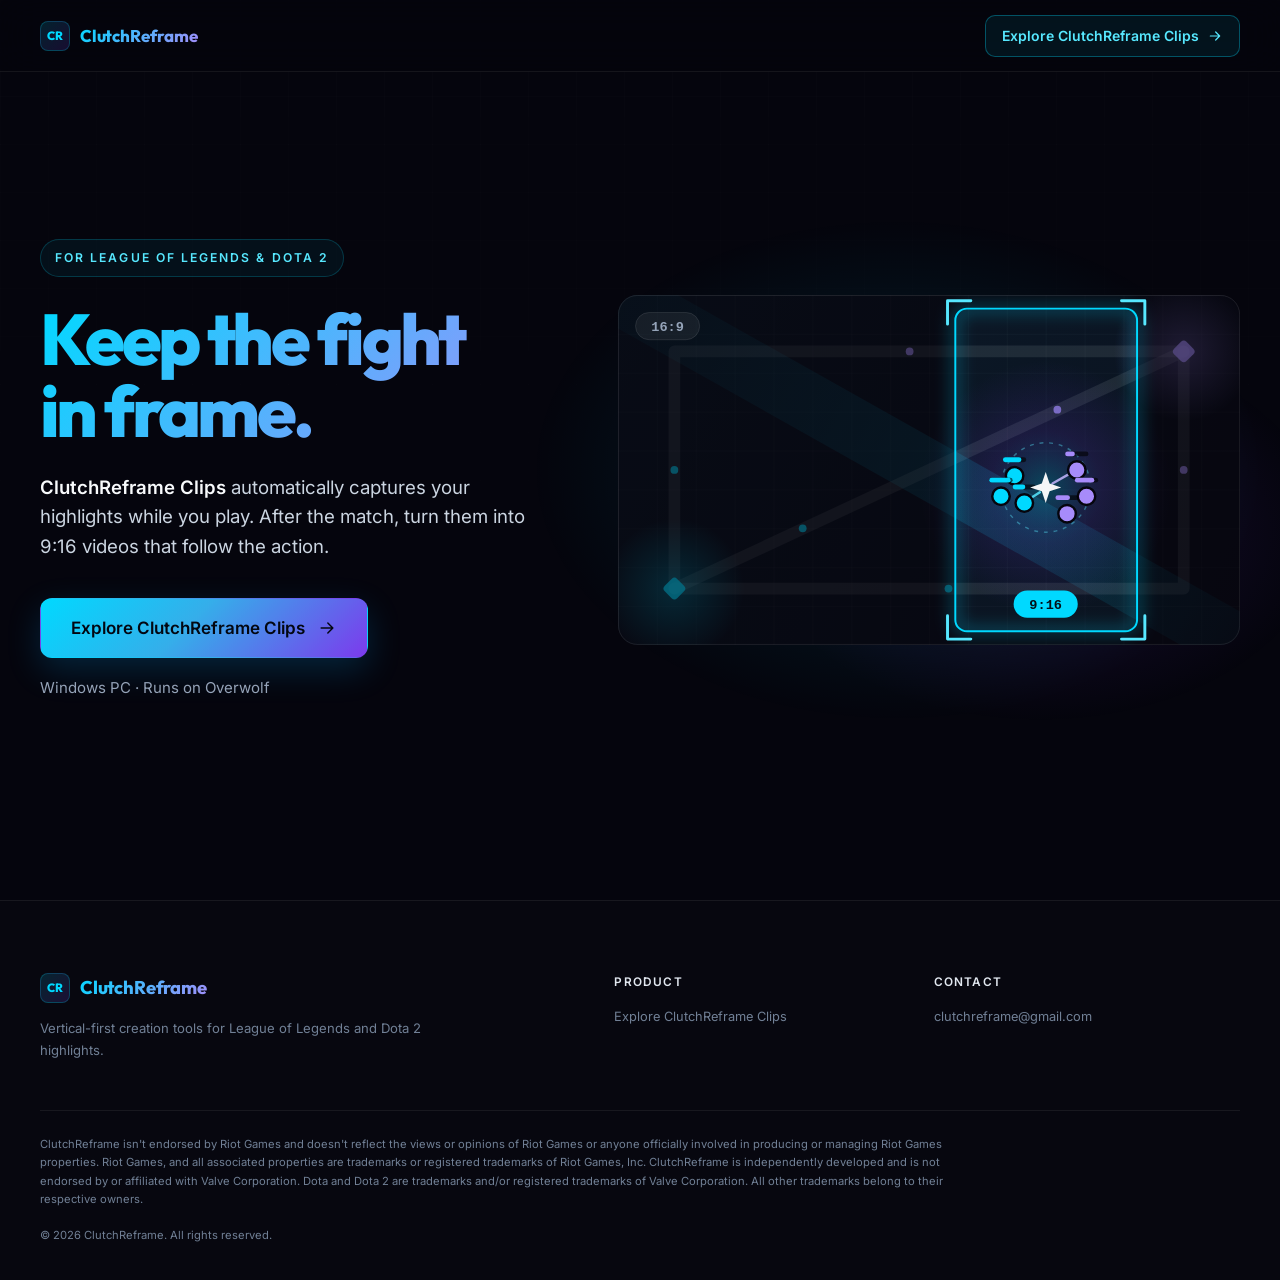
==== commit 6af06831: "Redesign homepage hero with full-name Clips CTA and reframe illustration" ====
--- a/index.html
+++ b/index.html
@@ -42,7 +42,7 @@
         </a>
 
         <a class="nav-product-link" href="https://getclips.clutchreframe.com/">
-            <span>Explore Clips</span>
+            <span>Explore ClutchReframe Clips</span>
             <svg viewBox="0 0 24 24" fill="none" stroke="currentColor" stroke-width="1.8" stroke-linecap="round" stroke-linejoin="round" aria-hidden="true">
                 <path d="M5 12h14M13 6l6 6-6 6"/>
             </svg>
@@ -53,24 +53,139 @@
 <main id="main-content">
     <section class="hero" aria-labelledby="hero-title">
         <div class="hero-inner">
-            <p class="eyebrow">For League of Legends &amp; Dota&nbsp;2</p>
-
-            <h1 class="hero-title gradient-text" id="hero-title">
-                Keep the fight in frame.
-            </h1>
-
-            <p class="hero-subtitle">
-                Built on Overwolf for Windows, ClutchReframe Clips automatically captures your highlights
-                while you play. After the match, generate 9:16 videos that follow the action.
-            </p>
-
-            <div class="hero-actions">
+            <div class="hero-copy">
+                <p class="eyebrow">For League of Legends &amp; Dota&nbsp;2</p>
+
+                <h1 class="hero-title gradient-text" id="hero-title">
+                    Keep the fight<br>in frame.
+                </h1>
+
+                <p class="hero-lead">
+                    <strong>ClutchReframe Clips</strong> automatically captures your highlights while you play.
+                    After the match, turn them into 9:16 videos that follow the action.
+                </p>
+
                 <a class="button button-primary" href="https://getclips.clutchreframe.com/">
-                    Explore Clips
+                    Explore ClutchReframe Clips
                     <svg viewBox="0 0 24 24" fill="none" stroke="currentColor" stroke-width="1.8" stroke-linecap="round" stroke-linejoin="round" aria-hidden="true">
                         <path d="M5 12h14M13 6l6 6-6 6"/>
                     </svg>
                 </a>
+                <p class="hero-meta">Windows PC &middot; Runs on Overwolf</p>
+            </div>
+
+            <div class="hero-visual" aria-hidden="true">
+                <svg viewBox="0 0 640 360">
+                    <defs>
+                        <linearGradient id="cr-panel" x1="0" y1="0" x2="640" y2="360" gradientUnits="userSpaceOnUse">
+                            <stop stop-color="#0c1422"/>
+                            <stop offset="1" stop-color="#0a0915"/>
+                        </linearGradient>
+                        <pattern id="cr-grid" width="40" height="40" patternUnits="userSpaceOnUse">
+                            <path d="M40 0H0V40" fill="none" stroke="#ffffff" stroke-opacity=".05"/>
+                        </pattern>
+                        <linearGradient id="cr-river" x1="0" y1="0" x2="640" y2="360" gradientUnits="userSpaceOnUse">
+                            <stop stop-color="#0891b2" stop-opacity=".06"/>
+                            <stop offset=".6" stop-color="#0891b2" stop-opacity=".22"/>
+                            <stop offset="1" stop-color="#0891b2" stop-opacity=".07"/>
+                        </linearGradient>
+                        <radialGradient id="cr-fight" cx="440" cy="198" r="130" gradientUnits="userSpaceOnUse">
+                            <stop stop-color="#00d9ff" stop-opacity=".26"/>
+                            <stop offset=".45" stop-color="#7c3aed" stop-opacity=".14"/>
+                            <stop offset="1" stop-color="#7c3aed" stop-opacity="0"/>
+                        </radialGradient>
+                        <radialGradient id="cr-base-blue" cx="58" cy="302" r="72" gradientUnits="userSpaceOnUse">
+                            <stop stop-color="#00d9ff" stop-opacity=".3"/>
+                            <stop offset="1" stop-color="#00d9ff" stop-opacity="0"/>
+                        </radialGradient>
+                        <radialGradient id="cr-base-red" cx="582" cy="58" r="72" gradientUnits="userSpaceOnUse">
+                            <stop stop-color="#a78bfa" stop-opacity=".3"/>
+                            <stop offset="1" stop-color="#a78bfa" stop-opacity="0"/>
+                        </radialGradient>
+                        <clipPath id="cr-clip">
+                            <rect width="640" height="360" rx="20"/>
+                        </clipPath>
+                        <filter id="cr-glow" x="-30%" y="-30%" width="160%" height="160%">
+                            <feGaussianBlur stdDeviation="8"/>
+                        </filter>
+                    </defs>
+
+                    <g clip-path="url(#cr-clip)">
+                        <rect width="640" height="360" fill="url(#cr-panel)"/>
+                        <rect width="640" height="360" fill="url(#cr-grid)"/>
+                        <path d="M-95 -19L705 431L735 379L-65 -71Z" fill="url(#cr-river)"/>
+                        <g fill="none" stroke="#ffffff" stroke-opacity=".085" stroke-width="12" stroke-linecap="round" stroke-linejoin="round">
+                            <path d="M58 302V58H582"/>
+                            <path d="M58 302H582V58"/>
+                            <path d="M58 302L582 58"/>
+                        </g>
+                        <g fill-opacity=".7">
+                            <circle cx="58" cy="180" r="4" fill="#00d9ff"/>
+                            <circle cx="300" cy="58" r="4" fill="#a78bfa"/>
+                            <circle cx="190" cy="240" r="4" fill="#00d9ff"/>
+                            <circle cx="452" cy="118" r="4" fill="#a78bfa"/>
+                            <circle cx="340" cy="302" r="4" fill="#00d9ff"/>
+                            <circle cx="582" cy="180" r="4" fill="#a78bfa"/>
+                        </g>
+                        <circle cx="58" cy="302" r="72" fill="url(#cr-base-blue)"/>
+                        <rect x="49" y="293" width="18" height="18" rx="4" transform="rotate(45 58 302)" fill="#00d9ff" fill-opacity=".8"/>
+                        <circle cx="582" cy="58" r="72" fill="url(#cr-base-red)"/>
+                        <rect x="573" y="49" width="18" height="18" rx="4" transform="rotate(45 582 58)" fill="#a78bfa" fill-opacity=".8"/>
+
+                        <rect x="347" y="14" width="187" height="332" rx="12" fill="#00d9ff" fill-opacity=".04"/>
+                        <circle cx="440" cy="198" r="130" fill="url(#cr-fight)"/>
+                        <circle cx="440" cy="198" r="46" fill="none" stroke="#57e8ff" stroke-opacity=".4" stroke-width="1.5" stroke-dasharray="4 6"/>
+                        <g fill="none" stroke-width="2.5" stroke-linecap="round" stroke-opacity=".85">
+                            <path d="M420 212L434 203" stroke="#57e8ff"/>
+                            <path d="M468 182L447 194" stroke="#c4b5fd"/>
+                        </g>
+                        <g stroke="#05050d" stroke-width="2.5">
+                            <circle cx="408" cy="186" r="9" fill="#00d9ff"/>
+                            <circle cx="418" cy="214" r="9" fill="#00d9ff"/>
+                            <circle cx="394" cy="207" r="9" fill="#00d9ff"/>
+                            <circle cx="472" cy="180" r="9" fill="#a78bfa"/>
+                            <circle cx="482" cy="207" r="9" fill="#a78bfa"/>
+                            <circle cx="462" cy="225" r="9" fill="#a78bfa"/>
+                        </g>
+                        <g fill="#000000" fill-opacity=".6">
+                            <rect x="396" y="167" width="24" height="5" rx="2.5"/>
+                            <rect x="406" y="195" width="24" height="5" rx="2.5"/>
+                            <rect x="382" y="188" width="24" height="5" rx="2.5"/>
+                            <rect x="460" y="161" width="24" height="5" rx="2.5"/>
+                            <rect x="470" y="188" width="24" height="5" rx="2.5"/>
+                            <rect x="450" y="206" width="24" height="5" rx="2.5"/>
+                        </g>
+                        <g fill="#00d9ff">
+                            <rect x="396" y="167" width="19" height="5" rx="2.5"/>
+                            <rect x="406" y="195" width="13" height="5" rx="2.5"/>
+                            <rect x="382" y="188" width="22" height="5" rx="2.5"/>
+                        </g>
+                        <g fill="#a78bfa">
+                            <rect x="460" y="161" width="10" height="5" rx="2.5"/>
+                            <rect x="470" y="188" width="20" height="5" rx="2.5"/>
+                            <rect x="450" y="206" width="15" height="5" rx="2.5"/>
+                        </g>
+                        <path d="M440 182L444 194L456 198L444 202L440 214L436 202L424 198L436 194Z" fill="#ffffff" fill-opacity=".95"/>
+
+                        <path d="M0 0H640V360H0ZM359 14H522A12 12 0 0 1 534 26V334A12 12 0 0 1 522 346H359A12 12 0 0 1 347 334V26A12 12 0 0 1 359 14Z" fill="#04040b" fill-opacity=".5" fill-rule="evenodd"/>
+                    </g>
+
+                    <rect x="347" y="14" width="187" height="332" rx="12" fill="none" stroke="#00d9ff" stroke-width="6" stroke-opacity=".45" filter="url(#cr-glow)"/>
+                    <rect x="347" y="14" width="187" height="332" rx="12" fill="none" stroke="#00d9ff" stroke-width="2"/>
+                    <g fill="none" stroke="#57e8ff" stroke-width="3" stroke-linecap="round" stroke-linejoin="round">
+                        <path d="M339 30V6H363"/>
+                        <path d="M518 6H542V30"/>
+                        <path d="M339 330V354H363"/>
+                        <path d="M518 354H542V330"/>
+                    </g>
+
+                    <rect x="18" y="18" width="66" height="28" rx="14" fill="#ffffff" fill-opacity=".06" stroke="#ffffff" stroke-opacity=".1"/>
+                    <text x="51" y="37" text-anchor="middle" fill="#94a3b8" font-family="ui-monospace, 'Cascadia Code', Consolas, monospace" font-size="14" font-weight="600">16:9</text>
+                    <rect x="407" y="304" width="66" height="28" rx="14" fill="#00d9ff"/>
+                    <text x="440" y="323" text-anchor="middle" fill="#031018" font-family="ui-monospace, 'Cascadia Code', Consolas, monospace" font-size="14" font-weight="700">9:16</text>
+
+                    <rect x=".5" y=".5" width="639" height="359" rx="19.5" fill="none" stroke="#ffffff" stroke-opacity=".09"/>
+                </svg>
             </div>
         </div>
     </section>
@@ -89,7 +204,7 @@
 
             <div class="footer-col">
                 <h2>Product</h2>
-                <a href="https://getclips.clutchreframe.com/">Explore Clips</a>
+                <a href="https://getclips.clutchreframe.com/">Explore ClutchReframe Clips</a>
             </div>
 
             <div class="footer-col">
--- a/assets/site.css
+++ b/assets/site.css
@@ -32,7 +32,7 @@
     --text-secondary: #94a3b8;
     --text-muted: #718096;
     --nav-height: 72px;
-    --page-width: 1100px;
+    --page-width: 1200px;
 }
 
 html {
@@ -165,32 +165,32 @@
 
 .nav-product-link {
     display: inline-flex;
-    min-height: 40px;
+    min-height: 42px;
     align-items: center;
     gap: 8px;
-    padding: 8px 13px;
-    border: 1px solid var(--border);
-    border-radius: 8px;
-    background: rgba(255, 255, 255, 0.025);
-    color: var(--text-secondary);
-    font-size: 0.82rem;
+    padding: 0 16px;
+    border: 1px solid rgba(0, 217, 255, 0.32);
+    border-radius: 10px;
+    background: rgba(0, 217, 255, 0.07);
+    color: var(--cyan-bright);
+    font-size: 0.875rem;
     font-weight: 600;
     line-height: 1;
     text-decoration: none;
     cursor: pointer;
-    transition: border-color 180ms ease, background-color 180ms ease, transform 180ms ease;
+    transition: border-color 180ms ease, background-color 180ms ease, color 180ms ease, transform 180ms ease;
 }
 
 .nav-product-link:hover {
-    border-color: rgba(0, 217, 255, 0.38);
-    background: rgba(0, 217, 255, 0.12);
-    color: var(--cyan);
+    border-color: rgba(0, 217, 255, 0.55);
+    background: rgba(0, 217, 255, 0.14);
+    color: var(--text-strong);
     transform: translateY(-1px);
 }
 
 .nav-product-link svg {
-    width: 15px;
-    height: 15px;
+    width: 16px;
+    height: 16px;
 }
 
 .hero {
@@ -199,39 +199,36 @@
     min-height: 100svh;
     place-items: center;
     overflow: hidden;
-    padding: calc(var(--nav-height) + 88px) 24px 112px;
-    text-align: center;
-}
-
-.hero::before,
-.hero::after {
+    padding: calc(var(--nav-height) + 64px) 24px 96px;
+}
+
+.hero-inner {
+    display: grid;
+    width: min(100%, var(--page-width));
+    grid-template-columns: minmax(0, 0.95fr) minmax(0, 1.15fr);
+    align-items: center;
+    gap: clamp(40px, 5vw, 72px);
+}
+
+.hero-visual {
+    position: relative;
+    isolation: isolate;
+}
+
+.hero-visual::before {
     position: absolute;
+    inset: -22% -14%;
     z-index: -1;
-    border-radius: 50%;
+    background:
+        radial-gradient(closest-side at 46% 50%, rgba(0, 217, 255, 0.13), transparent),
+        radial-gradient(closest-side at 64% 62%, rgba(124, 58, 237, 0.16), transparent);
     content: "";
     pointer-events: none;
 }
 
-.hero::before {
-    top: 37%;
-    left: 50%;
-    width: min(780px, 88vw);
-    aspect-ratio: 1;
-    background: radial-gradient(circle, rgba(0, 217, 255, 0.09), transparent 68%);
-    transform: translate(-50%, -50%);
-}
-
-.hero::after {
-    top: 42%;
-    left: 57%;
-    width: min(570px, 72vw);
-    aspect-ratio: 1;
-    background: radial-gradient(circle, rgba(124, 58, 237, 0.1), transparent 68%);
-    transform: translate(-50%, -50%);
-}
-
-.hero-inner {
-    width: min(100%, var(--page-width));
+.hero-visual svg {
+    width: 100%;
+    height: auto;
 }
 
 .eyebrow,
@@ -254,20 +251,31 @@
 }
 
 .hero-title {
-    max-width: 1040px;
-    margin: 0 auto 28px;
+    margin-bottom: 26px;
     font-family: "Outfit", "Segoe UI", sans-serif;
-    font-size: clamp(3.25rem, 7.1vw, 6.15rem);
+    font-size: clamp(3rem, 5.6vw, 4.75rem);
     font-weight: 800;
-    letter-spacing: -0.057em;
-    line-height: 0.98;
-}
-
-.hero-subtitle {
-    max-width: 760px;
-    margin: 0 auto 36px;
+    letter-spacing: -0.05em;
+    line-height: 1;
+}
+
+.hero-lead {
+    max-width: 32rem;
+    margin-bottom: 36px;
+    color: #cbd5e1;
+    font-size: clamp(1.125rem, 1.45vw, 1.3125rem);
+    line-height: 1.6;
+}
+
+.hero-lead strong {
+    color: var(--text-strong);
+    font-weight: 600;
+}
+
+.hero-meta {
+    margin-top: 18px;
     color: var(--text-secondary);
-    font-size: clamp(1rem, 2vw, 1.18rem);
+    font-size: 0.9375rem;
 }
 
 .hero-actions {
@@ -279,16 +287,16 @@
 
 .button {
     display: inline-flex;
-    min-height: 50px;
+    min-height: 60px;
     align-items: center;
     justify-content: center;
-    gap: 9px;
-    padding: 13px 21px;
+    gap: 12px;
+    padding: 0 30px;
     border: 1px solid transparent;
-    border-radius: 10px;
-    font-size: 0.9rem;
+    border-radius: 12px;
+    font-size: 1.0625rem;
     font-weight: 600;
-    line-height: 1;
+    line-height: 1.2;
     text-decoration: none;
     cursor: pointer;
     transition: border-color 180ms ease, background-color 180ms ease, box-shadow 180ms ease, transform 180ms ease;
@@ -299,8 +307,8 @@
 }
 
 .button svg {
-    width: 17px;
-    height: 17px;
+    width: 20px;
+    height: 20px;
 }
 
 .button-primary {
@@ -432,6 +440,14 @@
     text-align: center;
 }
 
+@media (max-width: 960px) {
+    .hero-inner {
+        width: min(100%, 640px);
+        grid-template-columns: minmax(0, 1fr);
+        gap: 48px;
+    }
+}
+
 @media (max-width: 800px) {
     .footer-grid {
         grid-template-columns: 1.5fr 1fr;
@@ -449,13 +465,33 @@
         width: min(100% - 36px, var(--page-width));
     }
 
+    .nav-product-link {
+        display: none;
+    }
+
     .hero {
         min-height: auto;
-        padding: calc(var(--nav-height) + 88px) 18px 96px;
+        padding: calc(var(--nav-height) + 40px) 18px 64px;
+    }
+
+    .hero-inner {
+        gap: 40px;
     }
 
     .hero-title {
-        font-size: clamp(2.75rem, 13vw, 4.55rem);
+        font-size: clamp(2.5rem, 12vw, 3rem);
+    }
+
+    .hero-lead {
+        margin-bottom: 28px;
+    }
+
+    .hero-copy .button {
+        width: 100%;
+        min-height: 56px;
+        gap: 10px;
+        padding-inline: 18px;
+        font-size: clamp(0.9375rem, 4.4vw, 1.0625rem);
     }
 
     .hero-actions {
@@ -476,11 +512,6 @@
         font-size: 0.97rem;
     }
 
-    .nav-product-link {
-        min-height: 38px;
-        padding-inline: 10px;
-    }
-
     .eyebrow {
         padding: 7px 11px;
         font-size: 0.66rem;
@@ -494,16 +525,6 @@
 
     .footer-intro {
         grid-column: auto;
-    }
-}
-
-@media (max-width: 360px) {
-    .nav-logo > .gradient-text {
-        display: none;
-    }
-
-    .nav-inner {
-        gap: 10px;
     }
 }
 
